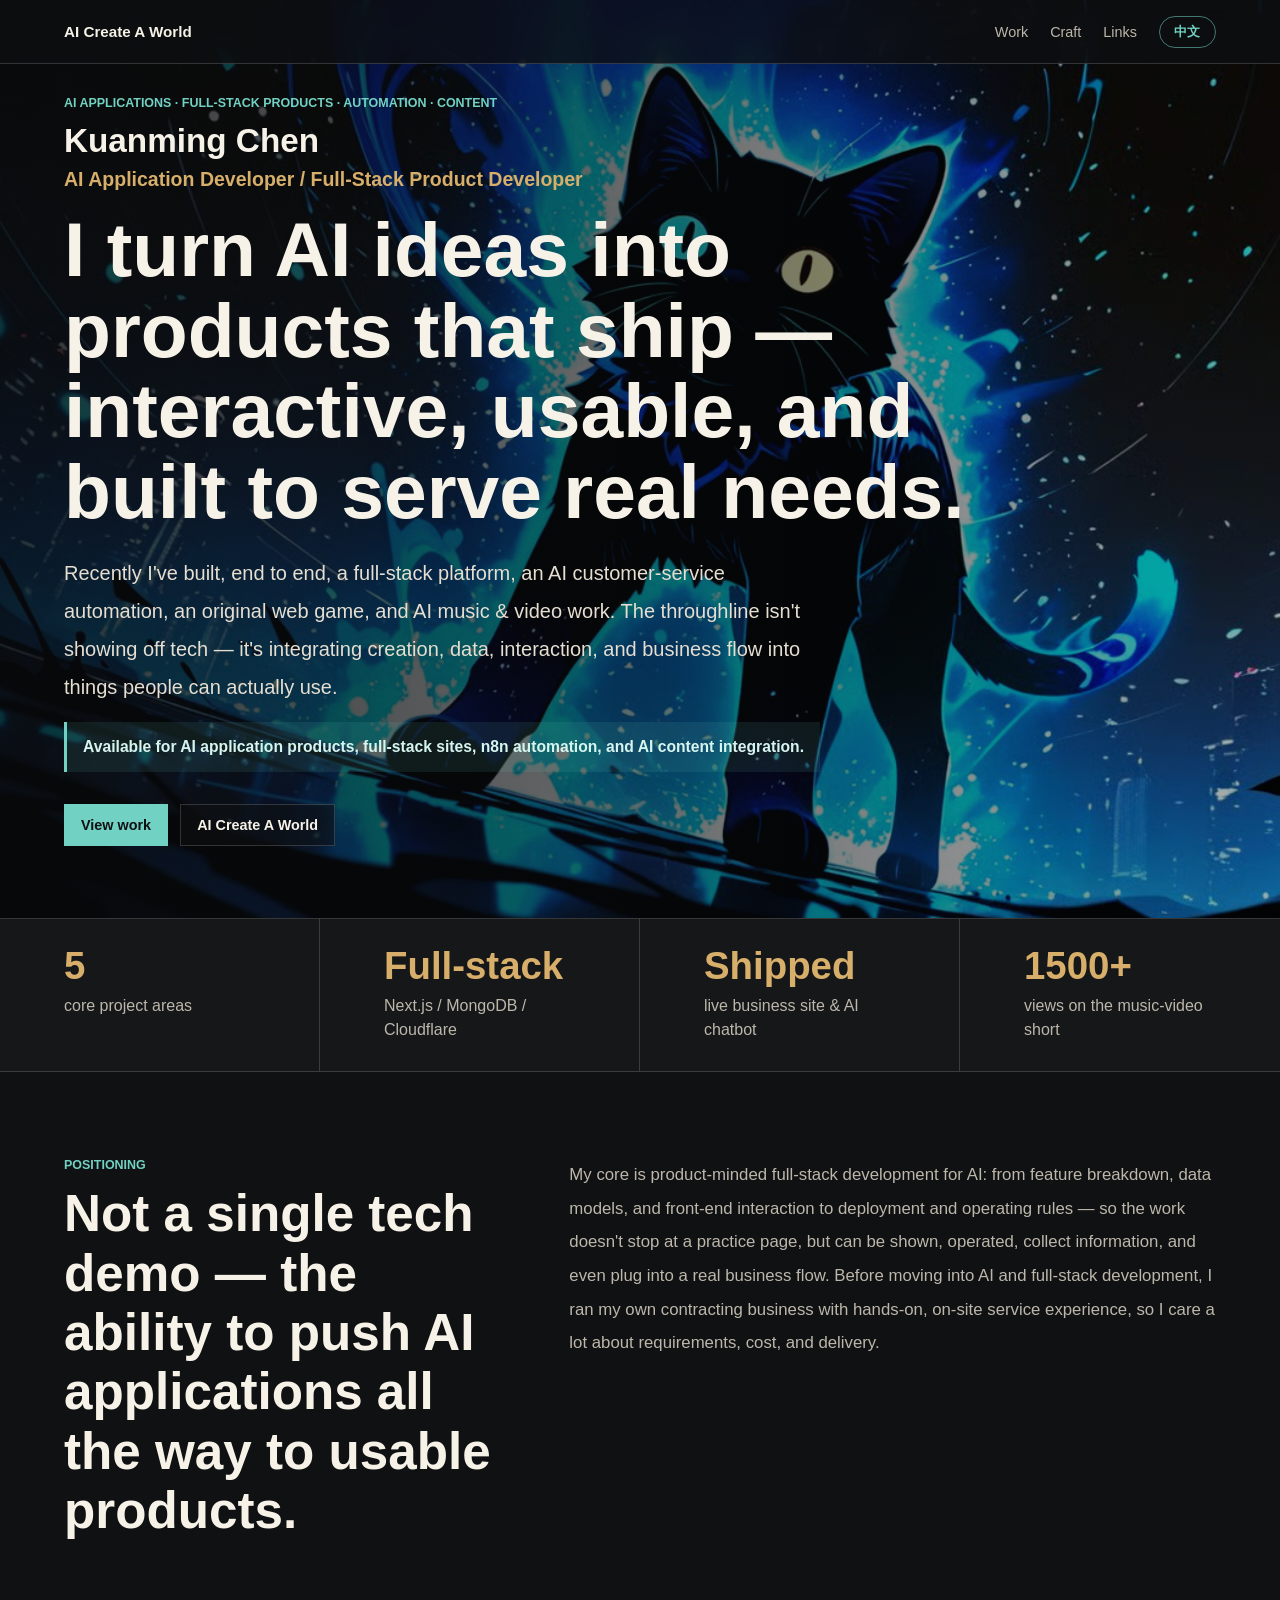
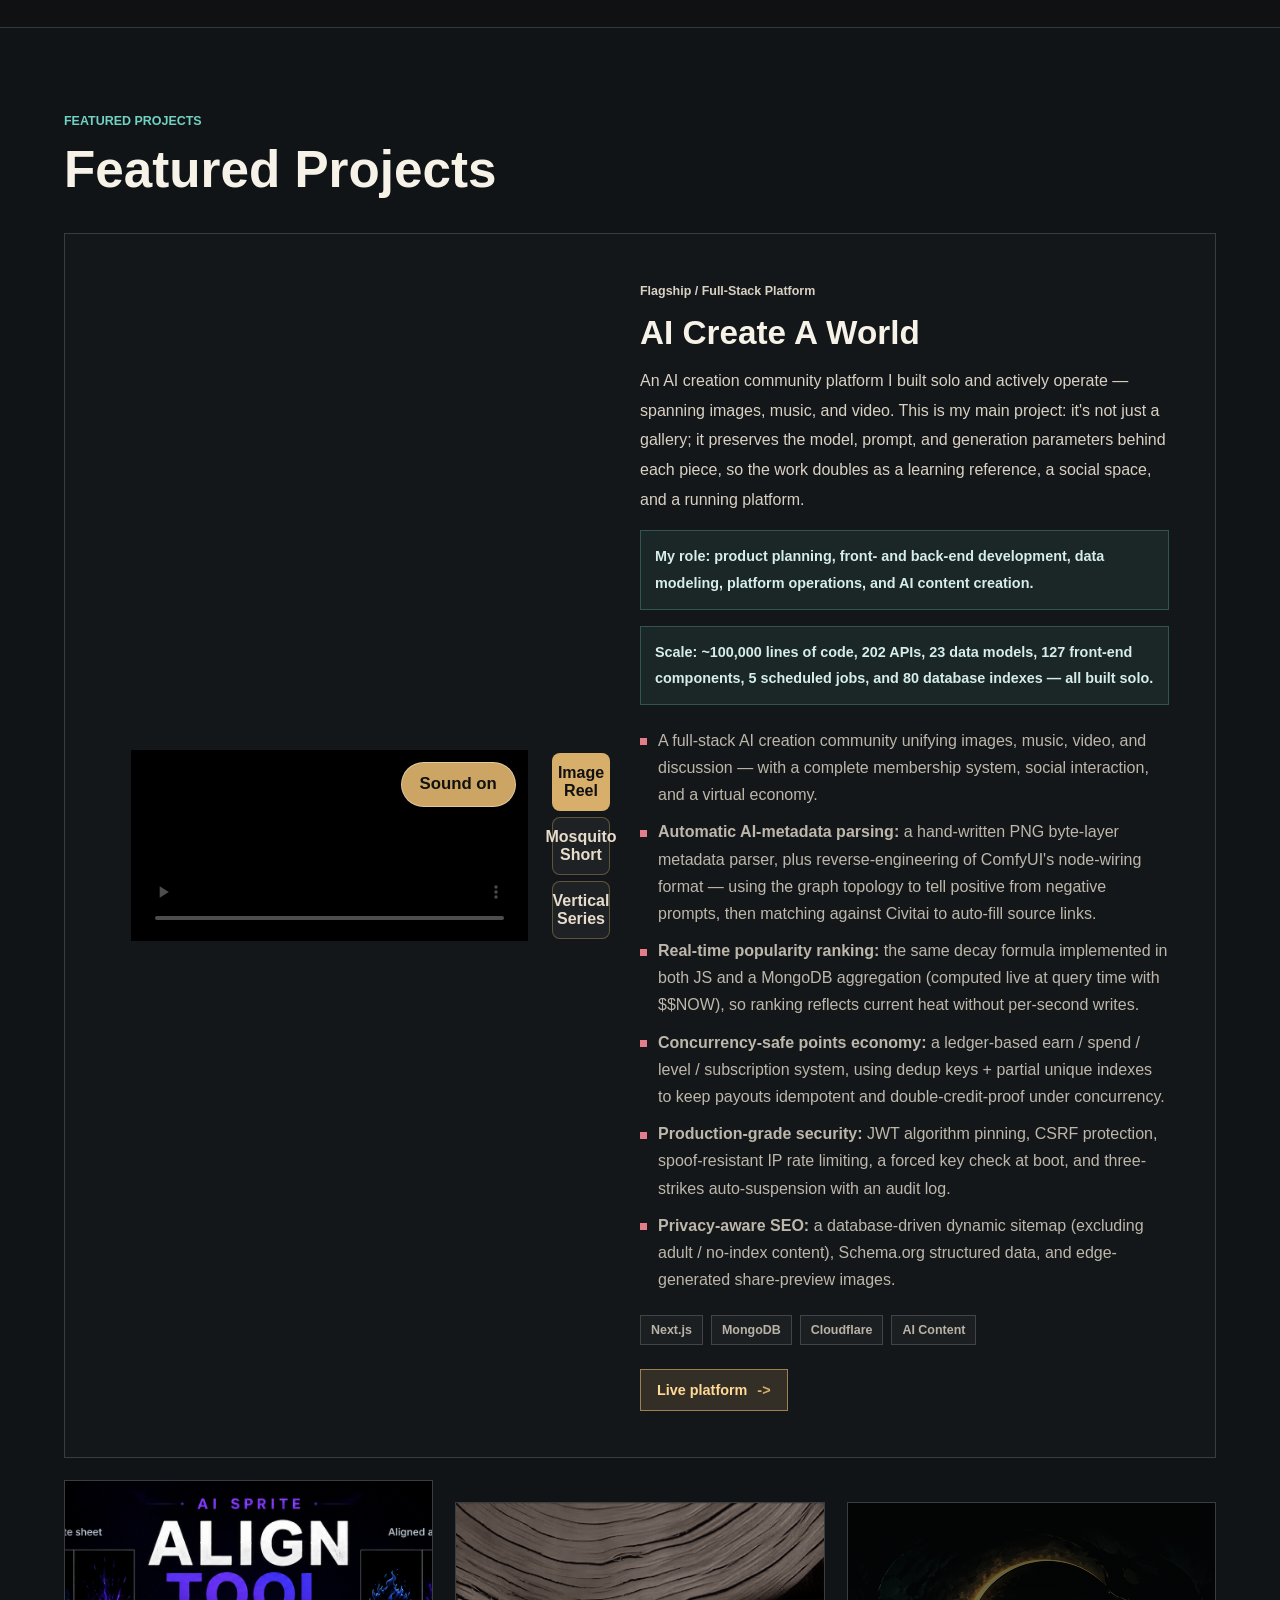
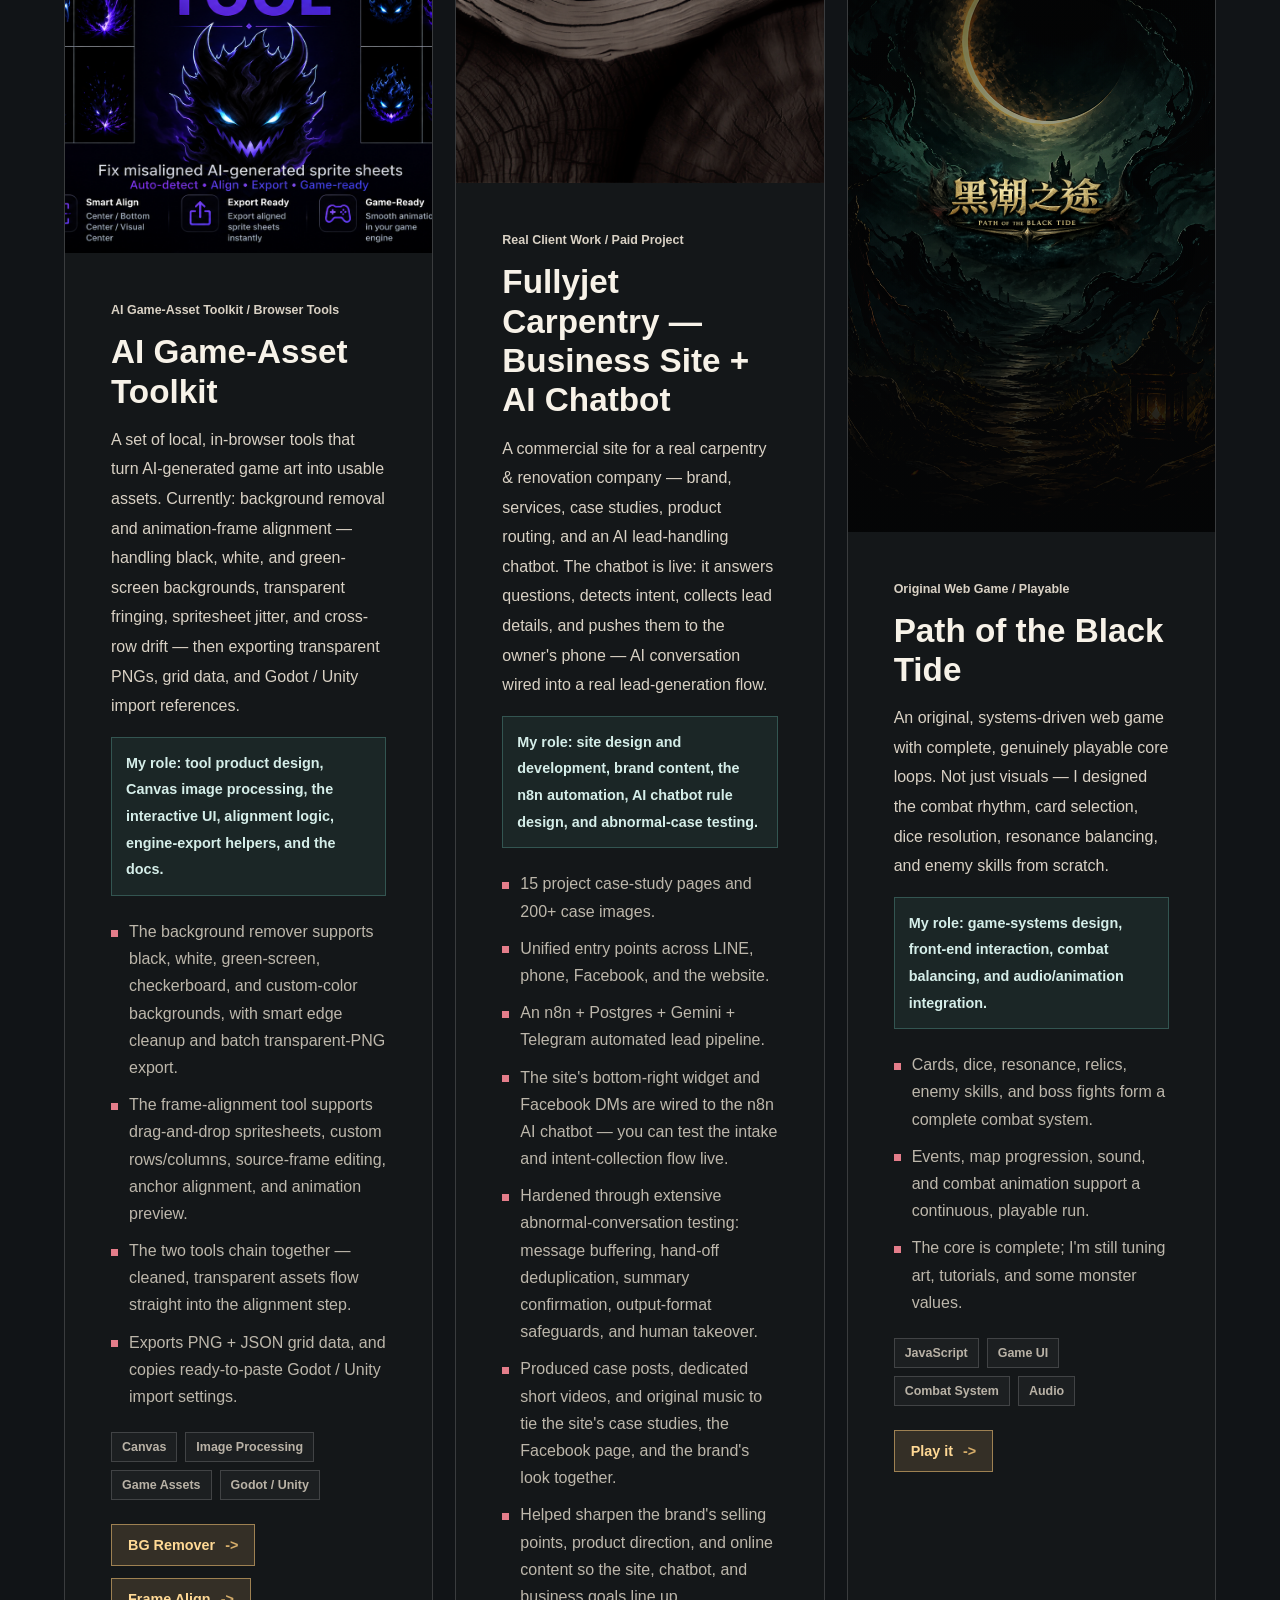
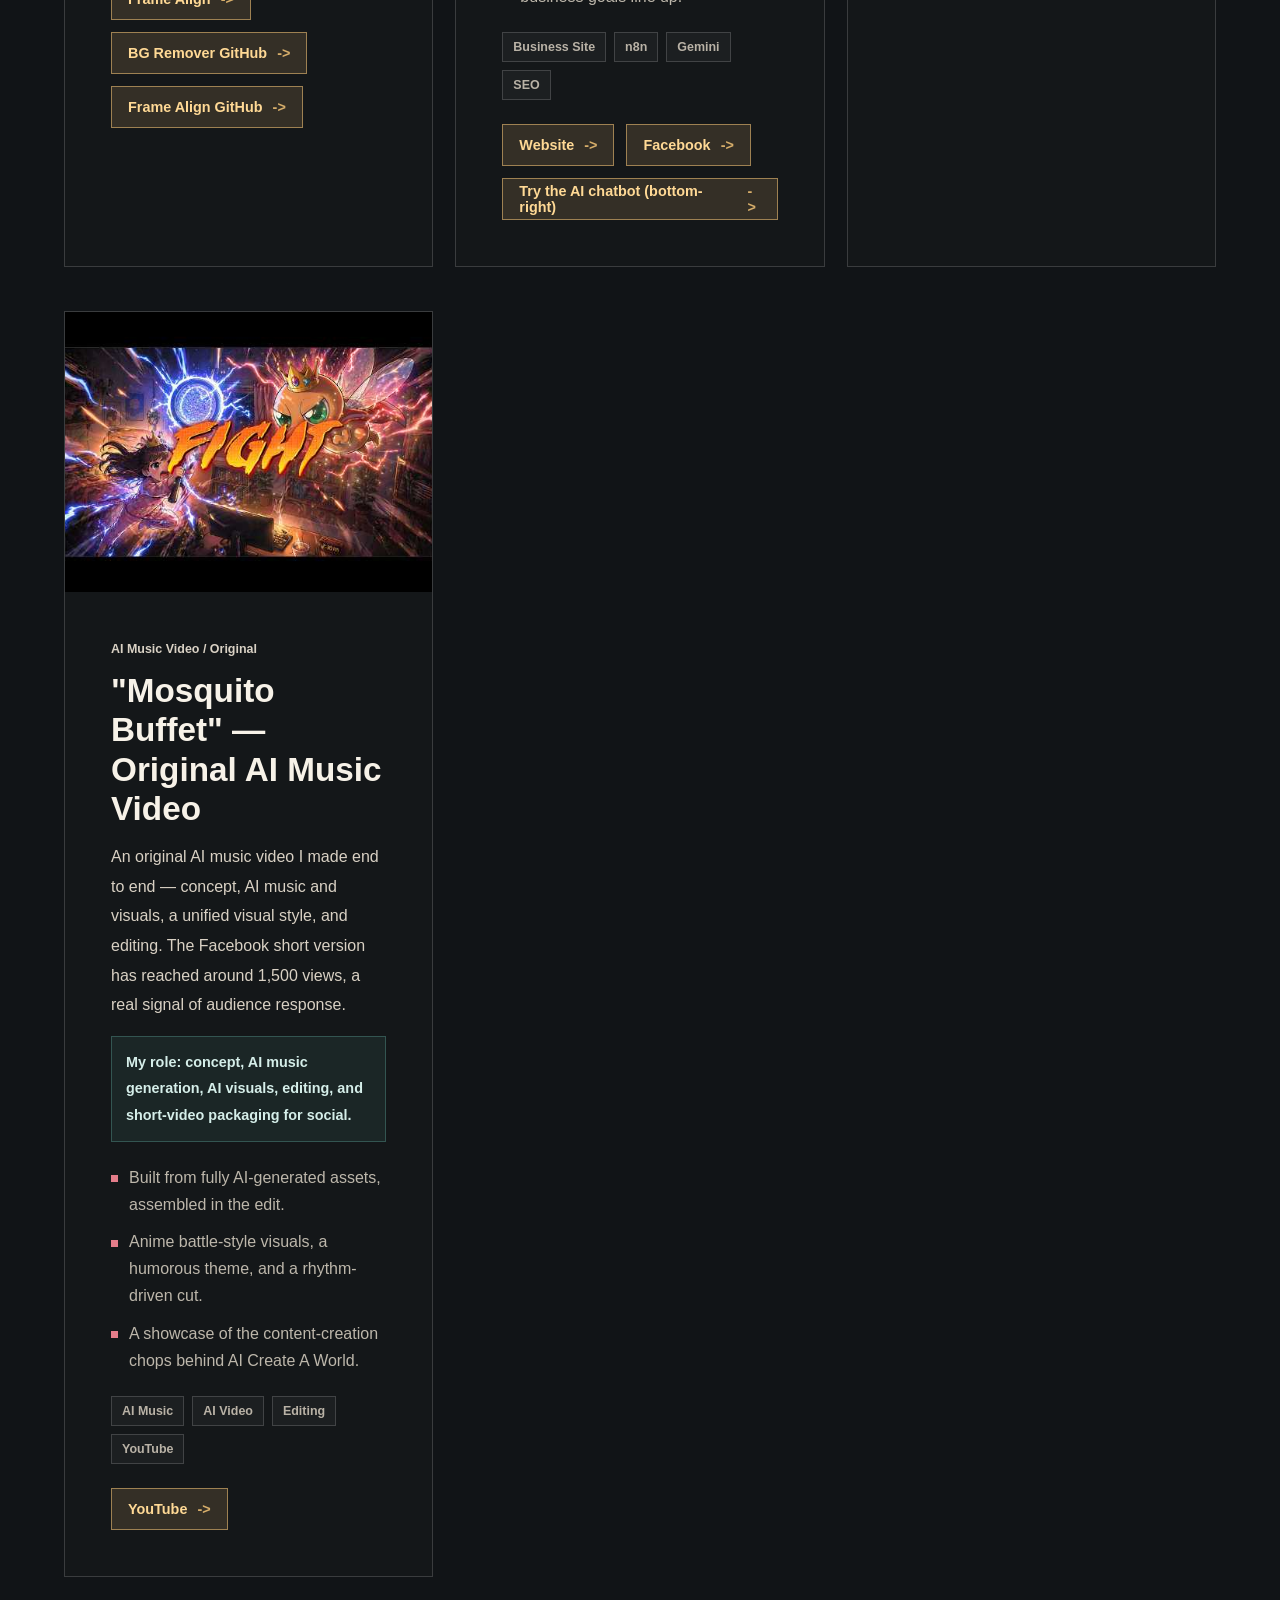
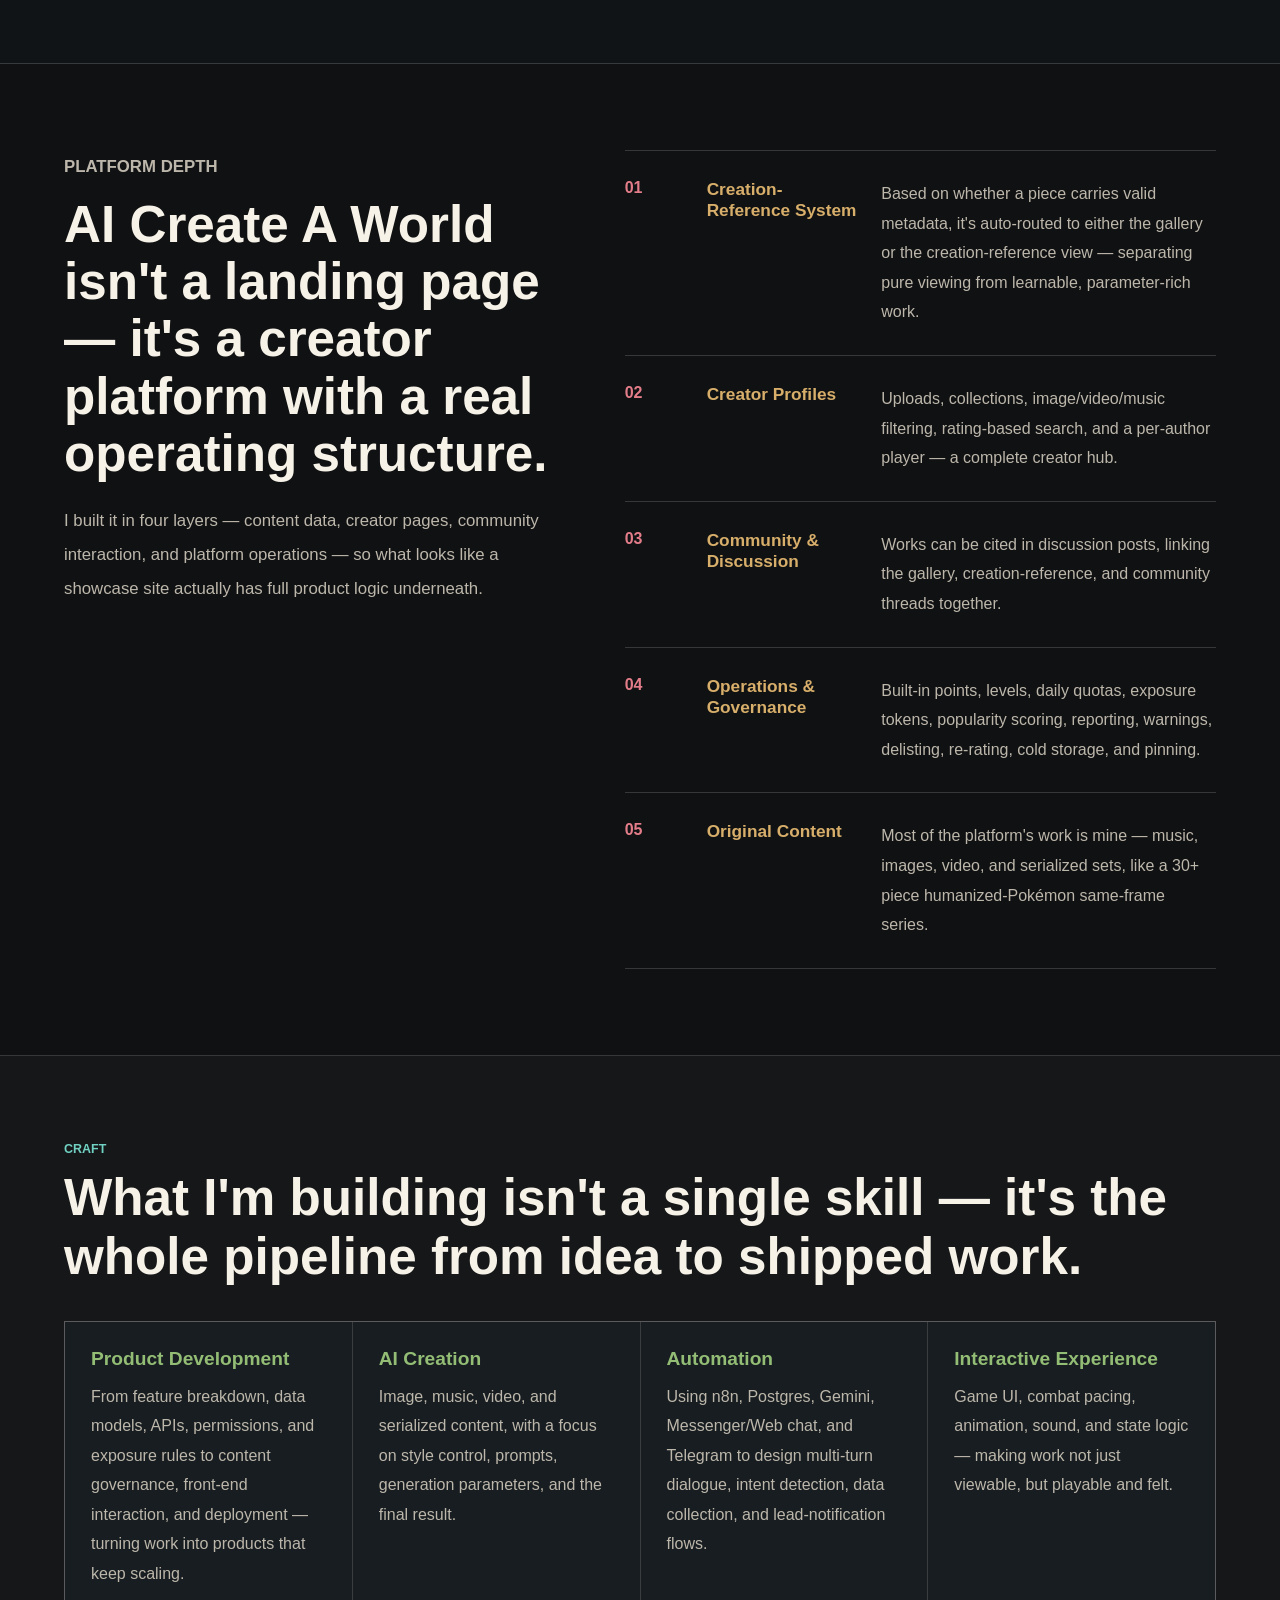
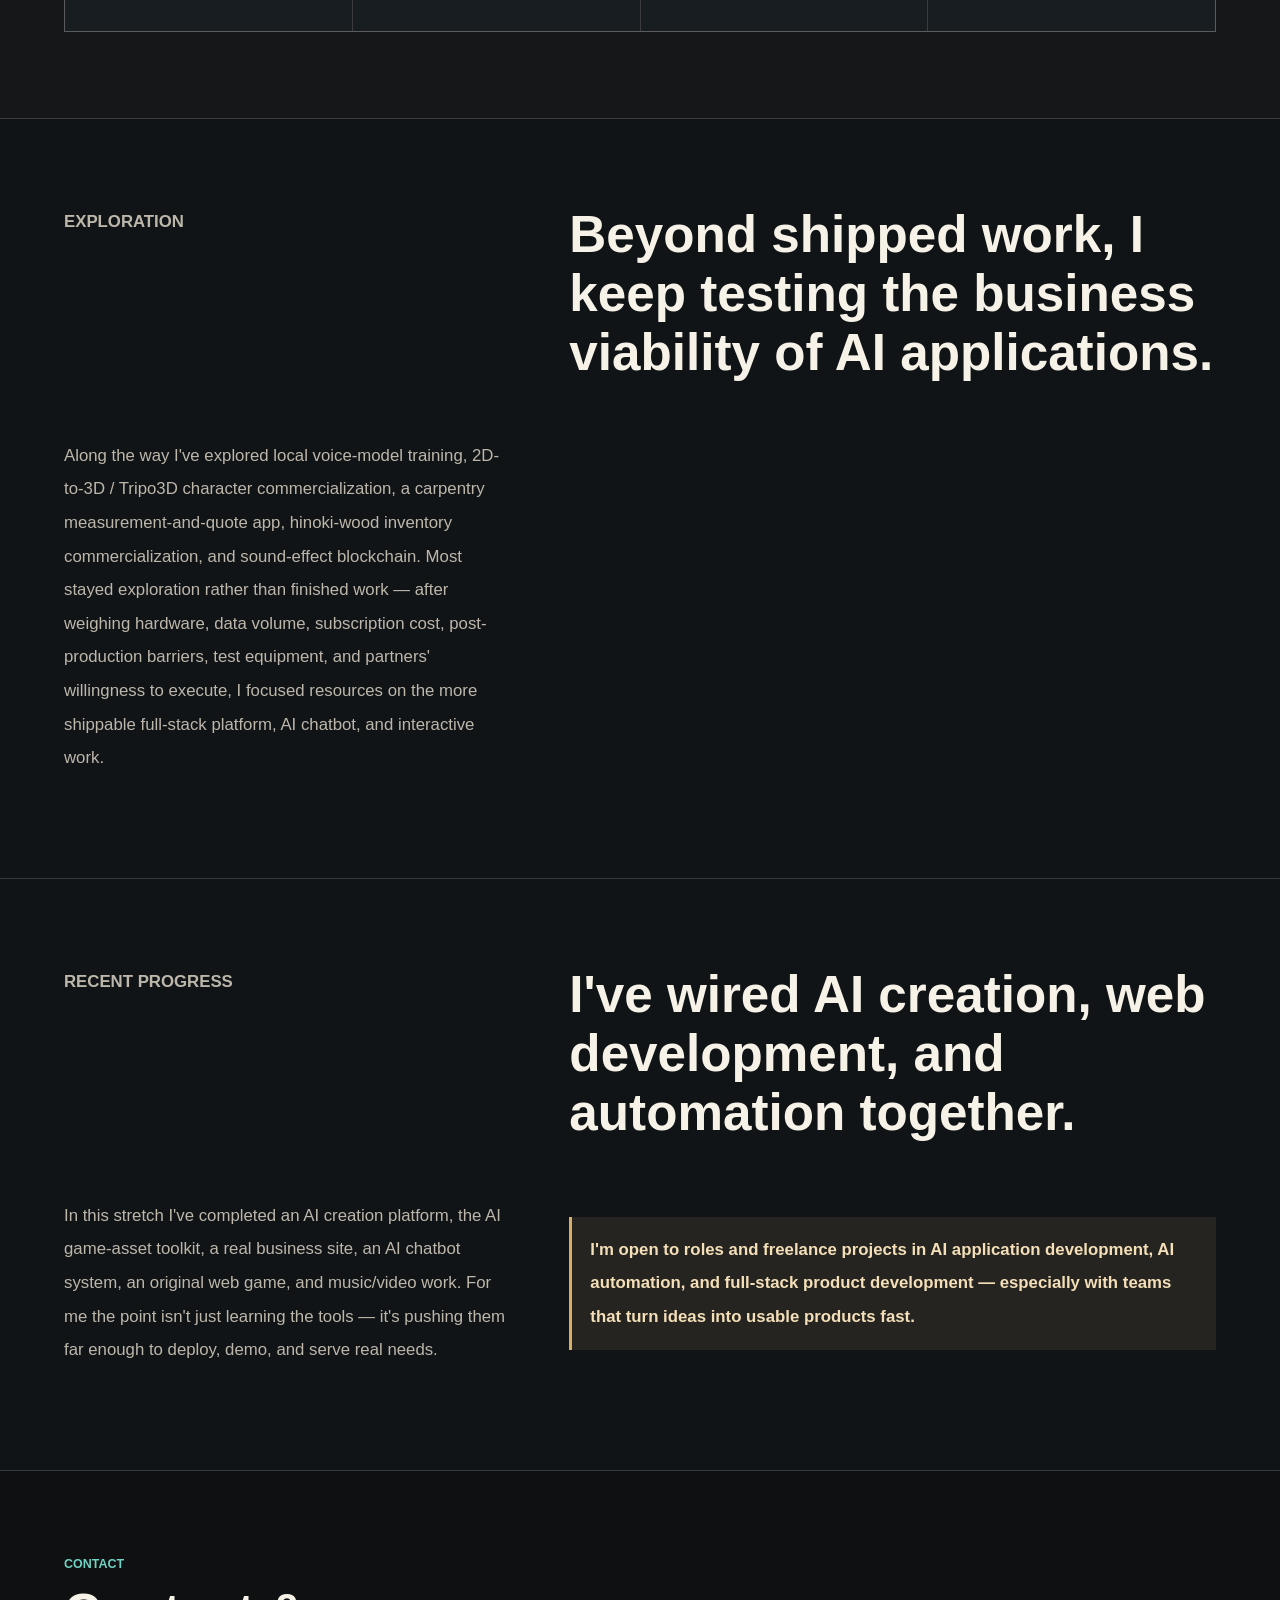
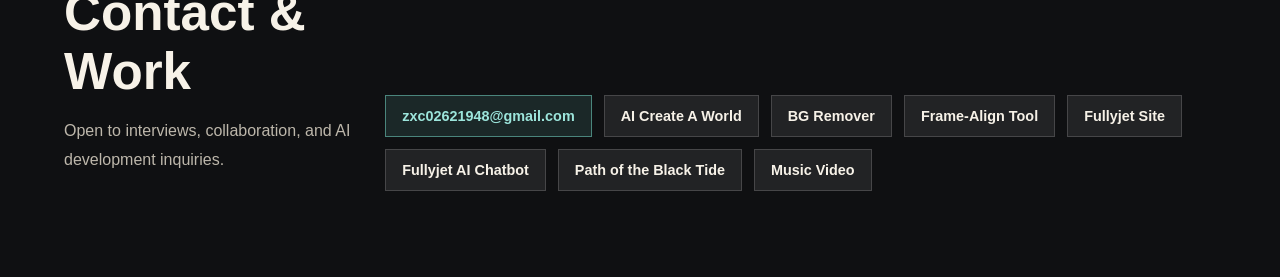
==== en.html @ 44b1cfed "Add English mirror (en.html) + EN/中 language toggle" ====
<!doctype html>
<html lang="en">
<head>
  <meta charset="utf-8">
  <meta name="viewport" content="width=device-width, initial-scale=1">
  <title>Kuanming Chen — AI Application & Full-Stack Developer | Portfolio</title>
  <meta name="description" content="Portfolio of Kuanming Chen, AI application & full-stack product developer. Featuring an AI creation community platform, an AI game-asset toolkit, a real client business site with an AI chatbot, an original web game, and an original AI music video.">
  <link rel="stylesheet" href="./styles.css">
</head>
<body>
  <header class="site-header" aria-label="Main navigation">
    <a class="brand" href="#top">AI Create A World</a>
    <nav>
      <a href="#projects">Work</a>
      <a href="#craft">Craft</a>
      <a href="#contact">Links</a>
      <a class="lang-switch" href="./index.html">中文</a>
    </nav>
  </header>

  <main id="top">
    <section class="hero" aria-label="Hero">
      <div class="hero-media" aria-hidden="true"></div>
      <div class="hero-overlay"></div>
      <div class="hero-content">
        <p class="eyebrow">AI Applications · Full-Stack Products · Automation · Content</p>
        <p class="hero-name">Kuanming Chen</p>
        <p class="hero-role">AI Application Developer / Full-Stack Product Developer</p>
        <h1>I turn AI ideas into products that ship — interactive, usable, and built to serve real needs.</h1>
        <p class="hero-copy">
          Recently I've built, end to end, a full-stack platform, an AI customer-service automation,
          an original web game, and AI music &amp; video work. The throughline isn't showing off tech —
          it's integrating creation, data, interaction, and business flow into things people can actually use.
        </p>
        <p class="hero-scope">
          Available for AI application products, full-stack sites, n8n automation, and AI content integration.
        </p>
        <div class="hero-actions" aria-label="Quick links">
          <a class="button primary" href="#projects">View work</a>
          <a class="button ghost" href="https://aicreateaworld.com/" target="_blank" rel="noopener noreferrer">AI Create A World</a>
        </div>
      </div>
    </section>

    <section class="proof-band" aria-label="At a glance">
      <div>
        <strong>5</strong>
        <span>core project areas</span>
      </div>
      <div>
        <strong>Full-stack</strong>
        <span>Next.js / MongoDB / Cloudflare</span>
      </div>
      <div>
        <strong>Shipped</strong>
        <span>live business site &amp; AI chatbot</span>
      </div>
      <div>
        <strong>1500+</strong>
        <span>views on the music-video short</span>
      </div>
    </section>

    <section class="intro">
      <div class="section-heading">
        <p class="eyebrow">Positioning</p>
        <h2>Not a single tech demo — the ability to push AI applications all the way to usable products.</h2>
      </div>
      <p>
        My core is product-minded full-stack development for AI: from feature breakdown, data models, and
        front-end interaction to deployment and operating rules — so the work doesn't stop at a practice page,
        but can be shown, operated, collect information, and even plug into a real business flow.
        Before moving into AI and full-stack development, I ran my own contracting business with hands-on,
        on-site service experience, so I care a lot about requirements, cost, and delivery.
      </p>
    </section>

    <section id="projects" class="projects" aria-label="Featured projects">
      <div class="section-heading">
        <p class="eyebrow">Featured Projects</p>
        <h2>Featured Projects</h2>
      </div>

      <article class="project project-featured">
        <div class="project-image project-video video-carousel" data-video-carousel data-mode="contain">
          <div class="video-frame">
            <video src="./assets/ai-create-showcase.mp4" poster="https://imagedelivery.net/qQdazZfBAN4654_waTSV7A/0d935995-b88e-4699-fa2d-6976734f8700/public" controls playsinline preload="metadata" aria-label="AI Create A World — image, video, and music showcase"></video>
            <button class="sound-toggle" type="button">Sound on</button>
          </div>
          <div class="video-tabs" role="tablist" aria-label="Showcase video switcher">
            <button class="active" type="button" data-src="./assets/ai-create-showcase.mp4" data-poster="https://imagedelivery.net/qQdazZfBAN4654_waTSV7A/0d935995-b88e-4699-fa2d-6976734f8700/public" data-label="AI Create A World — image, video, and music showcase" data-mode="contain"><span>Image</span><span>Reel</span></button>
            <button type="button" data-src="./assets/mosquito-short.mp4" data-poster="./assets/mosquito-mv.jpg" data-label="Mosquito Buffet — 30-second short highlight" data-mode="wide"><span>Mosquito</span><span>Short</span></button>
            <button type="button" data-src="./assets/starter-trainers.mp4" data-label="Starter-trainer humanized series — vertical short" data-mode="contain"><span>Vertical</span><span>Series</span></button>
          </div>
        </div>
        <div class="project-body">
          <p class="project-kicker">Flagship / Full-Stack Platform</p>
          <h3>AI Create A World</h3>
          <p>
            An AI creation community platform I built solo and actively operate — spanning images, music, and video.
            This is my main project: it's not just a gallery; it preserves the model, prompt, and generation
            parameters behind each piece, so the work doubles as a learning reference, a social space, and a
            running platform.
          </p>
          <p class="project-role">My role: product planning, front- and back-end development, data modeling, platform operations, and AI content creation.</p>
          <p class="project-role"><strong>Scale:</strong> ~100,000 lines of code, 202 APIs, 23 data models, 127 front-end components, 5 scheduled jobs, and 80 database indexes — all built solo.</p>
          <ul class="project-points">
            <li>A full-stack AI creation community unifying images, music, video, and discussion — with a complete membership system, social interaction, and a virtual economy.</li>
            <li><strong>Automatic AI-metadata parsing:</strong> a hand-written PNG byte-layer metadata parser, plus reverse-engineering of ComfyUI's node-wiring format — using the graph topology to tell positive from negative prompts, then matching against Civitai to auto-fill source links.</li>
            <li><strong>Real-time popularity ranking:</strong> the same decay formula implemented in both JS and a MongoDB aggregation (computed live at query time with $$NOW), so ranking reflects current heat without per-second writes.</li>
            <li><strong>Concurrency-safe points economy:</strong> a ledger-based earn / spend / level / subscription system, using dedup keys + partial unique indexes to keep payouts idempotent and double-credit-proof under concurrency.</li>
            <li><strong>Production-grade security:</strong> JWT algorithm pinning, CSRF protection, spoof-resistant IP rate limiting, a forced key check at boot, and three-strikes auto-suspension with an audit log.</li>
            <li><strong>Privacy-aware SEO:</strong> a database-driven dynamic sitemap (excluding adult / no-index content), Schema.org structured data, and edge-generated share-preview images.</li>
          </ul>
          <div class="tags">
            <span>Next.js</span>
            <span>MongoDB</span>
            <span>Cloudflare</span>
            <span>AI Content</span>
          </div>
          <div class="project-links">
            <a href="https://aicreateaworld.com/" target="_blank" rel="noopener noreferrer">Live platform</a>
          </div>
        </div>
      </article>

      <div class="project-grid">
        <article class="project">
          <div class="project-image sprite-tool-card">
            <img src="./assets/sprite-align-before-after.png" alt="AI game-asset toolkit cleaning up a spritesheet, before and after">
          </div>
          <div class="project-body">
            <p class="project-kicker">AI Game-Asset Toolkit / Browser Tools</p>
            <h3>AI Game-Asset Toolkit</h3>
            <p>
              A set of local, in-browser tools that turn AI-generated game art into usable assets.
              Currently: background removal and animation-frame alignment — handling black, white, and
              green-screen backgrounds, transparent fringing, spritesheet jitter, and cross-row drift —
              then exporting transparent PNGs, grid data, and Godot / Unity import references.
            </p>
            <p class="project-role">My role: tool product design, Canvas image processing, the interactive UI, alignment logic, engine-export helpers, and the docs.</p>
            <ul class="project-points">
              <li>The background remover supports black, white, green-screen, checkerboard, and custom-color backgrounds, with smart edge cleanup and batch transparent-PNG export.</li>
              <li>The frame-alignment tool supports drag-and-drop spritesheets, custom rows/columns, source-frame editing, anchor alignment, and animation preview.</li>
              <li>The two tools chain together — cleaned, transparent assets flow straight into the alignment step.</li>
              <li>Exports PNG + JSON grid data, and copies ready-to-paste Godot / Unity import settings.</li>
            </ul>
            <div class="tags">
              <span>Canvas</span>
              <span>Image Processing</span>
              <span>Game Assets</span>
              <span>Godot / Unity</span>
            </div>
            <div class="project-links">
              <a href="https://zxc02621948-sketch.github.io/game-asset-bg-remover/" target="_blank" rel="noopener noreferrer">BG Remover</a>
              <a href="https://zxc02621948-sketch.github.io/ai-sprite-align-tool/" target="_blank" rel="noopener noreferrer">Frame Align</a>
              <a href="https://github.com/zxc02621948-sketch/game-asset-bg-remover" target="_blank" rel="noopener noreferrer">BG Remover GitHub</a>
              <a href="https://github.com/zxc02621948-sketch/ai-sprite-align-tool" target="_blank" rel="noopener noreferrer">Frame Align GitHub</a>
            </div>
          </div>
        </article>

        <article class="project">
          <div class="project-image">
            <img src="./assets/fullyjet-hero.png" alt="Fullyjet carpentry & renovation website hero">
          </div>
          <div class="project-body">
            <p class="project-kicker">Real Client Work / Paid Project</p>
            <h3>Fullyjet Carpentry — Business Site + AI Chatbot</h3>
            <p>
              A commercial site for a real carpentry &amp; renovation company — brand, services, case studies,
              product routing, and an AI lead-handling chatbot. The chatbot is live: it answers questions,
              detects intent, collects lead details, and pushes them to the owner's phone — AI conversation
              wired into a real lead-generation flow.
            </p>
            <p class="project-role">My role: site design and development, brand content, the n8n automation, AI chatbot rule design, and abnormal-case testing.</p>
            <ul class="project-points">
              <li>15 project case-study pages and 200+ case images.</li>
              <li>Unified entry points across LINE, phone, Facebook, and the website.</li>
              <li>An n8n + Postgres + Gemini + Telegram automated lead pipeline.</li>
              <li>The site's bottom-right widget and Facebook DMs are wired to the n8n AI chatbot — you can test the intake and intent-collection flow live.</li>
              <li>Hardened through extensive abnormal-conversation testing: message buffering, hand-off deduplication, summary confirmation, output-format safeguards, and human takeover.</li>
              <li>Produced case posts, dedicated short videos, and original music to tie the site's case studies, the Facebook page, and the brand's look together.</li>
              <li>Helped sharpen the brand's selling points, product direction, and online content so the site, chatbot, and business goals line up.</li>
            </ul>
            <div class="tags">
              <span>Business Site</span>
              <span>n8n</span>
              <span>Gemini</span>
              <span>SEO</span>
            </div>
            <div class="project-links">
              <a href="https://www.fullyjet.com/" target="_blank" rel="noopener noreferrer">Website</a>
              <a href="https://www.facebook.com/profile.php?id=100048974186390&locale=zh_TW" target="_blank" rel="noopener noreferrer">Facebook</a>
              <a href="https://www.fullyjet.com/" target="_blank" rel="noopener noreferrer">Try the AI chatbot (bottom-right)</a>
            </div>
          </div>
        </article>

        <article class="project">
          <div class="project-image game-logo-card">
            <img class="game-bg" src="./assets/black-tide-bg.png" alt="" aria-hidden="true">
            <img class="game-logo" src="./assets/black-tide-logo.png" alt="Path of the Black Tide game logo">
          </div>
          <div class="project-body">
            <p class="project-kicker">Original Web Game / Playable</p>
            <h3>Path of the Black Tide</h3>
            <p>
              An original, systems-driven web game with complete, genuinely playable core loops.
              Not just visuals — I designed the combat rhythm, card selection, dice resolution,
              resonance balancing, and enemy skills from scratch.
            </p>
            <p class="project-role">My role: game-systems design, front-end interaction, combat balancing, and audio/animation integration.</p>
            <ul class="project-points">
              <li>Cards, dice, resonance, relics, enemy skills, and boss fights form a complete combat system.</li>
              <li>Events, map progression, sound, and combat animation support a continuous, playable run.</li>
              <li>The core is complete; I'm still tuning art, tutorials, and some monster values.</li>
            </ul>
            <div class="tags">
              <span>JavaScript</span>
              <span>Game UI</span>
              <span>Combat System</span>
              <span>Audio</span>
            </div>
            <div class="project-links">
              <a href="https://the-black-night-box.onrender.com/" target="_blank" rel="noopener noreferrer">Play it</a>
            </div>
          </div>
        </article>

        <article class="project">
          <div class="project-image">
            <img src="./assets/mosquito-mv.jpg" alt="Mosquito Buffet — original AI music video thumbnail">
          </div>
          <div class="project-body">
            <p class="project-kicker">AI Music Video / Original</p>
            <h3>"Mosquito Buffet" — Original AI Music Video</h3>
            <p>
              An original AI music video I made end to end — concept, AI music and visuals, a unified visual
              style, and editing. The Facebook short version has reached around 1,500 views, a real signal of
              audience response.
            </p>
            <p class="project-role">My role: concept, AI music generation, AI visuals, editing, and short-video packaging for social.</p>
            <ul class="project-points">
              <li>Built from fully AI-generated assets, assembled in the edit.</li>
              <li>Anime battle-style visuals, a humorous theme, and a rhythm-driven cut.</li>
              <li>A showcase of the content-creation chops behind AI Create A World.</li>
            </ul>
            <div class="tags">
              <span>AI Music</span>
              <span>AI Video</span>
              <span>Editing</span>
              <span>YouTube</span>
            </div>
            <div class="project-links">
              <a href="https://www.youtube.com/watch?v=mQuI5l_p_Xk" target="_blank" rel="noopener noreferrer">YouTube</a>
            </div>
          </div>
        </article>
      </div>
    </section>

    <section class="depth" aria-label="Platform depth">
      <div class="depth-layout">
        <div class="depth-sticky">
          <p class="eyebrow">Platform Depth</p>
          <h2>AI Create A World isn't a landing page — it's a creator platform with a real operating structure.</h2>
          <p>
            I built it in four layers — content data, creator pages, community interaction, and platform
            operations — so what looks like a showcase site actually has full product logic underneath.
          </p>
        </div>
        <div class="depth-list">
          <article>
            <span>01</span>
            <h3>Creation-Reference System</h3>
            <p>Based on whether a piece carries valid metadata, it's auto-routed to either the gallery or the creation-reference view — separating pure viewing from learnable, parameter-rich work.</p>
          </article>
          <article>
            <span>02</span>
            <h3>Creator Profiles</h3>
            <p>Uploads, collections, image/video/music filtering, rating-based search, and a per-author player — a complete creator hub.</p>
          </article>
          <article>
            <span>03</span>
            <h3>Community &amp; Discussion</h3>
            <p>Works can be cited in discussion posts, linking the gallery, creation-reference, and community threads together.</p>
          </article>
          <article>
            <span>04</span>
            <h3>Operations &amp; Governance</h3>
            <p>Built-in points, levels, daily quotas, exposure tokens, popularity scoring, reporting, warnings, delisting, re-rating, cold storage, and pinning.</p>
          </article>
          <article>
            <span>05</span>
            <h3>Original Content</h3>
            <p>Most of the platform's work is mine — music, images, video, and serialized sets, like a 30+ piece humanized-Pokémon same-frame series.</p>
          </article>
        </div>
      </div>
    </section>

    <section id="craft" class="craft" aria-label="Craft">
      <div class="section-heading">
        <p class="eyebrow">Craft</p>
        <h2>What I'm building isn't a single skill — it's the whole pipeline from idea to shipped work.</h2>
      </div>
      <div class="capability-grid">
        <div>
          <h3>Product Development</h3>
          <p>From feature breakdown, data models, APIs, permissions, and exposure rules to content governance, front-end interaction, and deployment — turning work into products that keep scaling.</p>
        </div>
        <div>
          <h3>AI Creation</h3>
          <p>Image, music, video, and serialized content, with a focus on style control, prompts, generation parameters, and the final result.</p>
        </div>
        <div>
          <h3>Automation</h3>
          <p>Using n8n, Postgres, Gemini, Messenger/Web chat, and Telegram to design multi-turn dialogue, intent detection, data collection, and lead-notification flows.</p>
        </div>
        <div>
          <h3>Interactive Experience</h3>
          <p>Game UI, combat pacing, animation, sound, and state logic — making work not just viewable, but playable and felt.</p>
        </div>
      </div>
    </section>

    <section class="timeline" aria-label="Exploration">
      <p class="eyebrow">Exploration</p>
      <h2>Beyond shipped work, I keep testing the business viability of AI applications.</h2>
      <p>
        Along the way I've explored local voice-model training, 2D-to-3D / Tripo3D character commercialization,
        a carpentry measurement-and-quote app, hinoki-wood inventory commercialization, and sound-effect
        blockchain. Most stayed exploration rather than finished work — after weighing hardware, data volume,
        subscription cost, post-production barriers, test equipment, and partners' willingness to execute,
        I focused resources on the more shippable full-stack platform, AI chatbot, and interactive work.
      </p>
    </section>

    <section class="timeline" aria-label="Recent progress">
      <p class="eyebrow">Recent Progress</p>
      <h2>I've wired AI creation, web development, and automation together.</h2>
      <p>
        In this stretch I've completed an AI creation platform, the AI game-asset toolkit, a real business site,
        an AI chatbot system, an original web game, and music/video work. For me the point isn't just learning
        the tools — it's pushing them far enough to deploy, demo, and serve real needs.
      </p>
      <p class="career-direction">
        I'm open to roles and freelance projects in AI application development, AI automation, and full-stack
        product development — especially with teams that turn ideas into usable products fast.
      </p>
    </section>
  </main>

  <footer id="contact" class="site-footer">
    <div>
      <p class="eyebrow">Contact</p>
      <h2>Contact &amp; Work</h2>
      <p class="footer-note">Open to interviews, collaboration, and AI development inquiries.</p>
    </div>
    <div class="footer-links">
      <a class="contact-link" href="mailto:zxc02621948@gmail.com">zxc02621948@gmail.com</a>
      <a href="https://aicreateaworld.com/" target="_blank" rel="noopener noreferrer">AI Create A World</a>
      <a href="https://zxc02621948-sketch.github.io/game-asset-bg-remover/" target="_blank" rel="noopener noreferrer">BG Remover</a>
      <a href="https://zxc02621948-sketch.github.io/ai-sprite-align-tool/" target="_blank" rel="noopener noreferrer">Frame-Align Tool</a>
      <a href="https://www.fullyjet.com/" target="_blank" rel="noopener noreferrer">Fullyjet Site</a>
      <a href="https://www.fullyjet.com/" target="_blank" rel="noopener noreferrer">Fullyjet AI Chatbot</a>
      <a href="https://the-black-night-box.onrender.com/" target="_blank" rel="noopener noreferrer">Path of the Black Tide</a>
      <a href="https://www.youtube.com/watch?v=mQuI5l_p_Xk" target="_blank" rel="noopener noreferrer">Music Video</a>
    </div>
  </footer>
  <script>
    if ("scrollRestoration" in history) {
      history.scrollRestoration = "manual";
    }

    window.addEventListener("load", () => {
      window.scrollTo(0, 0);
    });

    document.querySelectorAll("[data-video-carousel]").forEach((carousel) => {
      const video = carousel.querySelector("video");
      const soundToggle = carousel.querySelector(".sound-toggle");
      const buttons = carousel.querySelectorAll(".video-tabs button");
      let hasUserPickedVideo = false;
      let soundUnlocked = false;

      const updateSoundToggle = () => {
        if (!soundToggle) return;
        soundToggle.hidden = soundUnlocked && !video.muted;
      };

      const playVideo = ({ withSound = false } = {}) => {
        if (withSound) {
          video.muted = false;
          soundUnlocked = true;
          updateSoundToggle();
        }

        const playRequest = video.play();
        if (!playRequest) return;

        playRequest.catch(() => {
          video.muted = true;
          updateSoundToggle();
          video.play().catch(() => {});
        });
      };

      soundToggle?.addEventListener("click", () => {
        soundUnlocked = true;
        video.muted = false;
        updateSoundToggle();
        playVideo({ withSound: true });
      });

      buttons.forEach((button) => {
        button.addEventListener("click", (event) => {
          event.preventDefault();
          if (button.classList.contains("active")) return;

          hasUserPickedVideo = true;
          const scrollX = window.scrollX;
          const scrollY = window.scrollY;
          const keepScroll = () => window.scrollTo(scrollX, scrollY);
          const playSelectedVideo = () => {
            keepScroll();
            playVideo({ withSound: true });
          };

          buttons.forEach((item) => item.classList.remove("active"));
          button.classList.add("active");

          video.pause();
          carousel.dataset.mode = button.dataset.mode || "contain";
          video.src = button.dataset.src;
          video.poster = button.dataset.poster || "";
          video.setAttribute("aria-label", button.dataset.label || button.textContent.trim());
          video.addEventListener("loadedmetadata", playSelectedVideo, { once: true });
          video.load();
          requestAnimationFrame(keepScroll);
          window.setTimeout(keepScroll, 80);
        });
      });

      const observer = new IntersectionObserver((entries) => {
        entries.forEach((entry) => {
          if (entry.isIntersecting) {
            playVideo({ withSound: hasUserPickedVideo });
          } else {
            video.pause();
          }
        });
      }, { threshold: 0.45 });

      observer.observe(carousel);
      updateSoundToggle();
    });
  </script>
</body>
</html>
---- styles.css ----
:root {
  --ink: #f7f2e8;
  --muted: #bdb7ab;
  --line: rgba(255, 255, 255, 0.16);
  --panel: rgba(21, 23, 26, 0.92);
  --panel-soft: #171d20;
  --bg: #101113;
  --teal: #71d1c2;
  --amber: #d7ae6a;
  --rose: #e47d8a;
  --leaf: #93bd75;
}

* {
  box-sizing: border-box;
}

html {
  scroll-behavior: smooth;
}

body {
  margin: 0;
  background: var(--bg);
  color: var(--ink);
  font-family: "Noto Sans TC", "Microsoft JhengHei", Arial, sans-serif;
  letter-spacing: 0;
}

body::selection {
  background: var(--teal);
  color: #101113;
}

a {
  color: inherit;
  text-decoration: none;
}

img {
  display: block;
  max-width: 100%;
}

video {
  display: block;
  max-width: 100%;
}

.site-header {
  position: fixed;
  top: 0;
  left: 0;
  right: 0;
  z-index: 20;
  display: flex;
  align-items: center;
  justify-content: space-between;
  min-height: 64px;
  padding: 0 5vw;
  background: rgba(14, 15, 17, 0.78);
  border-bottom: 1px solid var(--line);
  backdrop-filter: blur(14px);
}

.brand {
  font-size: 0.95rem;
  font-weight: 800;
  color: var(--ink);
}

nav {
  display: flex;
  align-items: center;
  gap: 22px;
  color: var(--muted);
  font-size: 0.9rem;
}

nav a:hover,
.footer-links a:hover {
  color: var(--teal);
}

.lang-switch {
  display: inline-flex;
  align-items: center;
  padding: 6px 14px;
  border: 1px solid rgba(113, 209, 194, 0.55);
  border-radius: 999px;
  color: var(--teal);
  font-weight: 800;
  font-size: 0.82rem;
  letter-spacing: 0.04em;
  transition: background 0.2s ease, color 0.2s ease, border-color 0.2s ease;
}

.lang-switch:hover {
  background: var(--teal);
  color: #101113;
  border-color: var(--teal);
}

.hero {
  position: relative;
  min-height: 88vh;
  display: grid;
  align-items: center;
  padding: 96px 5vw 72px;
  overflow: hidden;
  border-bottom: 1px solid var(--line);
}

.hero-media,
.hero-overlay {
  position: absolute;
  inset: 0;
}

.hero-media {
  background-image: url("./assets/hero-black-cat.avif");
  background-size: cover;
  background-position: center 42%;
  filter: saturate(1.12) contrast(1.08);
  transform: scale(1.02);
}

.hero-overlay {
  background: linear-gradient(90deg, rgba(8, 10, 12, 0.82) 0%, rgba(8, 10, 12, 0.62) 48%, rgba(8, 10, 12, 0.32) 100%);
}

.hero-content {
  position: relative;
  z-index: 1;
  width: min(960px, 100%);
}

.eyebrow {
  margin: 0 0 12px;
  color: var(--teal);
  font-size: 0.78rem;
  font-weight: 800;
  letter-spacing: 0;
  text-transform: uppercase;
}

h1,
h2,
h3,
p {
  margin-top: 0;
}

h1 {
  max-width: 920px;
  margin-bottom: 22px;
  font-size: clamp(2.5rem, 6vw, 5.7rem);
  line-height: 1.05;
  letter-spacing: 0;
}

.hero-name {
  margin-bottom: 8px;
  color: var(--ink);
  font-size: clamp(1.3rem, 2.6vw, 2.1rem);
  font-weight: 900;
}

.hero-role {
  margin-bottom: 18px;
  color: var(--amber);
  font-size: clamp(0.98rem, 1.8vw, 1.22rem);
  font-weight: 800;
}

.hero-copy {
  max-width: 760px;
  margin-bottom: 16px;
  color: #e5ded1;
  font-size: clamp(1rem, 2vw, 1.25rem);
  line-height: 1.9;
}

.hero-scope {
  display: inline-flex;
  max-width: 760px;
  margin: 0 0 32px;
  padding: 12px 16px;
  border-left: 3px solid var(--teal);
  background: rgba(113, 209, 194, 0.1);
  color: #d7f5ef;
  font-size: 0.98rem;
  font-weight: 800;
  line-height: 1.7;
}

.hero-actions,
.project-links,
.footer-links {
  display: flex;
  flex-wrap: wrap;
  gap: 12px;
}

.button,
.project-links a,
.footer-links a {
  display: inline-flex;
  align-items: center;
  min-height: 42px;
  padding: 0 16px;
  border: 1px solid var(--line);
  background: rgba(255, 255, 255, 0.08);
  color: var(--ink);
  font-weight: 800;
  font-size: 0.9rem;
  transition: transform 0.2s ease, border-color 0.2s ease, background 0.2s ease;
}

.button:hover,
.project-links a:hover,
.footer-links a:hover {
  transform: translateY(-1px);
  border-color: rgba(113, 209, 194, 0.6);
  background: rgba(113, 209, 194, 0.12);
}

.button.primary {
  background: var(--teal);
  color: #101113;
  border-color: var(--teal);
}

.button.ghost {
  background: rgba(16, 17, 19, 0.55);
}

.proof-band {
  display: grid;
  grid-template-columns: repeat(4, 1fr);
  border-bottom: 1px solid var(--line);
  background: #151719;
}

.proof-band div {
  min-height: 126px;
  padding: 28px 5vw;
  border-right: 1px solid var(--line);
}

.proof-band div:last-child {
  border-right: 0;
}

.proof-band strong {
  display: block;
  margin-bottom: 8px;
  color: var(--amber);
  font-size: clamp(1.7rem, 3vw, 2.5rem);
  line-height: 1;
}

.proof-band span {
  color: var(--muted);
  line-height: 1.55;
}

.intro,
.projects,
.depth,
.craft,
.timeline,
.site-footer {
  padding: 86px 5vw;
}

.intro,
.timeline {
  display: grid;
  grid-template-columns: minmax(260px, 0.82fr) minmax(300px, 1.18fr);
  gap: 56px;
  align-items: start;
  border-bottom: 1px solid var(--line);
}

.section-heading h2,
.timeline h2,
.site-footer h2 {
  margin-bottom: 0;
  font-size: clamp(1.9rem, 4vw, 3.4rem);
  line-height: 1.16;
}

.intro > p,
.timeline > p {
  color: var(--muted);
  font-size: 1.05rem;
  line-height: 2;
}

.projects {
  background: #111417;
  border-bottom: 1px solid var(--line);
}

.projects > .section-heading,
.craft > .section-heading {
  margin-bottom: 34px;
}

.project {
  display: grid;
  grid-template-columns: minmax(240px, 0.92fr) minmax(300px, 1.08fr);
  overflow: hidden;
  background: var(--panel);
  border: 1px solid var(--line);
}

.project + .project,
.project-grid {
  margin-top: 22px;
}

.project-featured {
  min-height: 0;
  align-items: center;
}

.project-grid {
  display: grid;
  grid-template-columns: repeat(3, minmax(0, 1fr));
  gap: 22px;
}

.project-grid .project {
  grid-template-columns: 1fr;
}

.project-image {
  min-height: 280px;
  background: #0d0f11;
}

.project-video {
  display: grid;
  align-items: center;
  background: #050607;
  min-height: 0;
  overflow: hidden;
}

.project-image img,
.project-image video {
  width: 100%;
  height: 100%;
  object-fit: cover;
}

.sprite-tool-card {
  overflow: hidden;
  background: #050607;
}

.sprite-tool-card img {
  width: 100%;
  height: 100%;
  object-fit: cover;
}

.game-logo-card {
  position: relative;
  display: grid;
  place-items: center;
  isolation: isolate;
}

.game-logo-card::after {
  content: "";
  position: absolute;
  inset: 0;
  z-index: 1;
  background:
    radial-gradient(circle at 50% 42%, rgba(10, 15, 16, 0.1), rgba(5, 6, 7, 0.72) 68%),
    linear-gradient(180deg, rgba(5, 6, 7, 0.1), rgba(5, 6, 7, 0.58));
}

.game-logo-card .game-bg {
  position: absolute;
  inset: 0;
  z-index: 0;
  filter: saturate(1.08) contrast(1.08);
}

.game-logo-card .game-logo {
  position: relative;
  z-index: 2;
  width: min(86%, 520px);
  height: auto;
  object-fit: contain;
  filter: drop-shadow(0 18px 26px rgba(0, 0, 0, 0.65));
}

.project-video video {
  height: 100%;
  max-height: 560px;
  aspect-ratio: auto;
  object-fit: contain;
}

.project-featured .project-video {
  display: grid;
  position: relative;
  grid-template-columns: minmax(0, 0.75fr);
  gap: 0;
  justify-content: center;
  justify-items: center;
  align-items: center;
  align-content: center;
  justify-self: center;
  width: 100%;
  min-height: 0;
  background: transparent;
  overflow: visible;
  overflow-anchor: none;
}

.video-frame {
  position: relative;
  width: 100%;
  max-width: 620px;
  background: #000;
  line-height: 0;
  overflow: hidden;
  overflow-anchor: none;
}

.project-featured .project-video video {
  width: 96%;
  height: auto;
  max-height: none;
  object-fit: contain;
  margin: 0 auto;
}

.video-carousel[data-mode="wide"] .video-frame {
  aspect-ratio: 16 / 9;
}

.video-carousel[data-mode="wide"] video {
  width: 100%;
  height: 100%;
  object-fit: cover;
}

.sound-toggle {
  position: absolute;
  top: 12px;
  right: 12px;
  z-index: 3;
  border: 1px solid rgba(255, 255, 255, 0.38);
  border-radius: 999px;
  background: rgba(215, 174, 106, 0.95);
  color: #111;
  cursor: pointer;
  font: inherit;
  font-size: 1.05rem;
  font-weight: 900;
  line-height: 1;
  padding: 13px 18px;
  box-shadow: 0 14px 28px rgba(0, 0, 0, 0.35);
}

.sound-toggle:hover {
  background: #f0c476;
}

.sound-toggle[hidden] {
  display: none;
}

.video-tabs {
  display: grid;
  justify-content: start;
  position: absolute;
  z-index: 2;
  top: 50%;
  right: -16px;
  gap: 6px;
  width: auto;
  max-width: none;
  transform: translateY(-50%);
}

.video-tabs button {
  border: 1px solid rgba(215, 178, 113, 0.35);
  border-radius: 8px;
  background: rgba(255, 255, 255, 0.05);
  color: #e8ddcd;
  cursor: pointer;
  font-family: "Microsoft JhengHei UI", "Microsoft JhengHei", "Noto Sans TC", Arial, sans-serif;
  font-size: 1rem;
  font-weight: 700;
  inline-size: 58px;
  block-size: 58px;
  display: grid;
  place-content: center;
  line-height: 1.08;
  padding: 8px;
  text-align: center;
}

.video-tabs button span {
  display: block;
  white-space: nowrap;
}

.video-tabs button.active {
  background: var(--amber);
  color: #111;
}

.project-body {
  padding: clamp(24px, 4vw, 46px);
}

.project-kicker {
  margin-bottom: 10px;
  color: var(--amber);
  font-size: 0.78rem;
  font-weight: 800;
}

.project h3 {
  margin-bottom: 14px;
  font-size: clamp(1.5rem, 2.6vw, 2.6rem);
  line-height: 1.18;
}

.project-body > p {
  color: #d9d1c4;
  line-height: 1.85;
}

.project-role {
  margin-top: 16px;
  padding: 12px 14px;
  border: 1px solid rgba(113, 209, 194, 0.28);
  background: rgba(113, 209, 194, 0.08);
  color: #d5eee9 !important;
  font-size: 0.9rem;
  font-weight: 800;
}

.project-points {
  display: grid;
  gap: 10px;
  padding: 0;
  margin: 22px 0;
  list-style: none;
  color: var(--muted);
  line-height: 1.7;
}

.project-points li {
  position: relative;
  padding-left: 18px;
}

.project-points li::before {
  content: "";
  position: absolute;
  left: 0;
  top: 0.72em;
  width: 7px;
  height: 7px;
  background: var(--rose);
}

.tags {
  display: flex;
  flex-wrap: wrap;
  gap: 8px;
  margin-bottom: 24px;
}

.tags span {
  padding: 7px 10px;
  border: 1px solid var(--line);
  color: #b9b2a6;
  background: rgba(255, 255, 255, 0.035);
  font-size: 0.78rem;
  font-weight: 700;
}

.project-links a {
  border-color: rgba(215, 174, 106, 0.65);
  background: rgba(215, 174, 106, 0.16);
  color: #ffd995;
}

.project-links a::after {
  content: "->";
  margin-left: 10px;
  color: var(--amber);
}

.project-links a:hover {
  border-color: var(--amber);
  background: var(--amber);
  color: #101113;
}

.project-links a:hover::after {
  color: #101113;
}

.craft {
  background: #151719;
  border-bottom: 1px solid var(--line);
}

.depth {
  background: #101113;
  border-bottom: 1px solid var(--line);
}

.depth-layout {
  display: grid;
  grid-template-columns: minmax(280px, 0.9fr) minmax(320px, 1.1fr);
  gap: clamp(36px, 6vw, 86px);
  align-items: start;
}

.depth-sticky {
  position: sticky;
  top: 96px;
}

.depth-sticky h2 {
  margin-bottom: 22px;
  font-size: clamp(2rem, 4vw, 3.6rem);
  line-height: 1.12;
}

.depth-sticky p {
  color: var(--muted);
  font-size: 1.05rem;
  line-height: 2;
}

.depth-list {
  border-top: 1px solid var(--line);
}

.depth-list article {
  position: relative;
  display: grid;
  grid-template-columns: 58px minmax(150px, 0.45fr) minmax(240px, 1fr);
  gap: 24px;
  padding: 28px 0;
  border-bottom: 1px solid var(--line);
}

.depth-list span {
  color: var(--rose);
  font-weight: 900;
}

.depth-list h3 {
  margin-bottom: 0;
  color: var(--amber);
  font-size: 1.08rem;
}

.depth-list p {
  margin-bottom: 0;
  color: var(--muted);
  line-height: 1.85;
}

.capability-grid {
  display: grid;
  grid-template-columns: repeat(4, minmax(0, 1fr));
  gap: 1px;
  background: var(--line);
  border: 1px solid var(--line);
}

.capability-grid div {
  min-height: 220px;
  padding: 26px;
  background: var(--panel-soft);
}

.capability-grid h3 {
  margin-bottom: 12px;
  color: var(--leaf);
  font-size: 1.2rem;
}

.capability-grid p {
  color: var(--muted);
  line-height: 1.85;
}

.timeline {
  background: #111417;
}

.career-direction {
  margin-top: 18px;
  padding: 16px 18px;
  border-left: 3px solid var(--amber);
  background: rgba(215, 174, 106, 0.1);
  color: #f4dfb8 !important;
  font-weight: 800;
}

.site-footer {
  display: flex;
  align-items: end;
  justify-content: space-between;
  gap: 32px;
  background: #0f1012;
}

.footer-note {
  margin-top: 16px;
  color: var(--muted);
  font-size: 1rem;
  line-height: 1.8;
}

.footer-links .contact-link {
  border-color: rgba(113, 209, 194, 0.55);
  background: rgba(113, 209, 194, 0.12);
  color: #9ce5db;
}

@media (max-width: 1040px) {
  .project-grid,
  .capability-grid {
    grid-template-columns: repeat(2, minmax(0, 1fr));
  }

  .depth-layout {
    grid-template-columns: 1fr;
  }

  .depth-sticky {
    position: static;
  }

  .project {
    grid-template-columns: 1fr;
  }

  .project-featured .project-video {
    grid-template-columns: 1fr;
    gap: 12px;
    justify-items: center;
  }

  .video-frame,
  .video-tabs {
    width: 100%;
    max-width: 520px;
  }

  .video-tabs {
    position: static;
    display: flex;
    flex-wrap: wrap;
    justify-content: center;
    transform: none;
  }

  .video-tabs button {
    inline-size: auto;
    block-size: auto;
    min-width: 0;
    padding: 8px 13px;
  }
}

@media (max-width: 760px) {
  .site-header {
    min-height: 58px;
    padding: 0 18px;
  }

  nav {
    gap: 14px;
    font-size: 0.82rem;
  }

  .brand {
    max-width: 130px;
    line-height: 1.2;
  }

  .hero {
    min-height: 86vh;
    padding: 88px 20px 54px;
  }

  .proof-band,
  .intro,
  .project-grid,
  .capability-grid,
  .timeline {
    grid-template-columns: 1fr;
  }

  .depth-list article {
    grid-template-columns: 42px 1fr;
    gap: 10px 16px;
  }

  .depth-list p {
    grid-column: 2;
  }

  .proof-band div {
    min-height: auto;
    padding: 22px 20px;
    border-right: 0;
    border-bottom: 1px solid var(--line);
  }

  .intro,
  .projects,
  .depth,
  .craft,
  .timeline,
  .site-footer {
    padding: 58px 20px;
  }

  .project-image {
    min-height: 220px;
  }

  .project-body {
    padding: 24px;
  }

  .site-footer {
    align-items: start;
    flex-direction: column;
  }
}
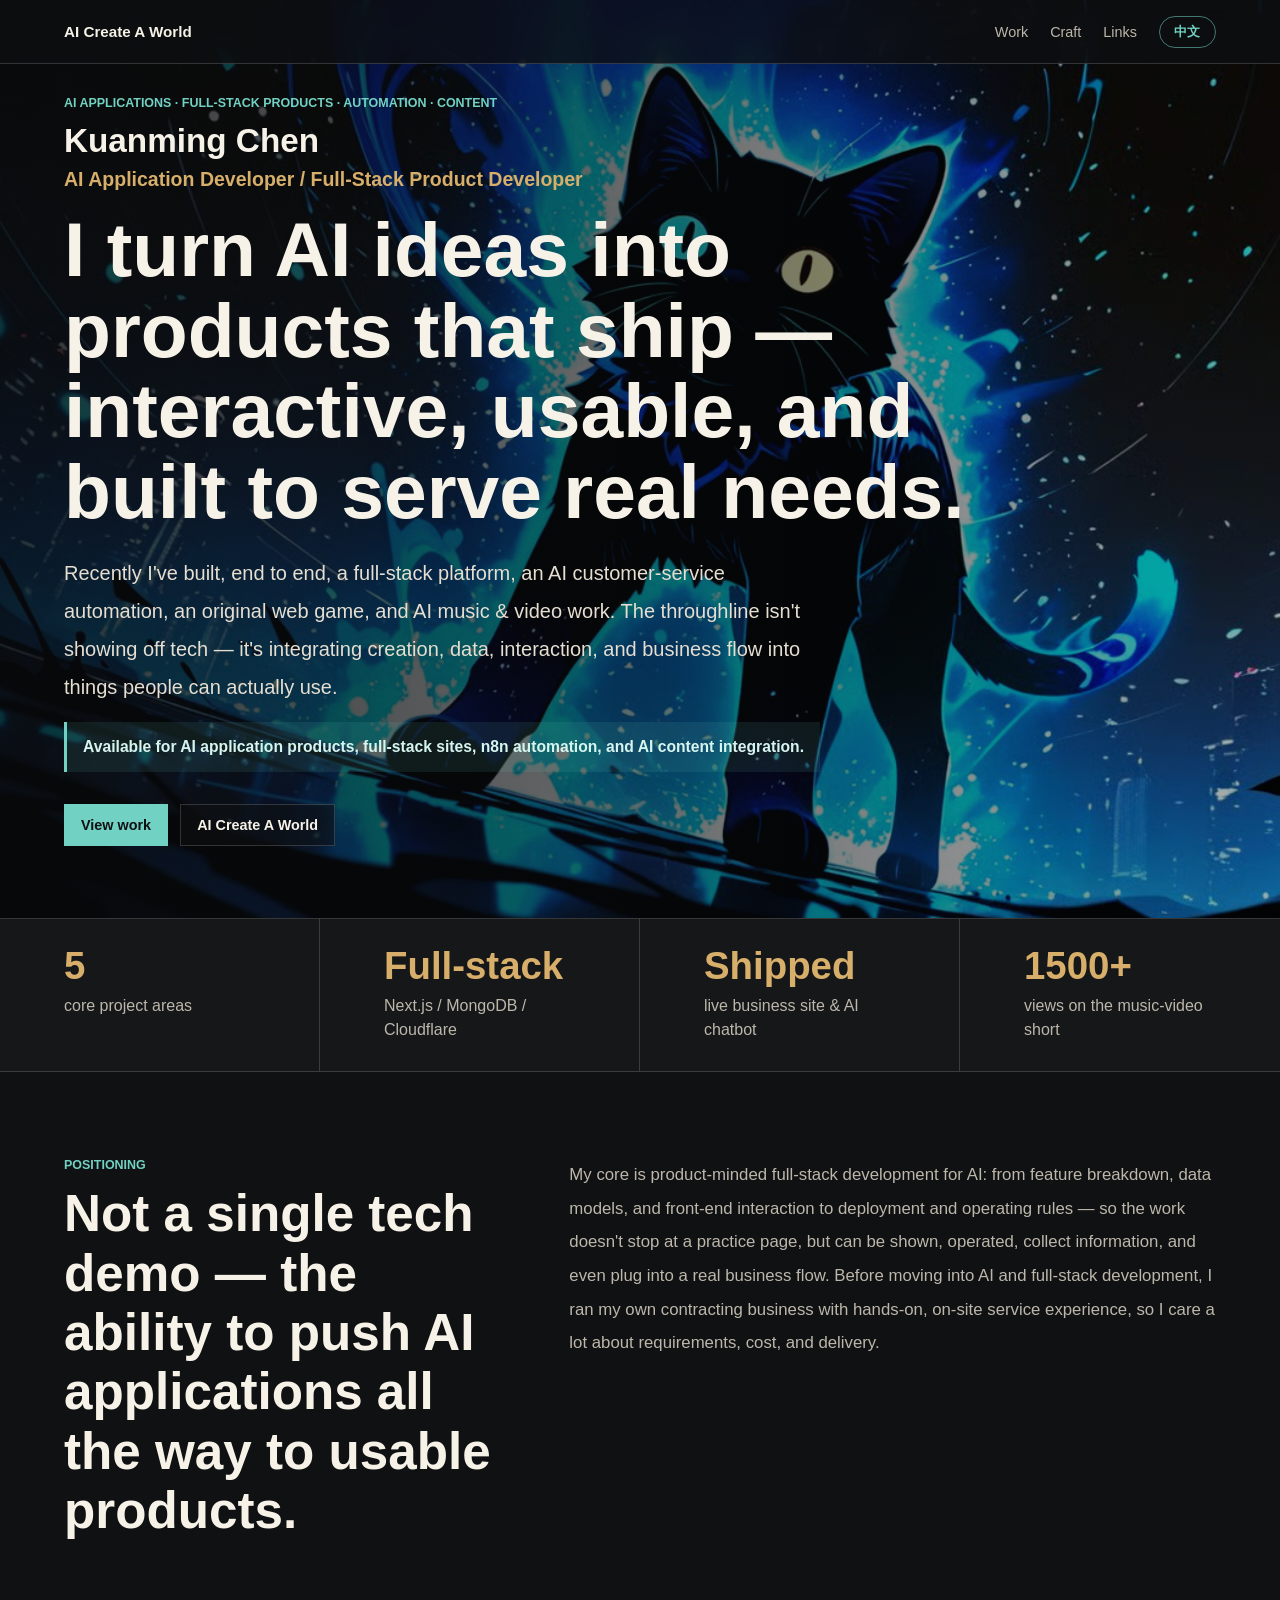
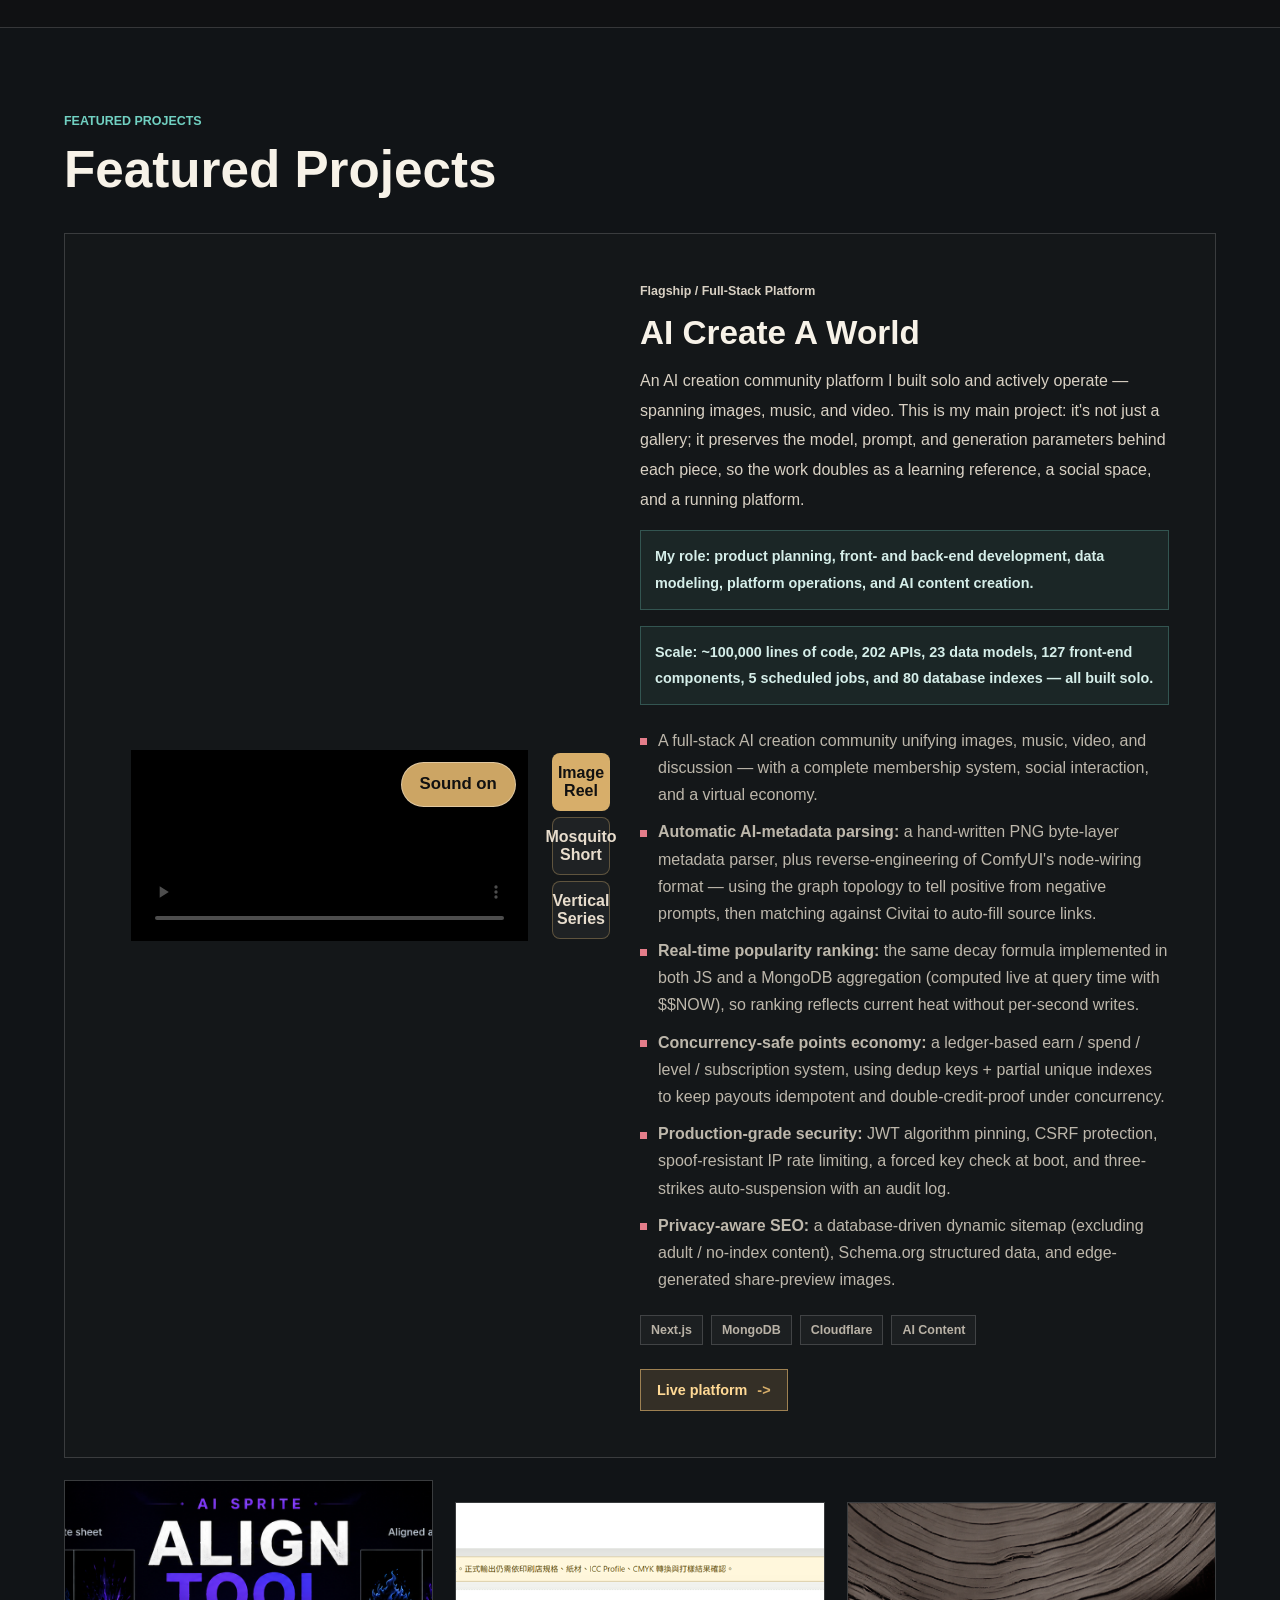
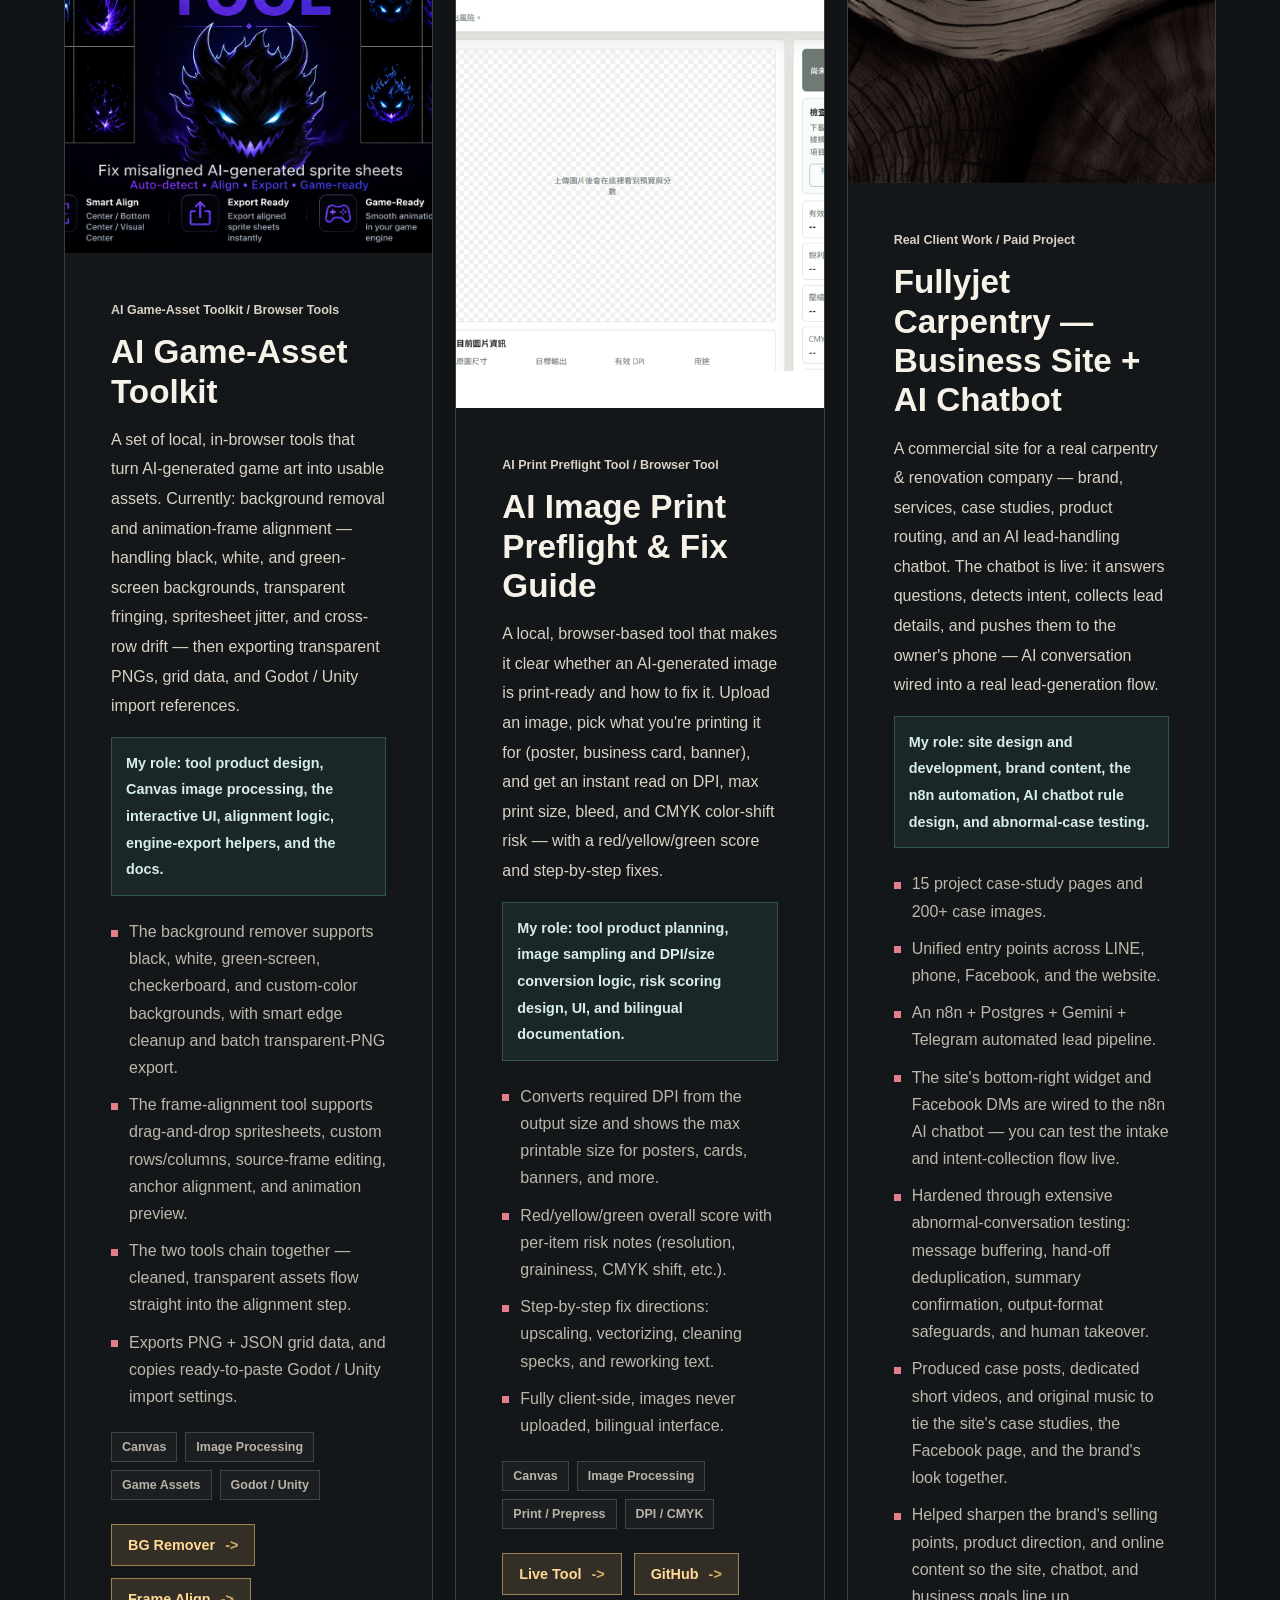
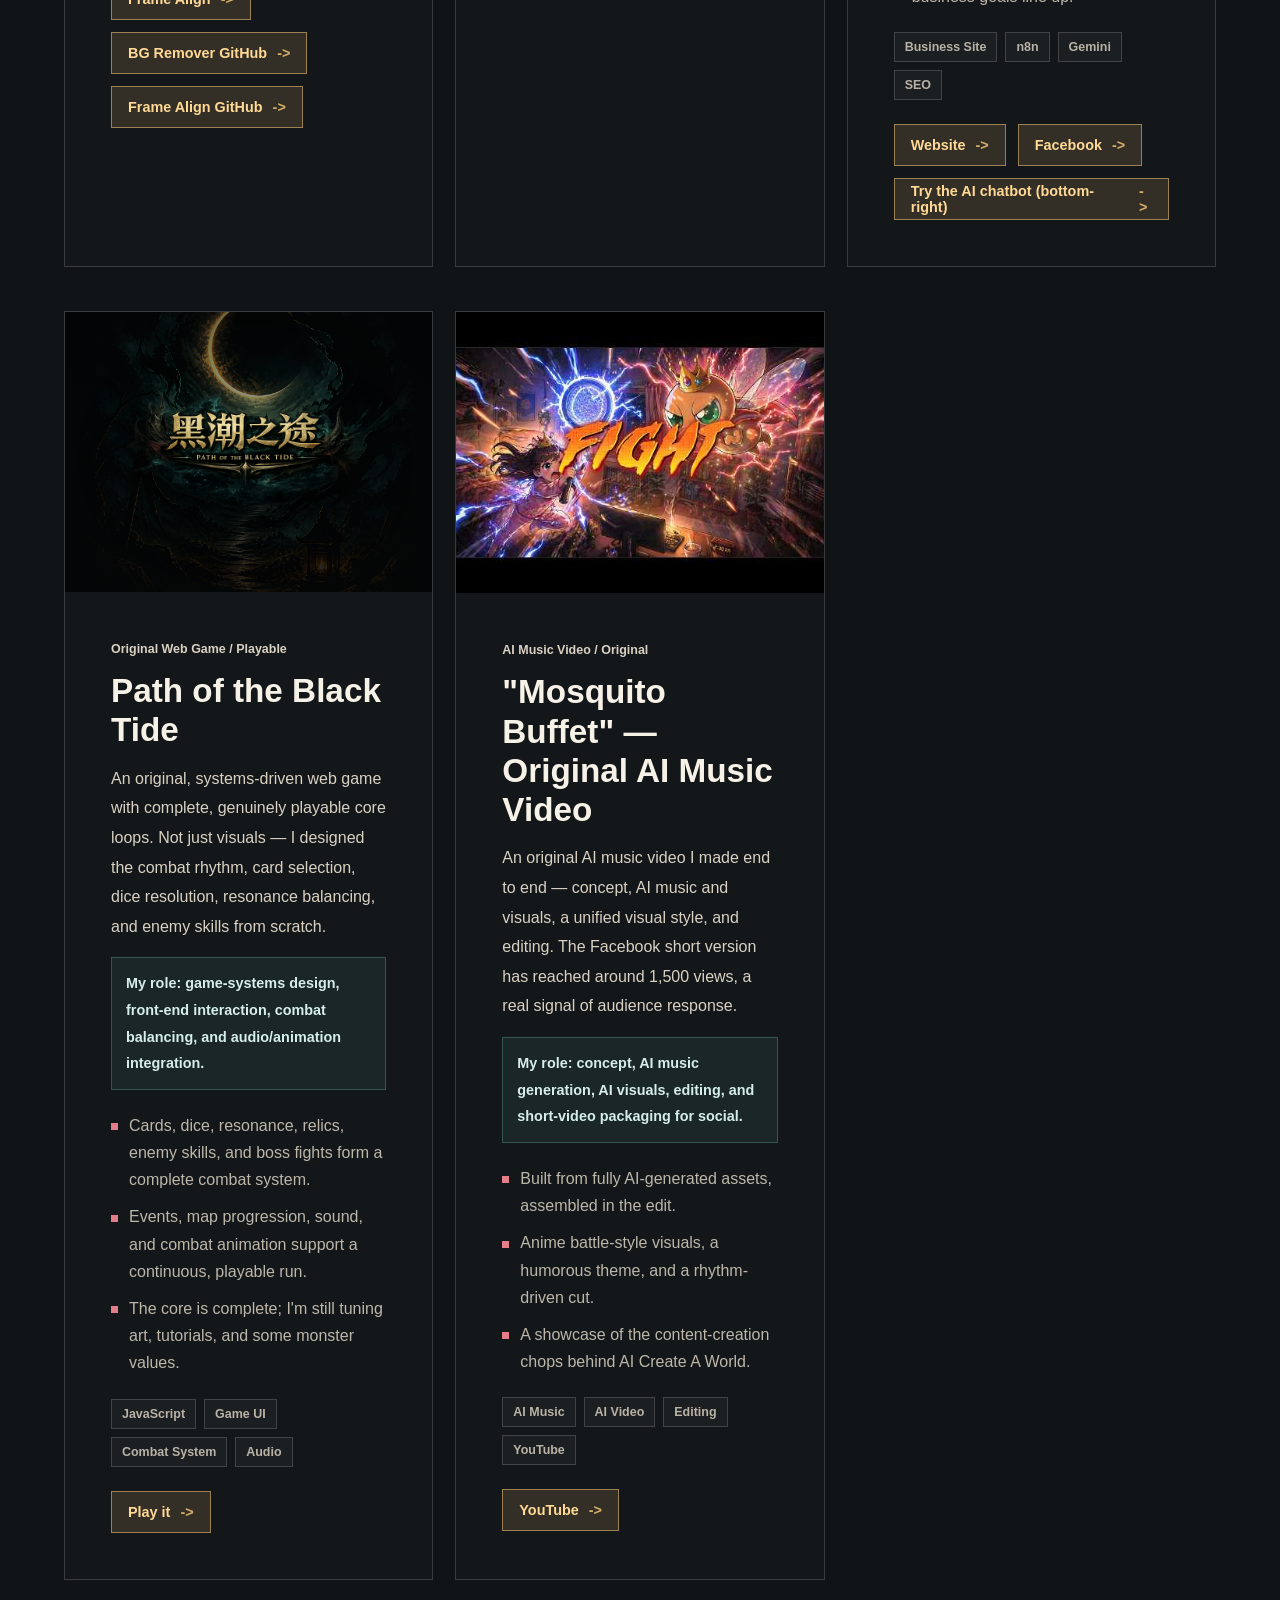
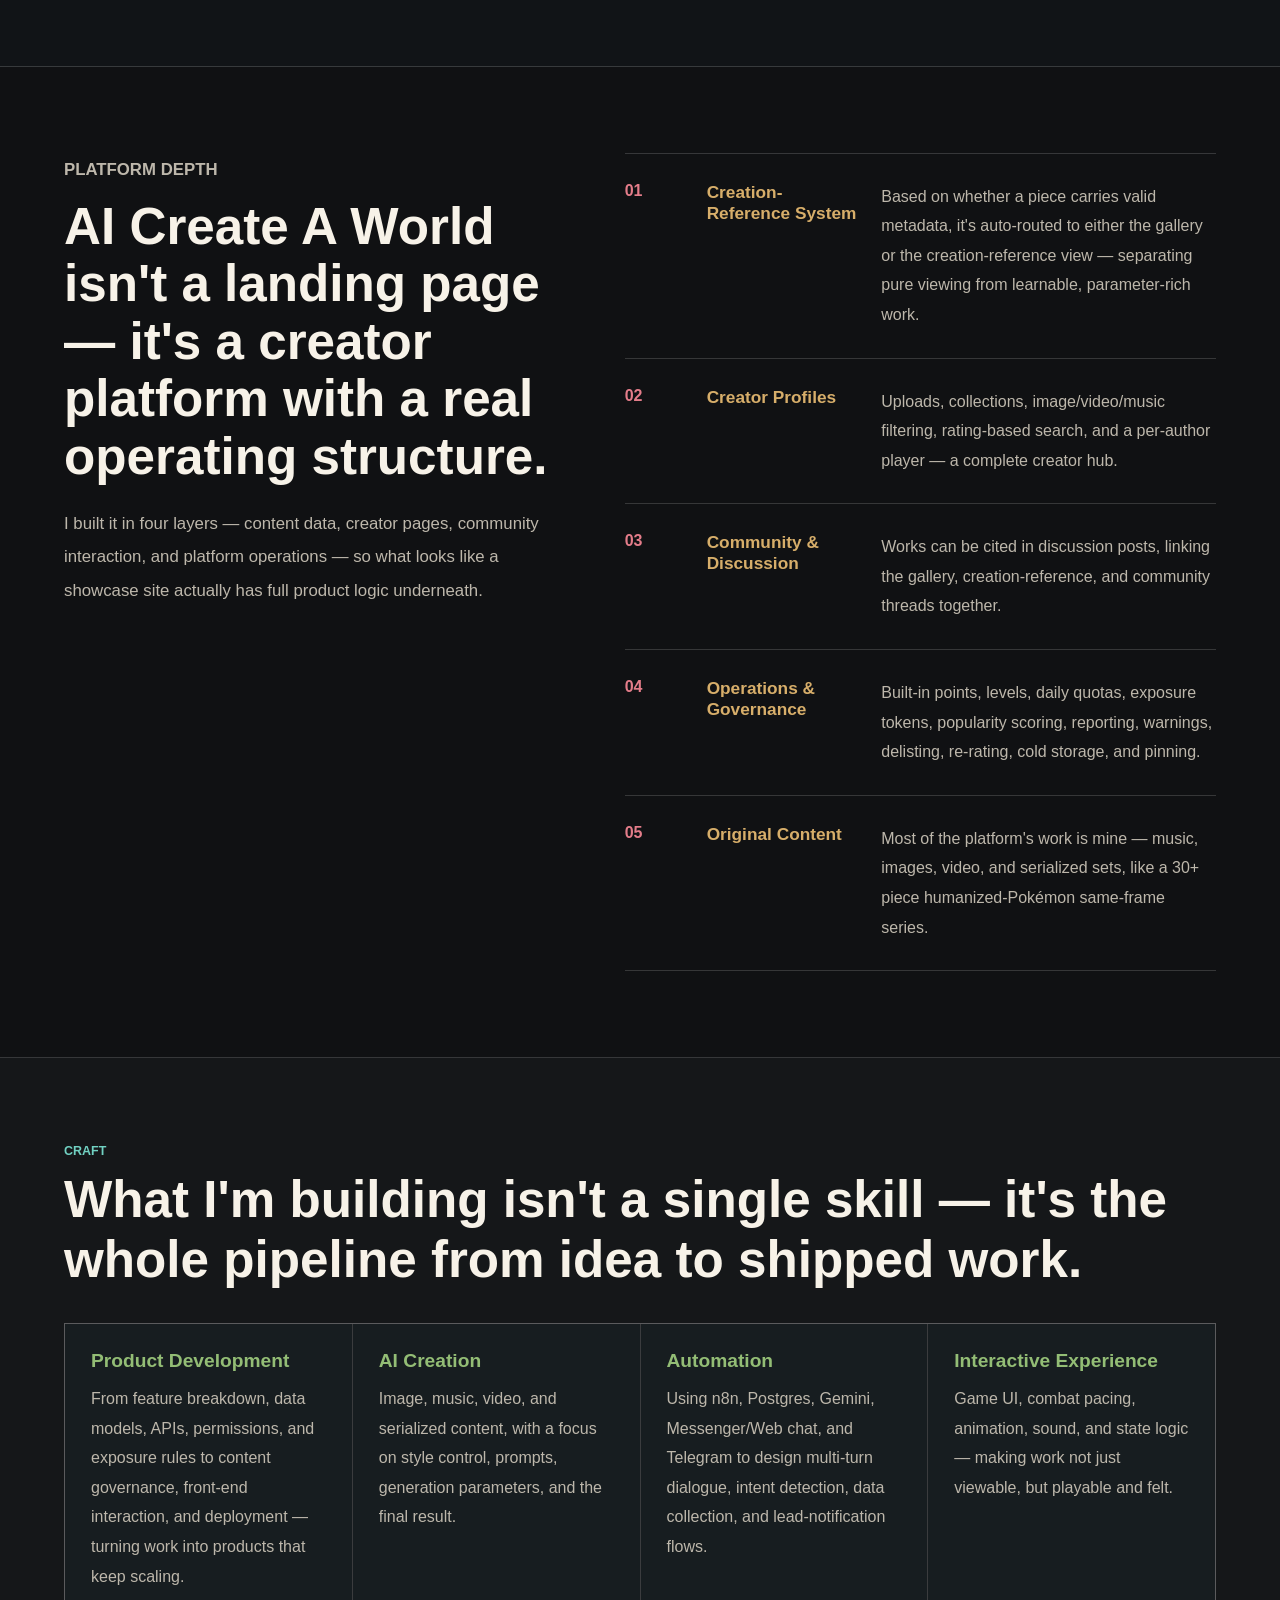
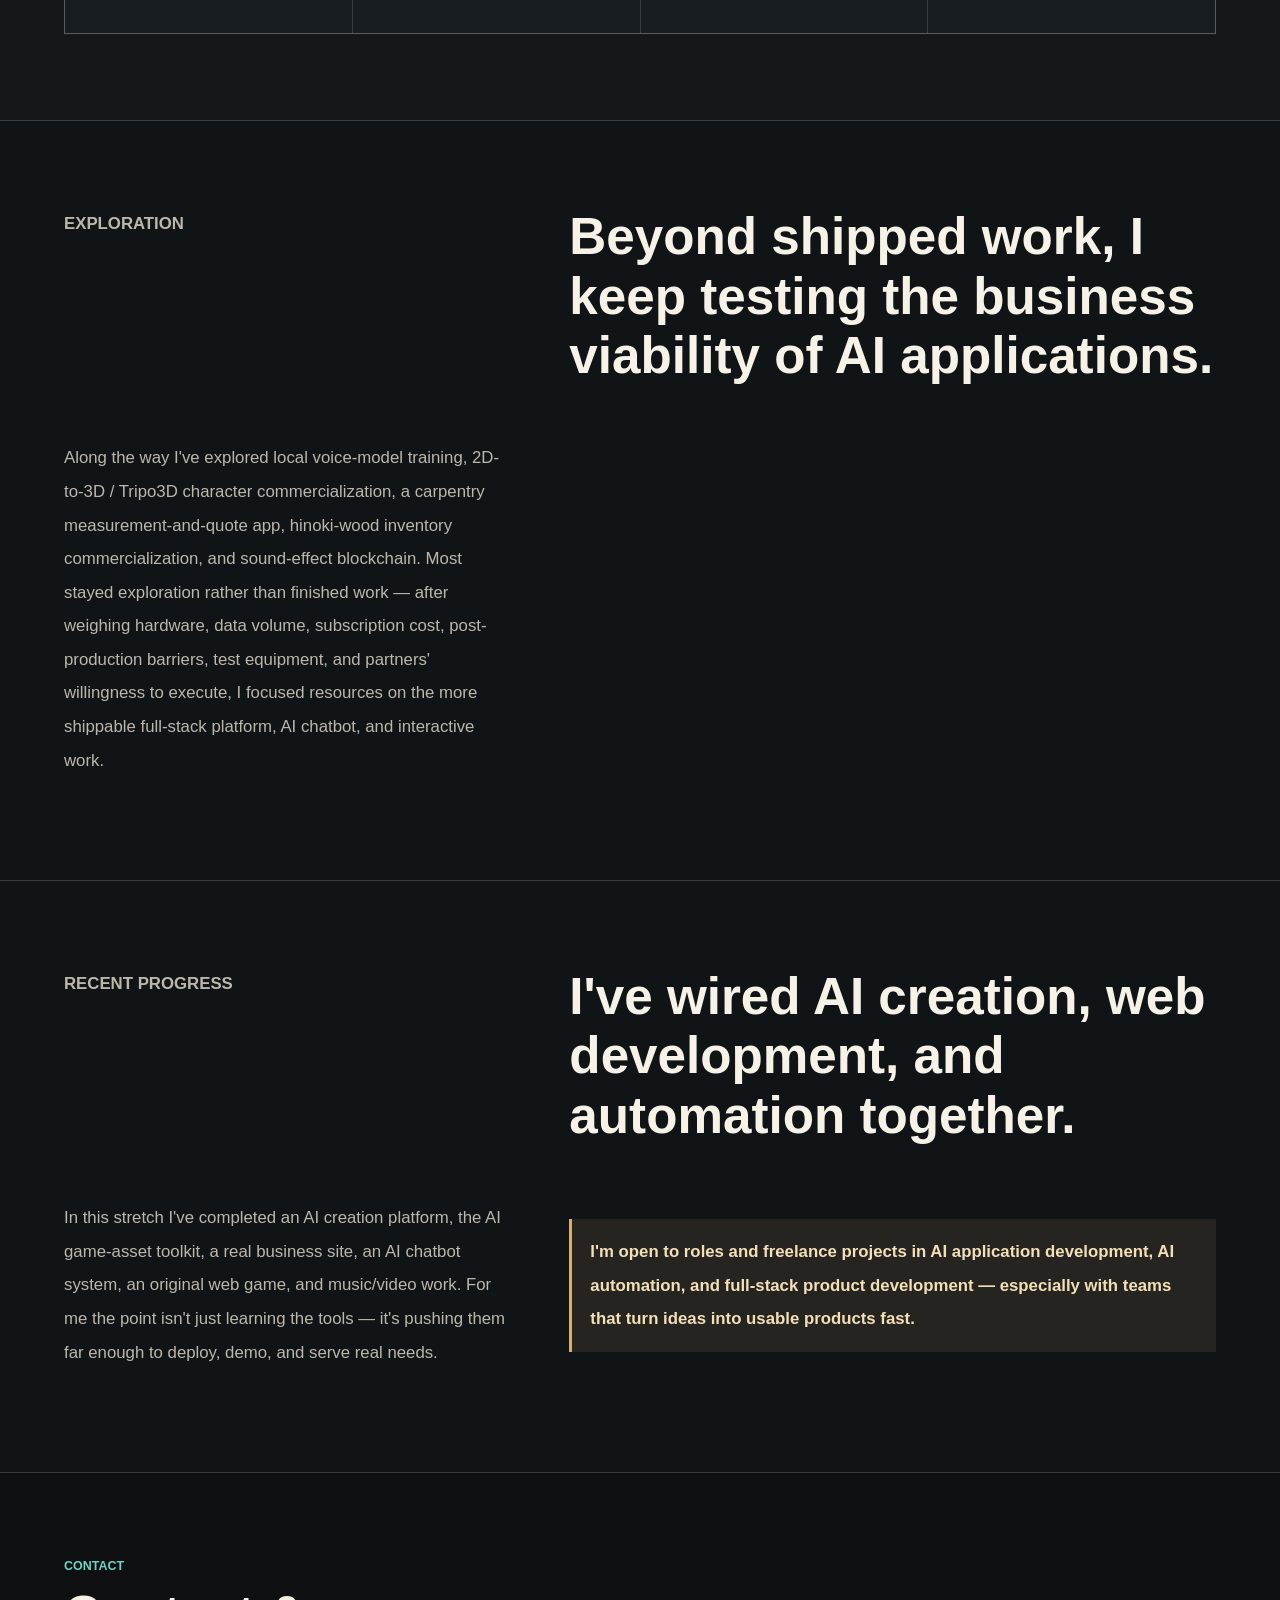
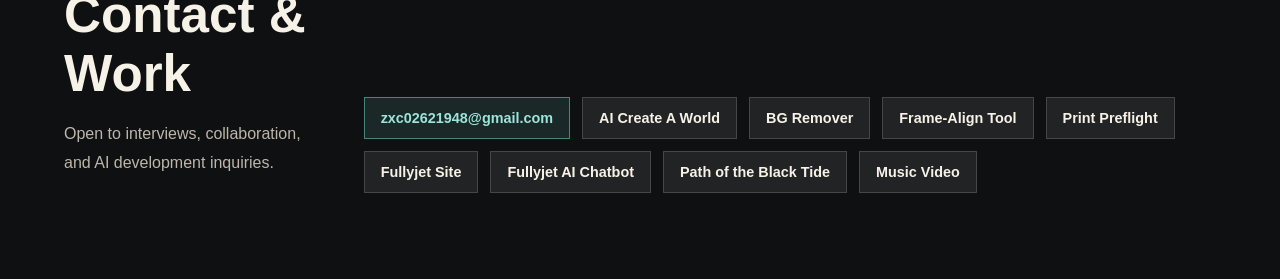
==== commit 3f30fab6: "Add AI Print Preflight project card (zh + en) Co-Authored-By: Claude Opus 4.8 <noreply@anthropic.com" ====
--- a/en.html
+++ b/en.html
@@ -156,6 +156,38 @@
               <a href="https://zxc02621948-sketch.github.io/ai-sprite-align-tool/" target="_blank" rel="noopener noreferrer">Frame Align</a>
               <a href="https://github.com/zxc02621948-sketch/game-asset-bg-remover" target="_blank" rel="noopener noreferrer">BG Remover GitHub</a>
               <a href="https://github.com/zxc02621948-sketch/ai-sprite-align-tool" target="_blank" rel="noopener noreferrer">Frame Align GitHub</a>
+            </div>
+          </div>
+        </article>
+
+        <article class="project">
+          <div class="project-image">
+            <img src="./assets/print-preflight-hero.png" alt="AI image print preflight & fix guide main screen">
+          </div>
+          <div class="project-body">
+            <p class="project-kicker">AI Print Preflight Tool / Browser Tool</p>
+            <h3>AI Image Print Preflight &amp; Fix Guide</h3>
+            <p>
+              A local, browser-based tool that makes it clear whether an AI-generated image is print-ready and how to fix it.
+              Upload an image, pick what you're printing it for (poster, business card, banner), and get an instant read on
+              DPI, max print size, bleed, and CMYK color-shift risk — with a red/yellow/green score and step-by-step fixes.
+            </p>
+            <p class="project-role">My role: tool product planning, image sampling and DPI/size conversion logic, risk scoring design, UI, and bilingual documentation.</p>
+            <ul class="project-points">
+              <li>Converts required DPI from the output size and shows the max printable size for posters, cards, banners, and more.</li>
+              <li>Red/yellow/green overall score with per-item risk notes (resolution, graininess, CMYK shift, etc.).</li>
+              <li>Step-by-step fix directions: upscaling, vectorizing, cleaning specks, and reworking text.</li>
+              <li>Fully client-side, images never uploaded, bilingual interface.</li>
+            </ul>
+            <div class="tags">
+              <span>Canvas</span>
+              <span>Image Processing</span>
+              <span>Print / Prepress</span>
+              <span>DPI / CMYK</span>
+            </div>
+            <div class="project-links">
+              <a href="https://zxc02621948-sketch.github.io/ai-print-preflight/" target="_blank" rel="noopener noreferrer">Live Tool</a>
+              <a href="https://github.com/zxc02621948-sketch/ai-print-preflight" target="_blank" rel="noopener noreferrer">GitHub</a>
             </div>
           </div>
         </article>
@@ -363,6 +395,7 @@
       <a href="https://aicreateaworld.com/" target="_blank" rel="noopener noreferrer">AI Create A World</a>
       <a href="https://zxc02621948-sketch.github.io/game-asset-bg-remover/" target="_blank" rel="noopener noreferrer">BG Remover</a>
       <a href="https://zxc02621948-sketch.github.io/ai-sprite-align-tool/" target="_blank" rel="noopener noreferrer">Frame-Align Tool</a>
+      <a href="https://zxc02621948-sketch.github.io/ai-print-preflight/" target="_blank" rel="noopener noreferrer">Print Preflight</a>
       <a href="https://www.fullyjet.com/" target="_blank" rel="noopener noreferrer">Fullyjet Site</a>
       <a href="https://www.fullyjet.com/" target="_blank" rel="noopener noreferrer">Fullyjet AI Chatbot</a>
       <a href="https://the-black-night-box.onrender.com/" target="_blank" rel="noopener noreferrer">Path of the Black Tide</a>
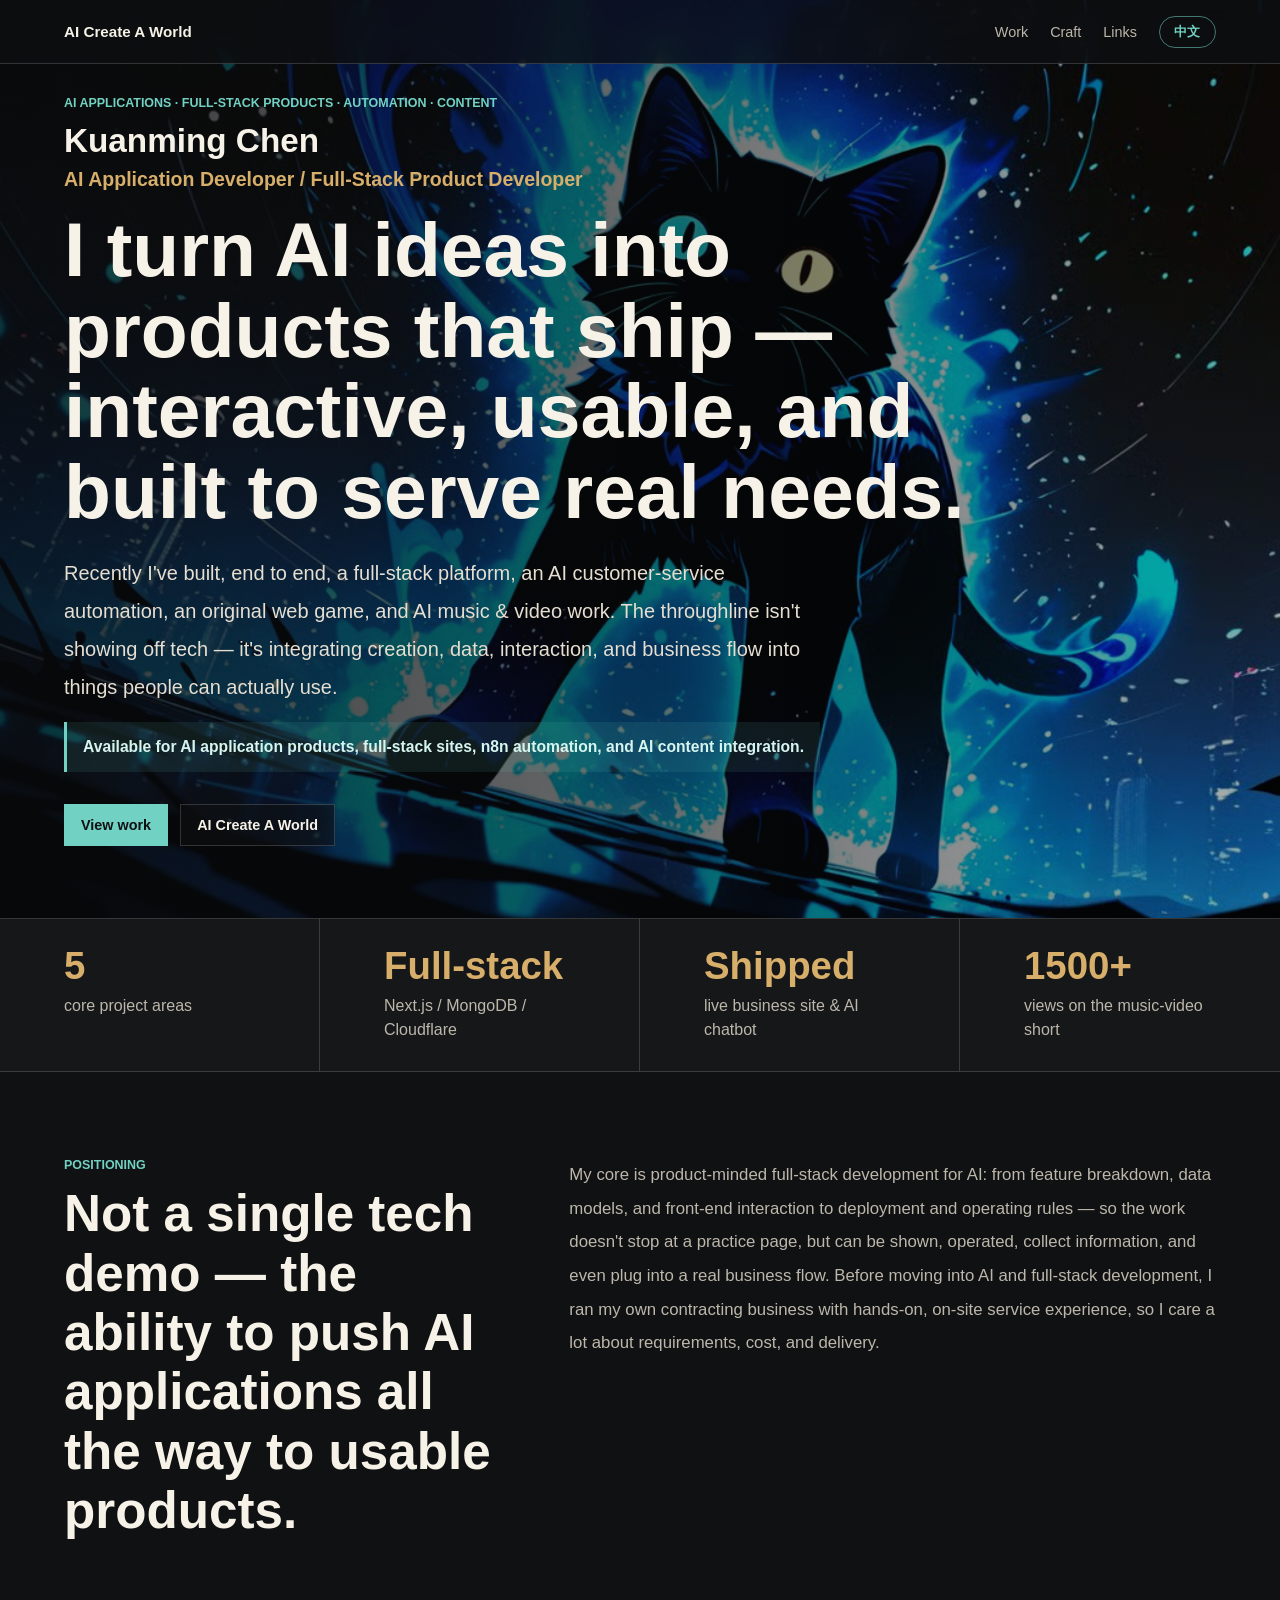
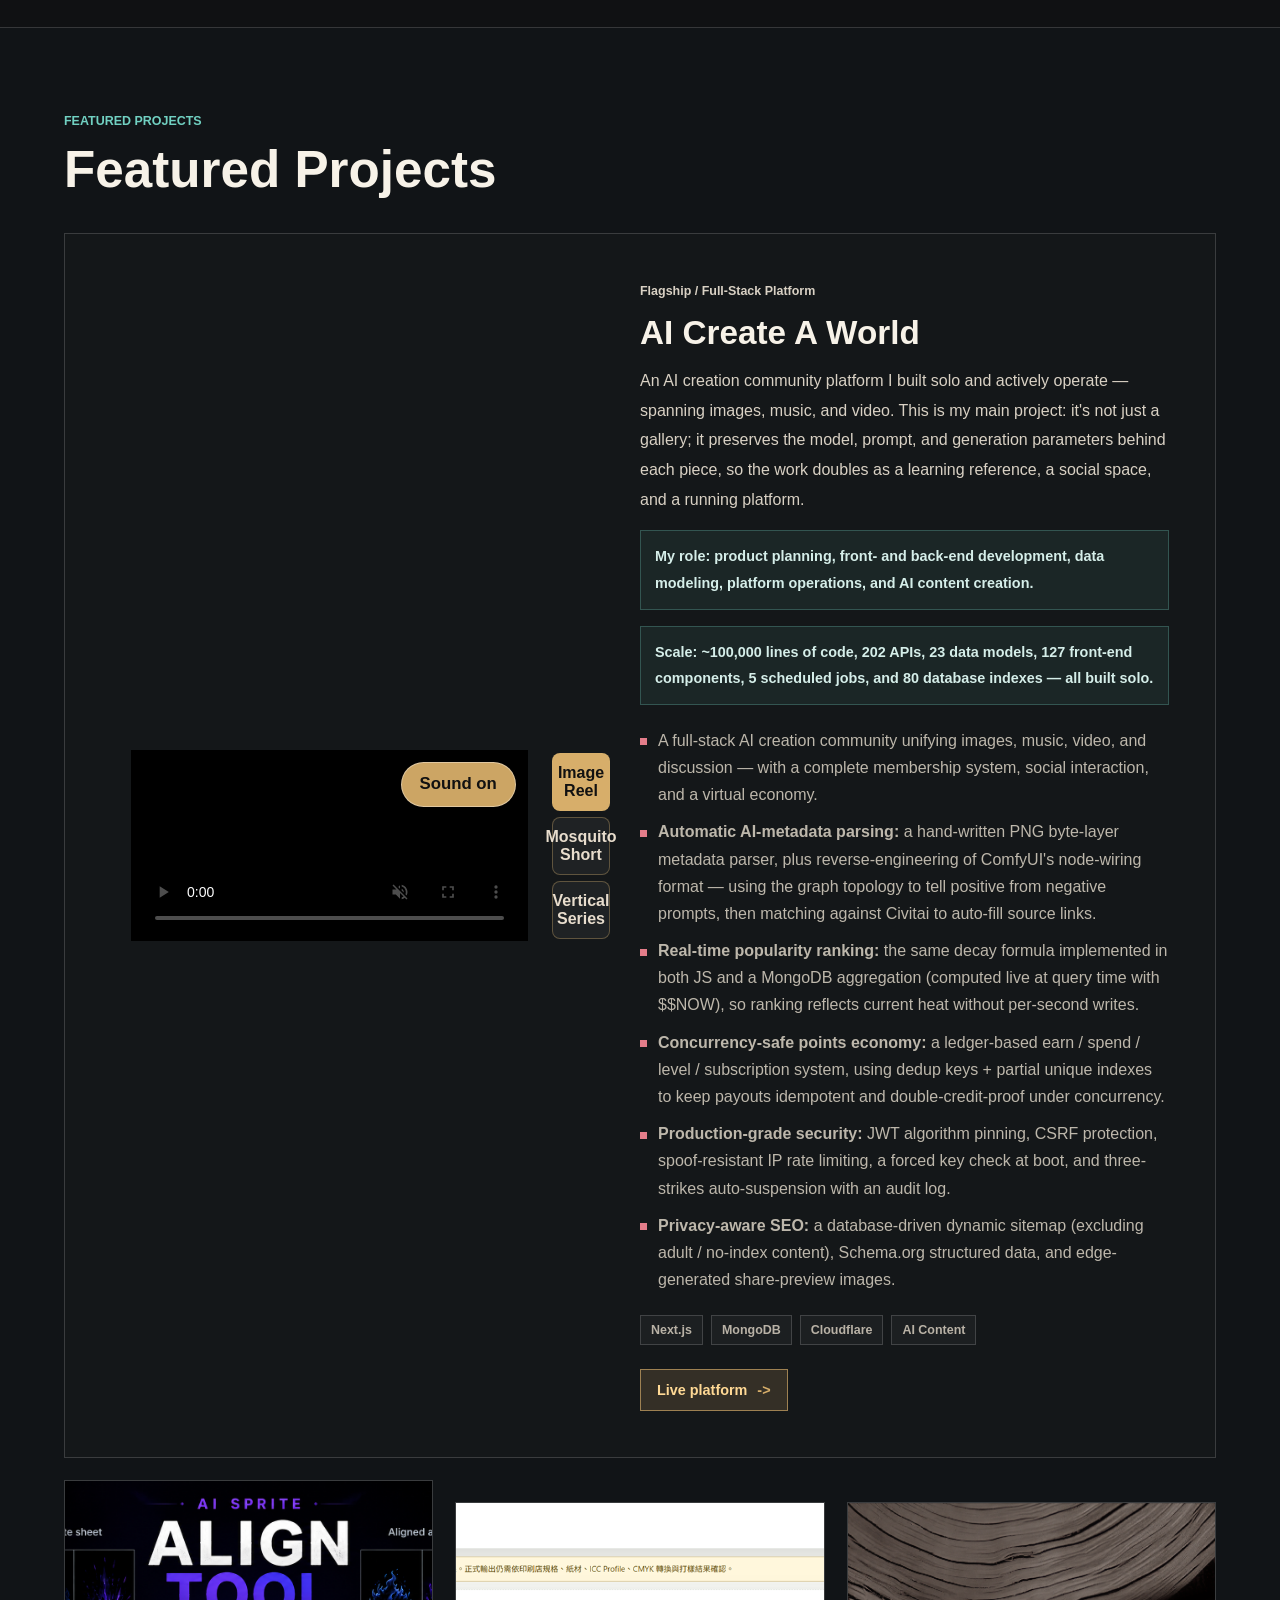
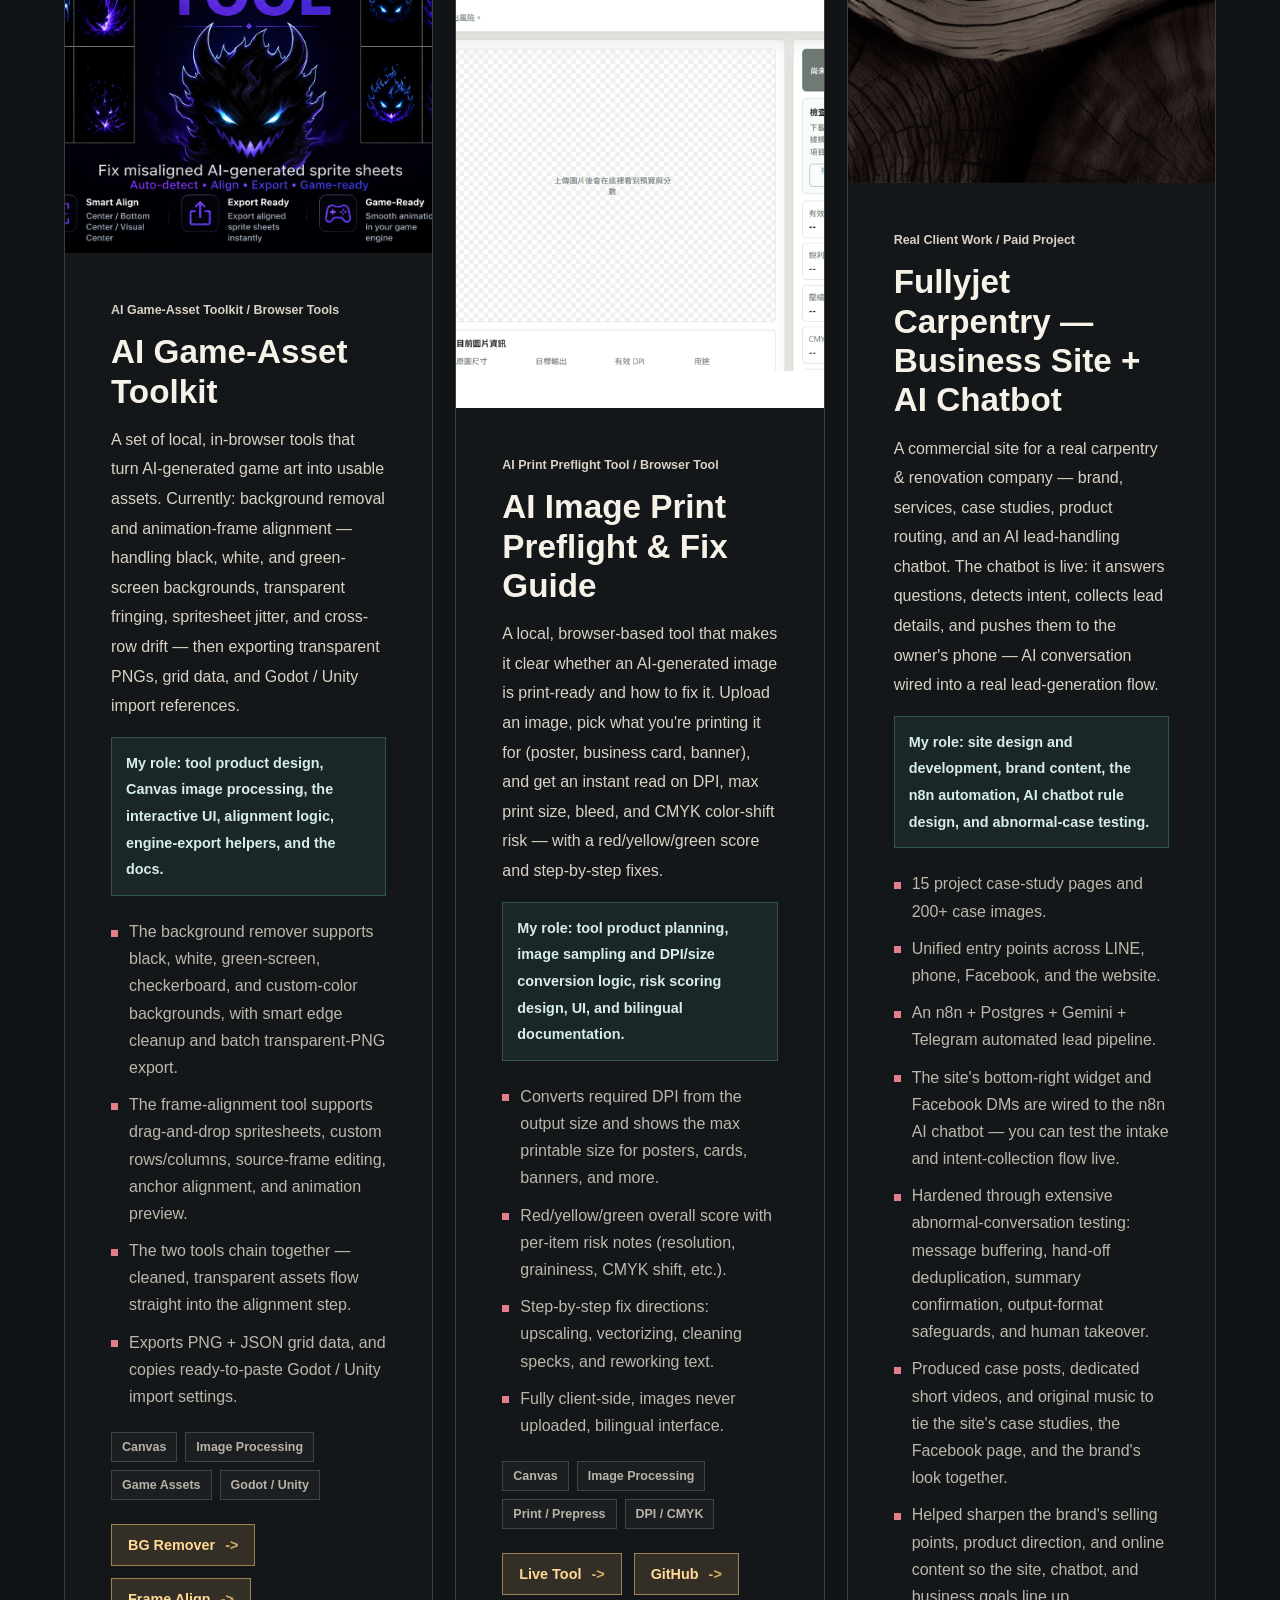
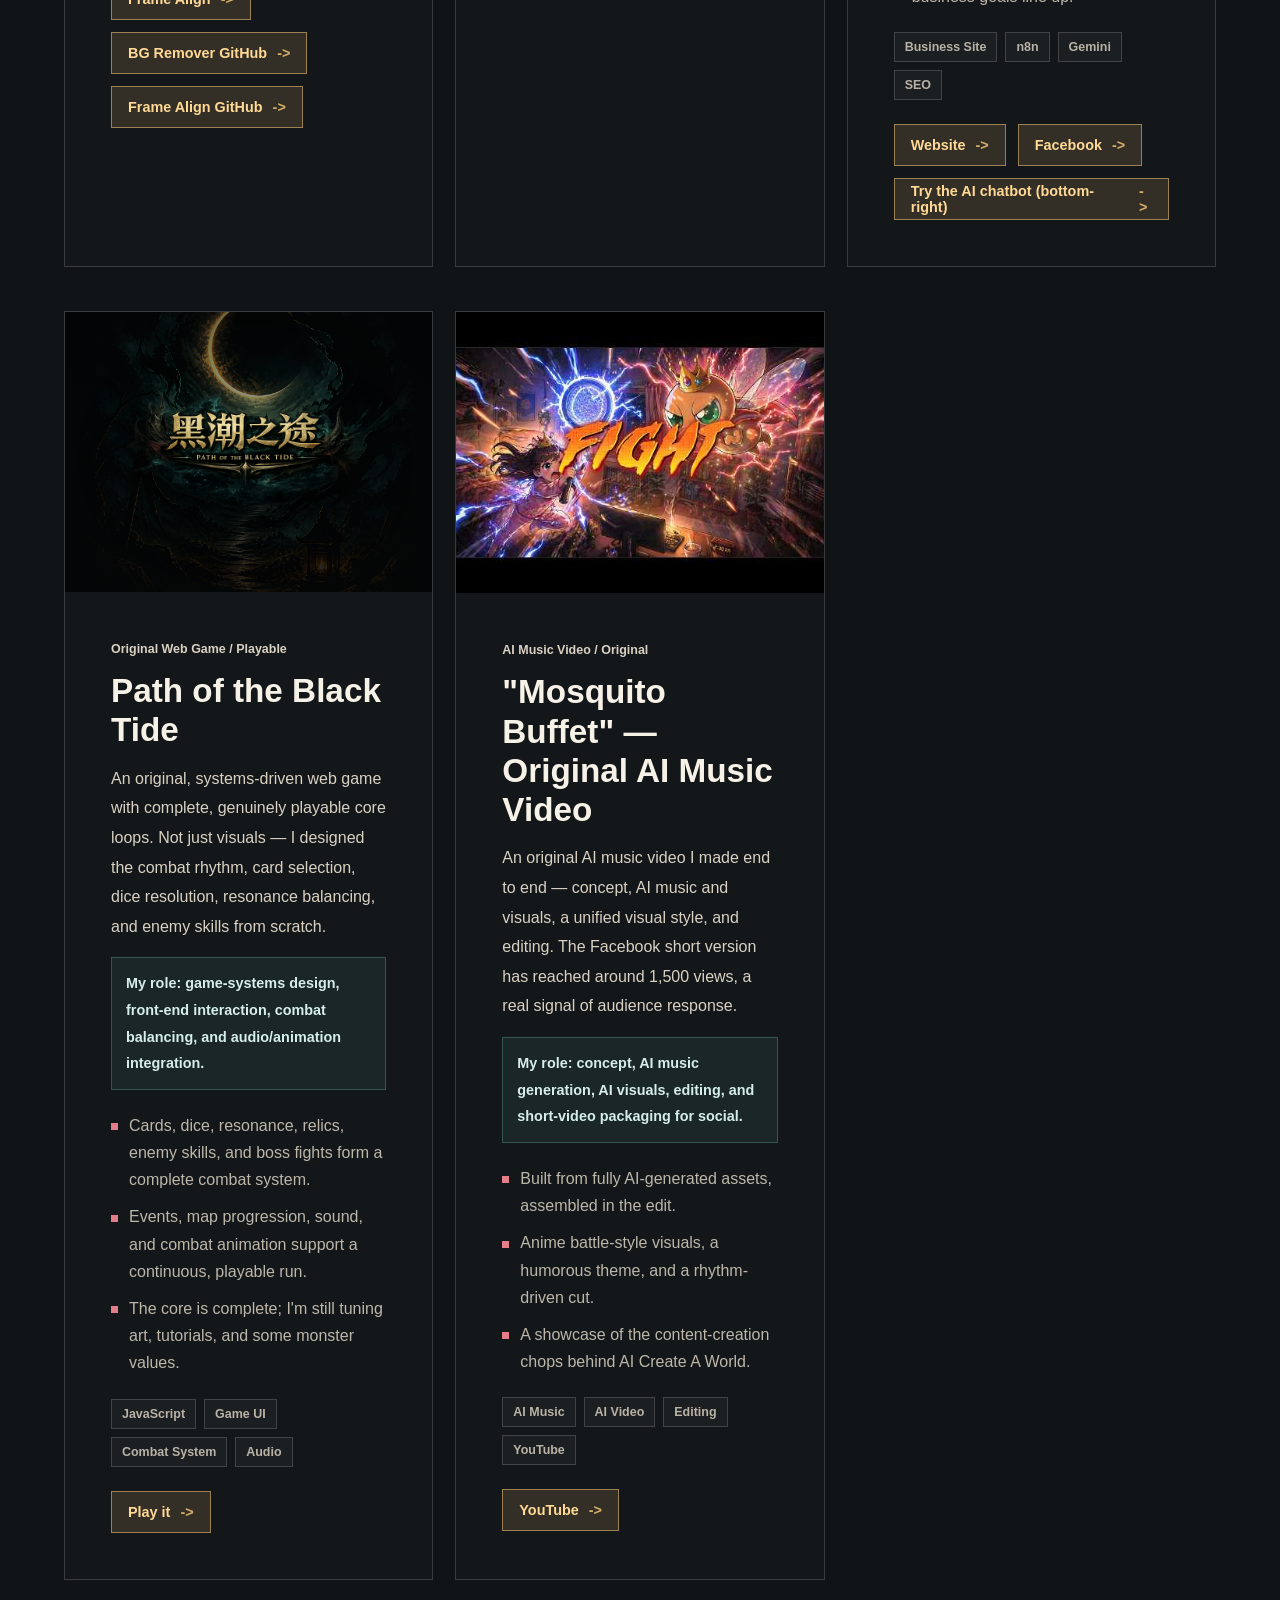
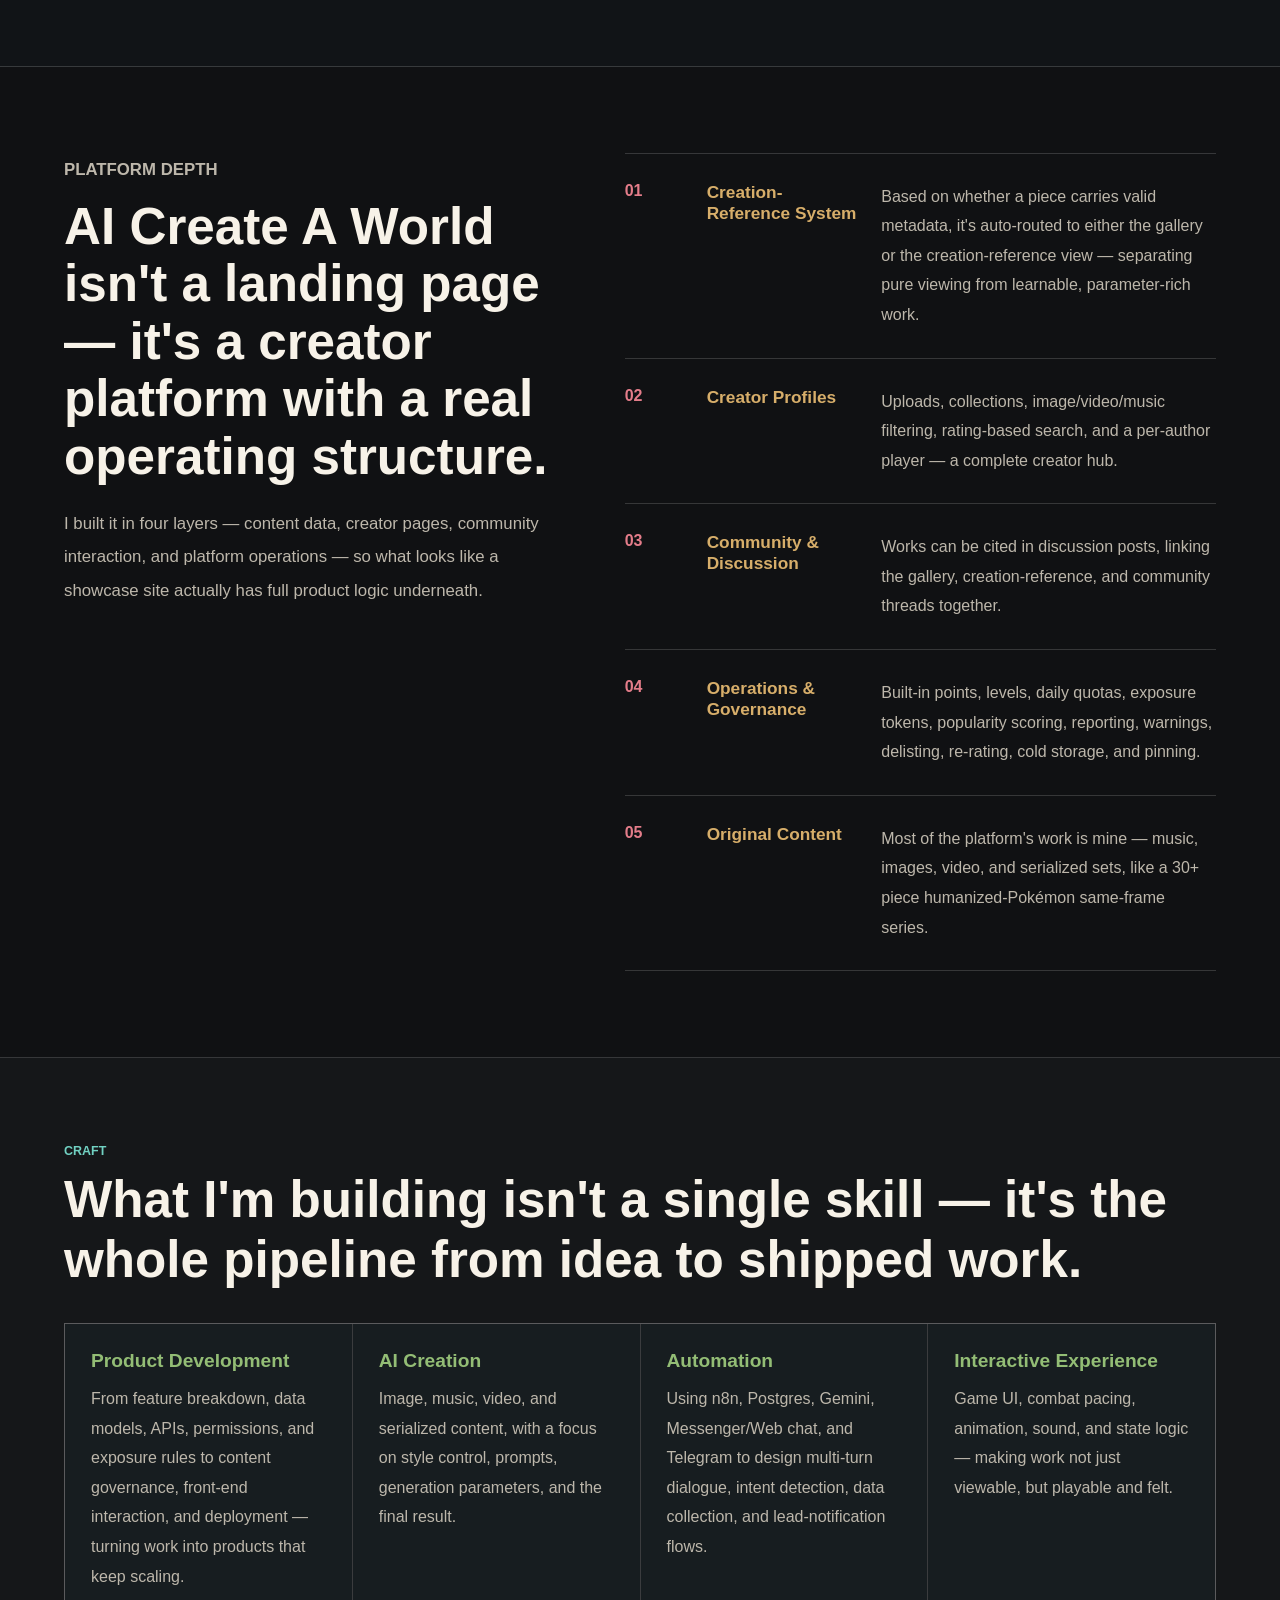
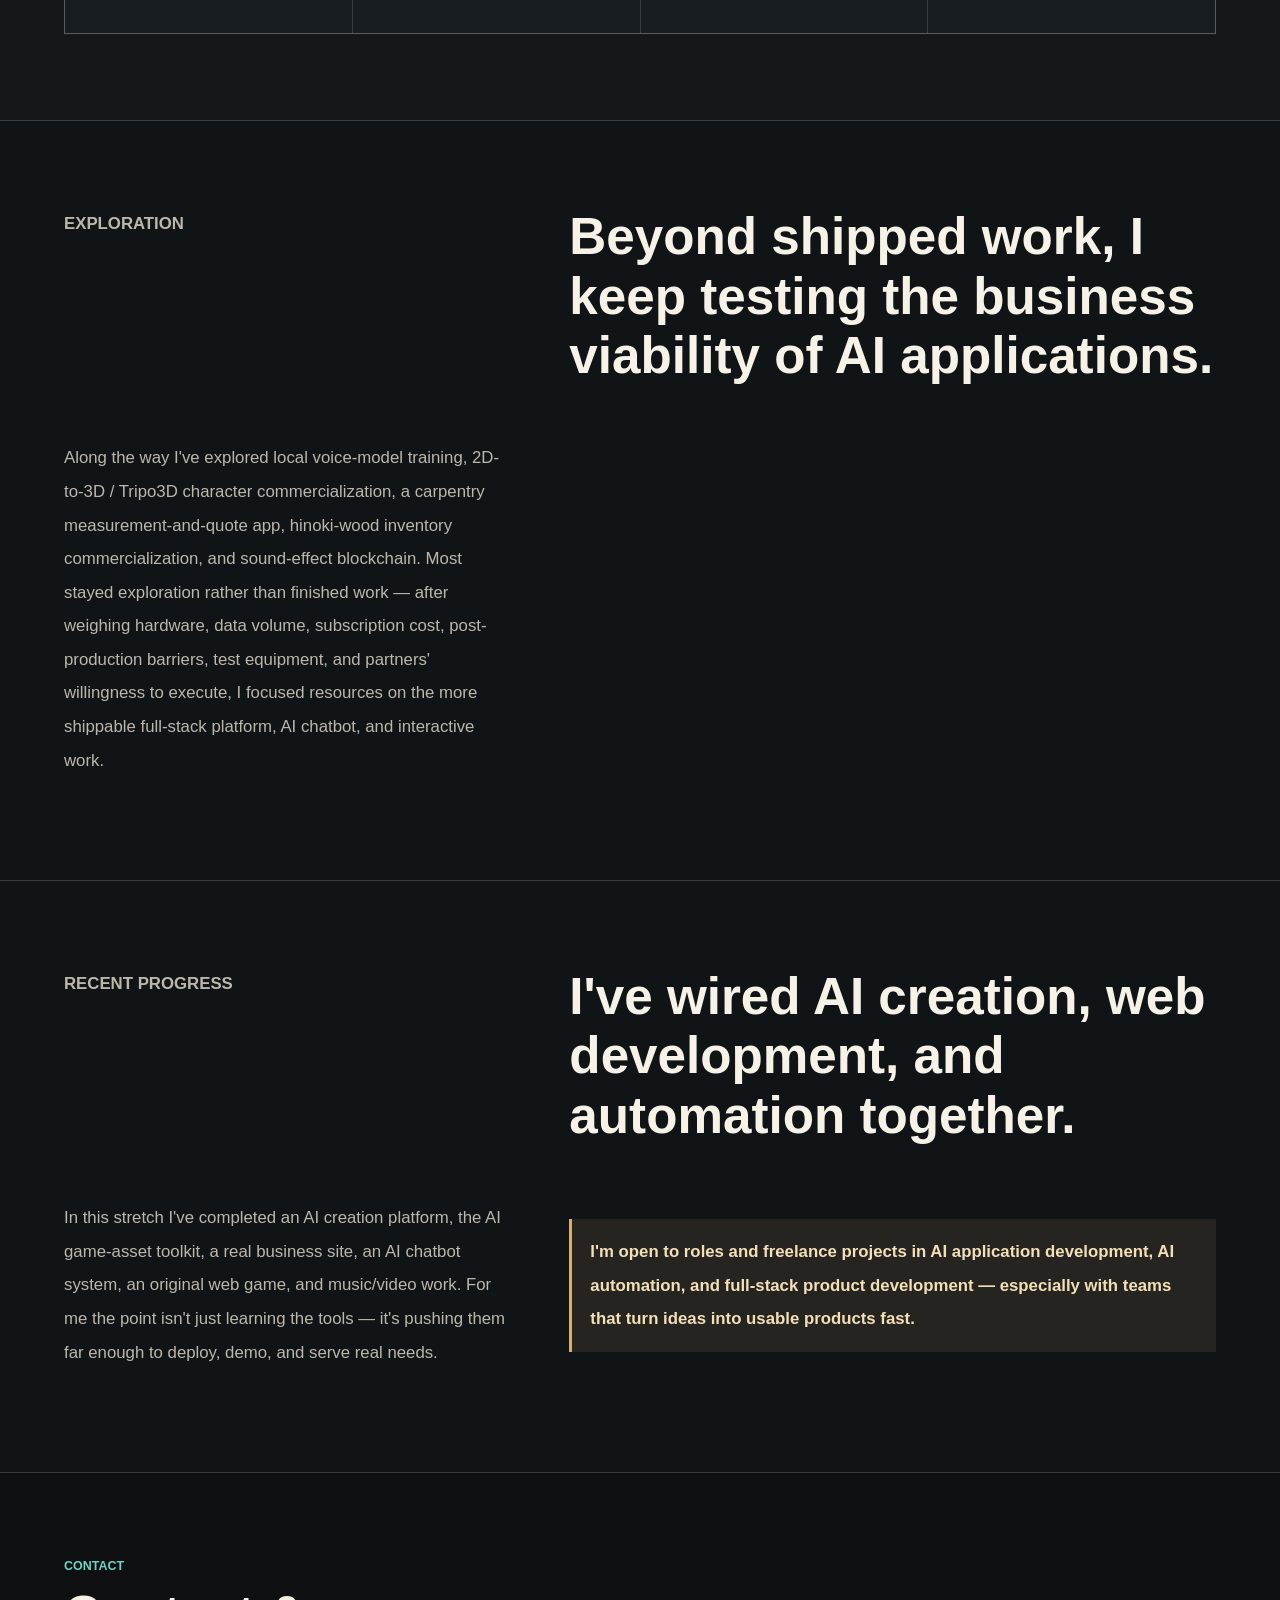
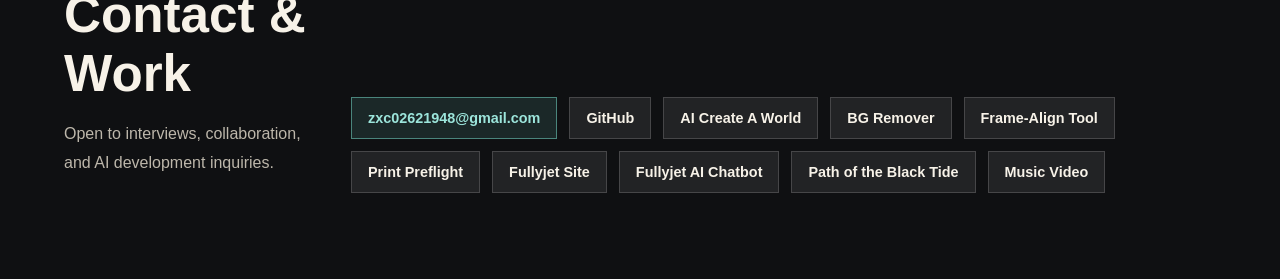
==== commit ec5486c1: "Add GitHub profile link to contact section Co-Authored-By: Claude Opus 4.8 <noreply@anthropic.com>" ====
--- a/en.html
+++ b/en.html
@@ -392,6 +392,7 @@
     </div>
     <div class="footer-links">
       <a class="contact-link" href="mailto:zxc02621948@gmail.com">zxc02621948@gmail.com</a>
+      <a href="https://github.com/zxc02621948-sketch" target="_blank" rel="noopener noreferrer">GitHub</a>
       <a href="https://aicreateaworld.com/" target="_blank" rel="noopener noreferrer">AI Create A World</a>
       <a href="https://zxc02621948-sketch.github.io/game-asset-bg-remover/" target="_blank" rel="noopener noreferrer">BG Remover</a>
       <a href="https://zxc02621948-sketch.github.io/ai-sprite-align-tool/" target="_blank" rel="noopener noreferrer">Frame-Align Tool</a>
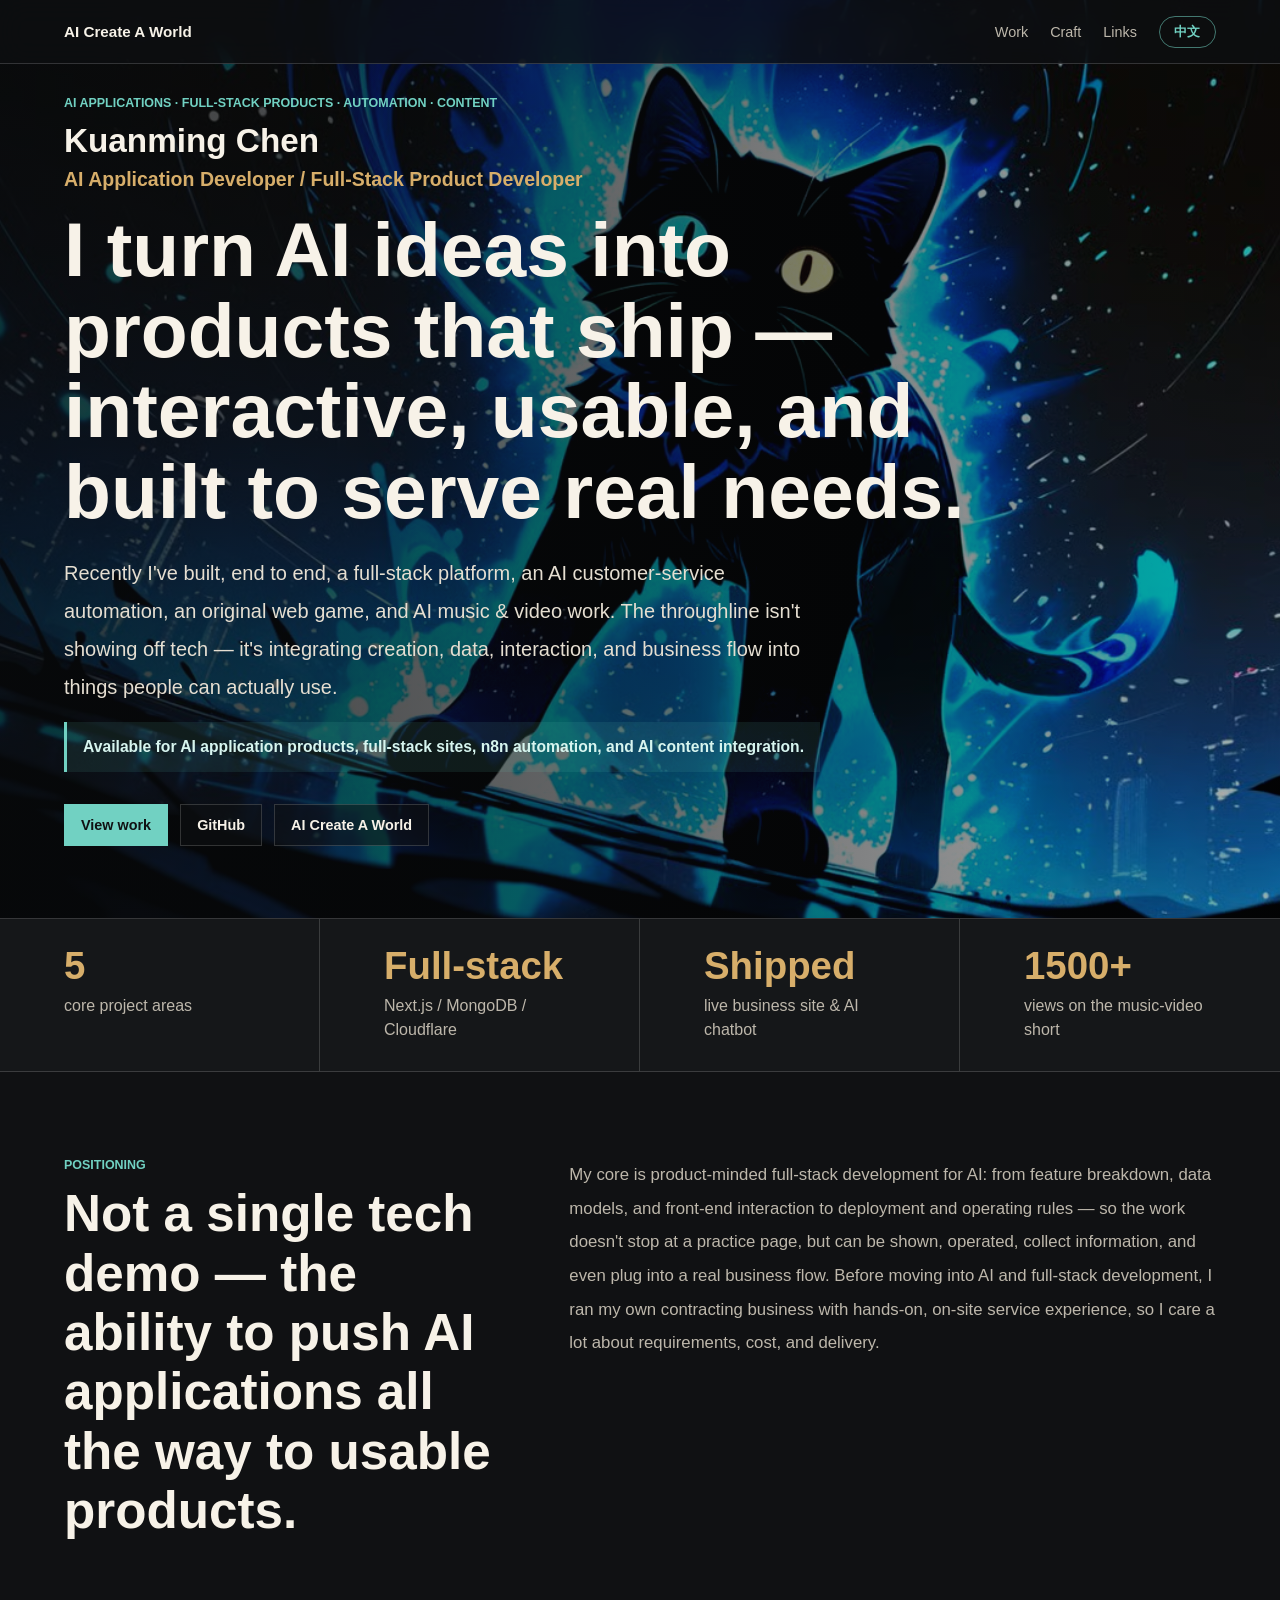
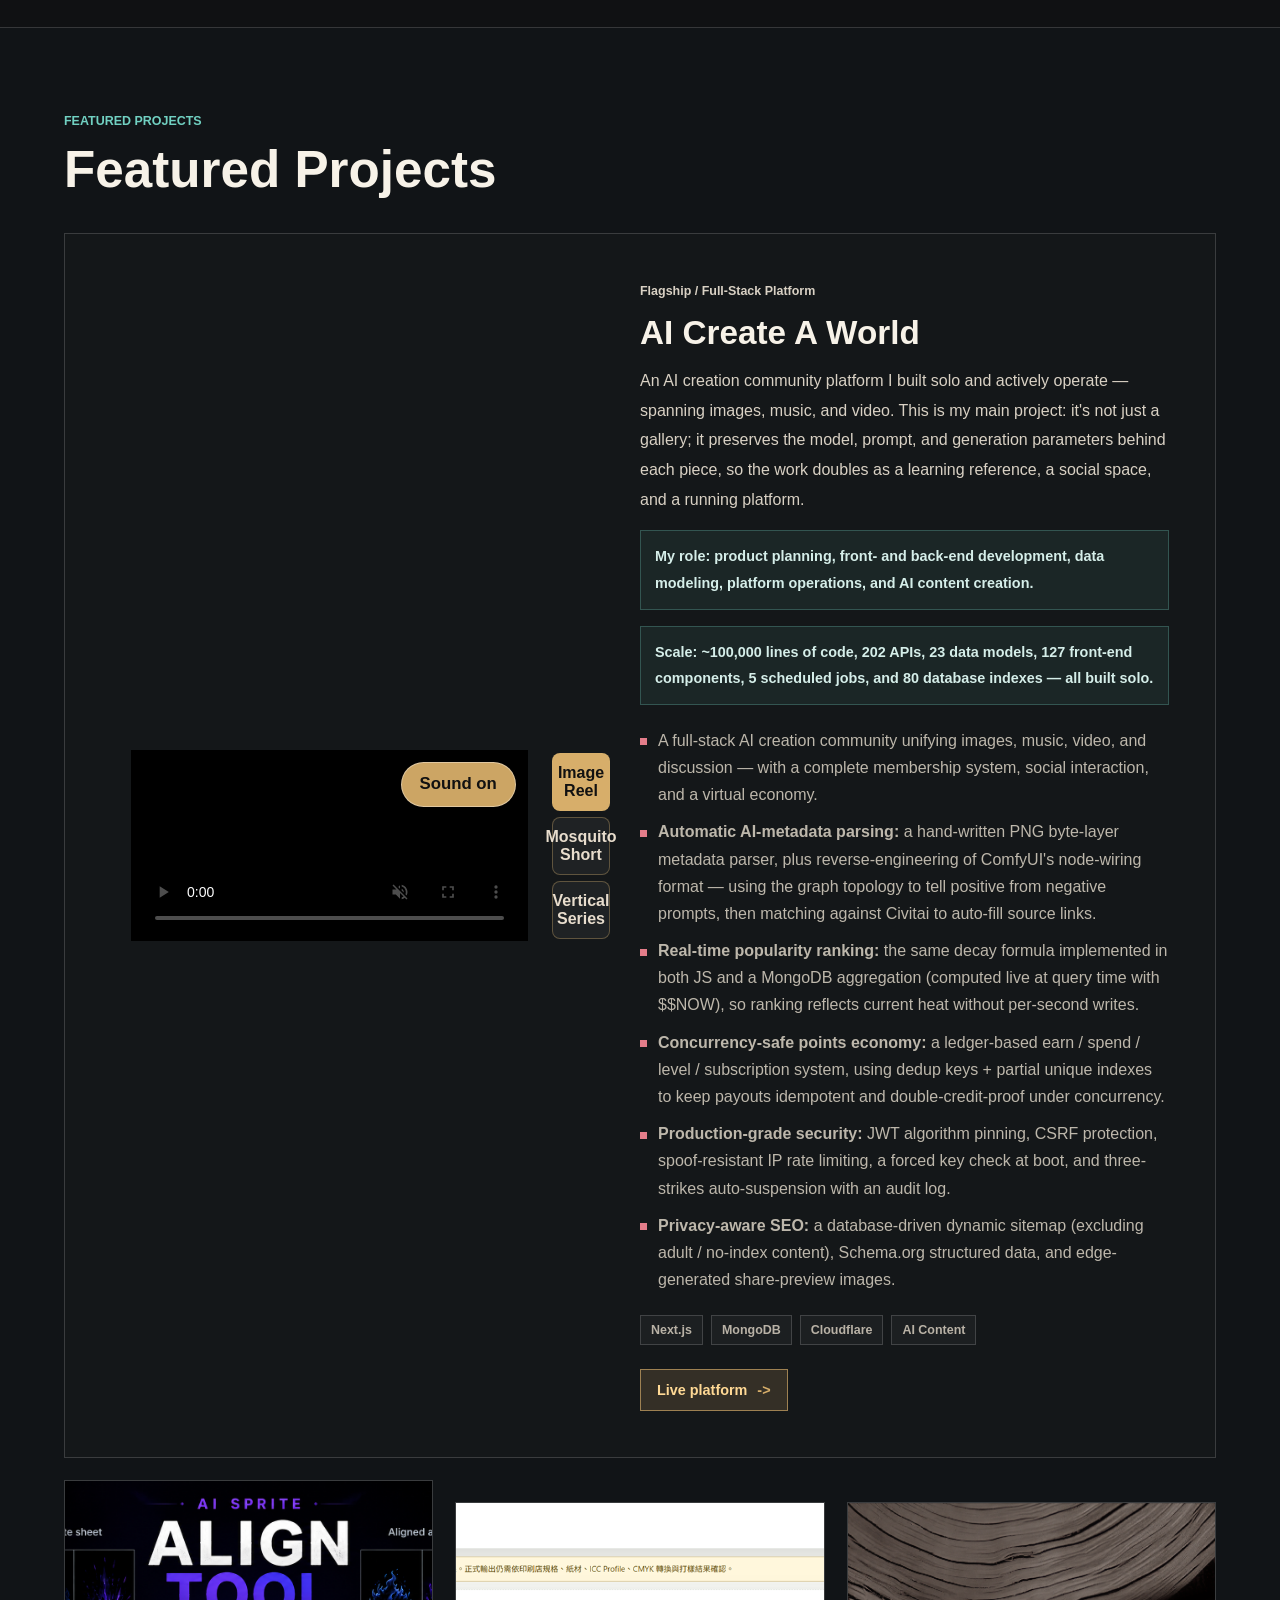
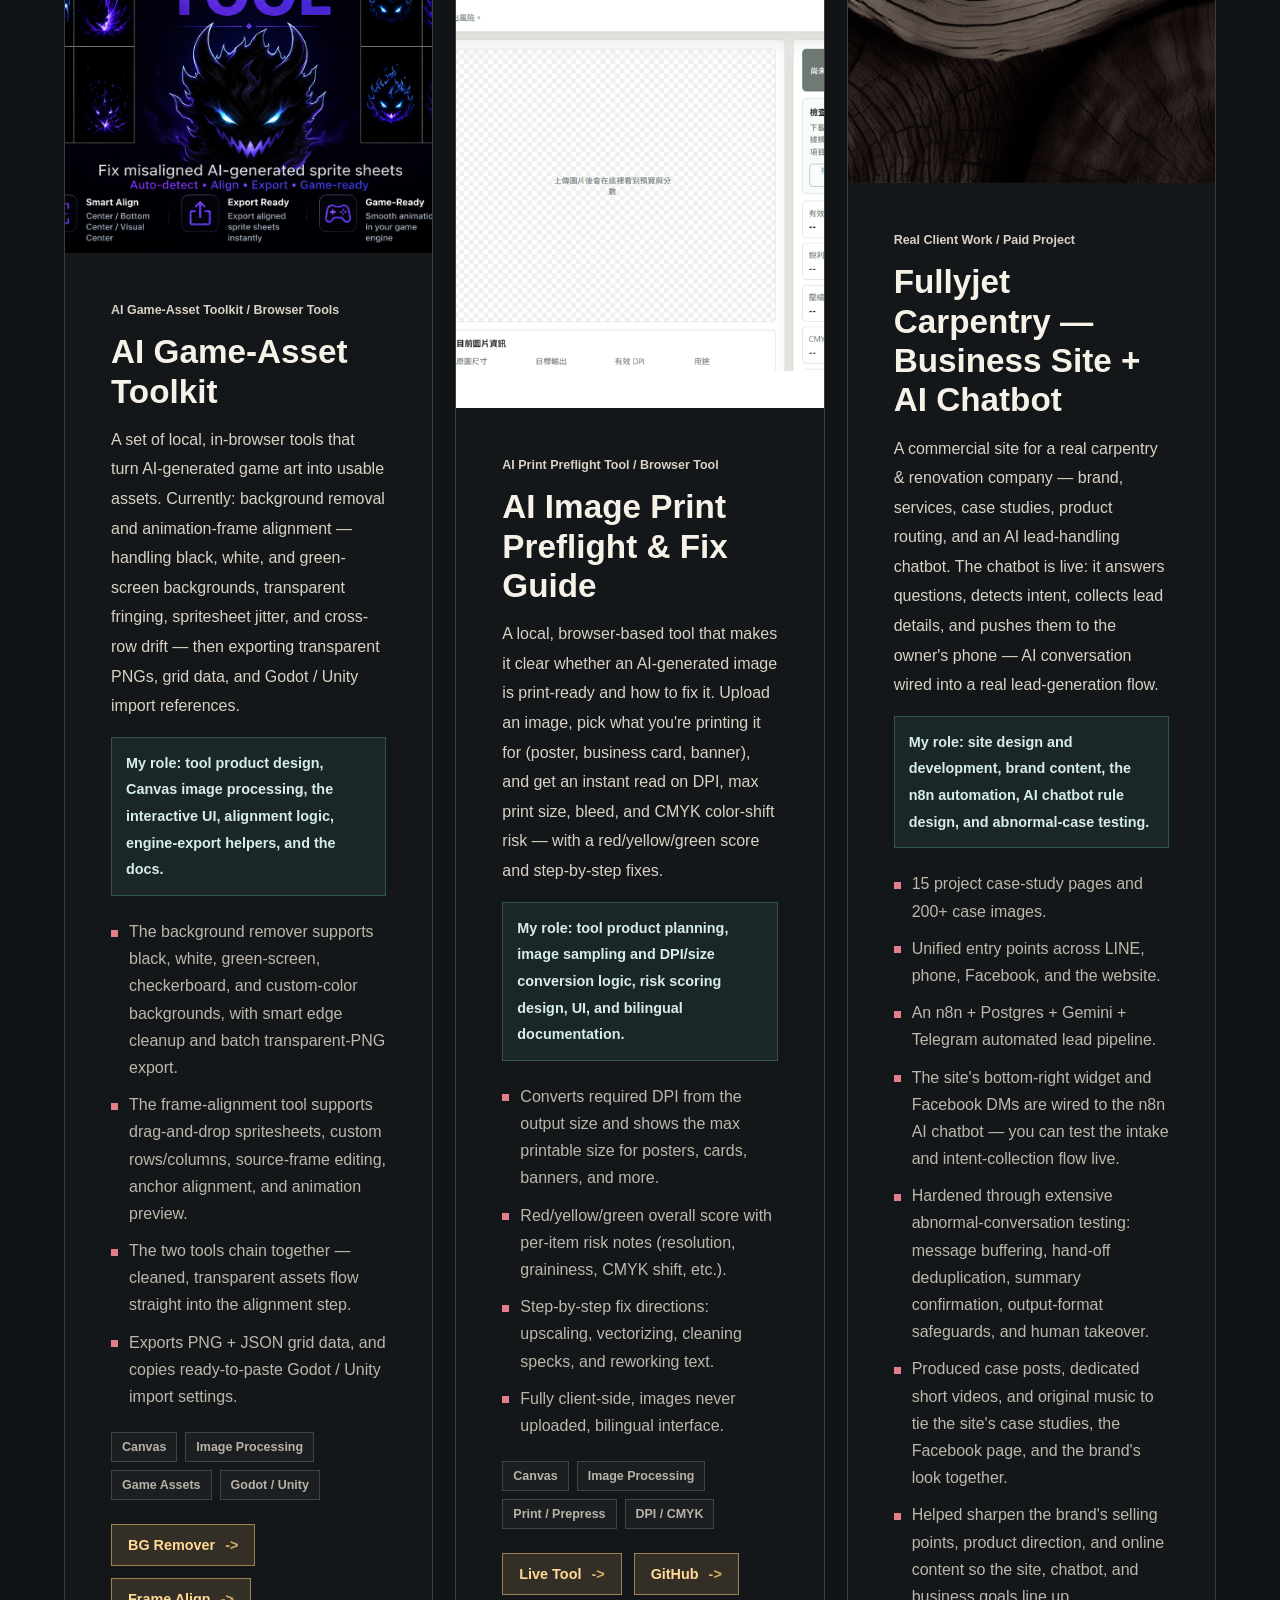
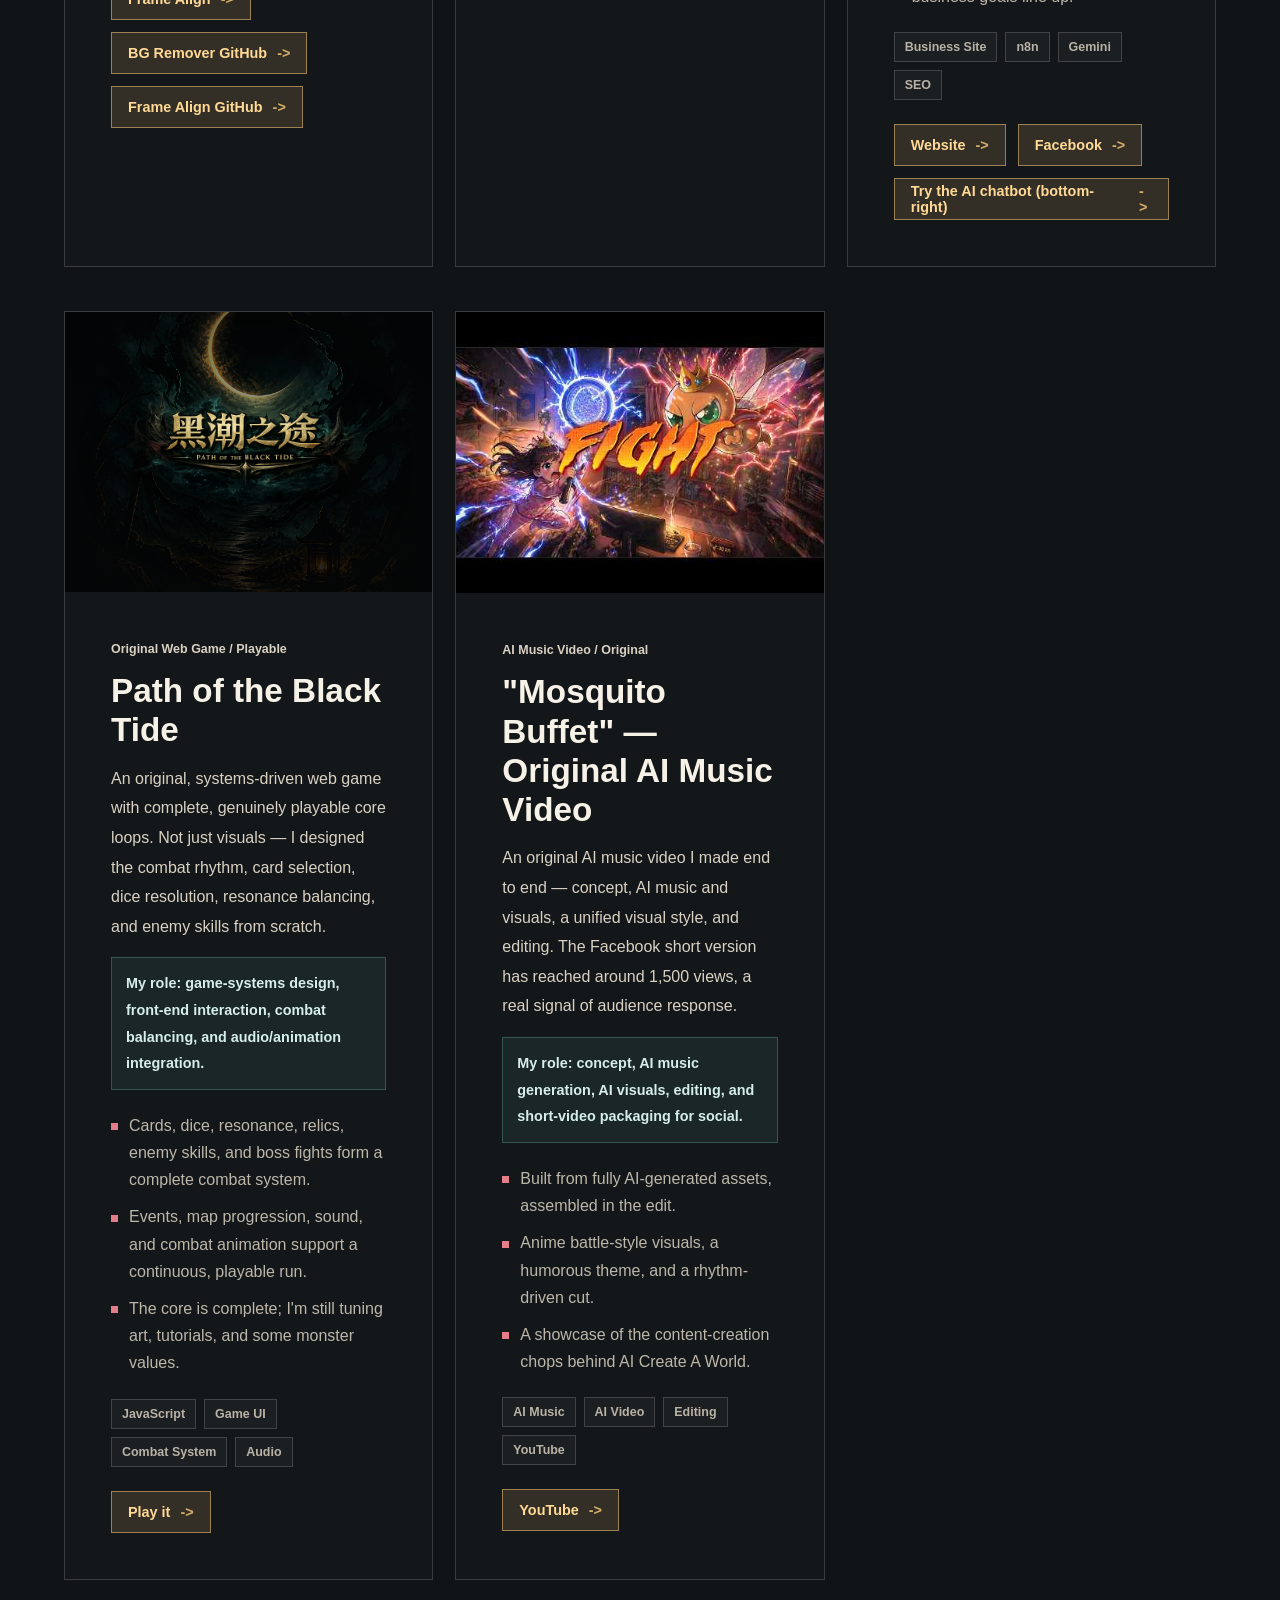
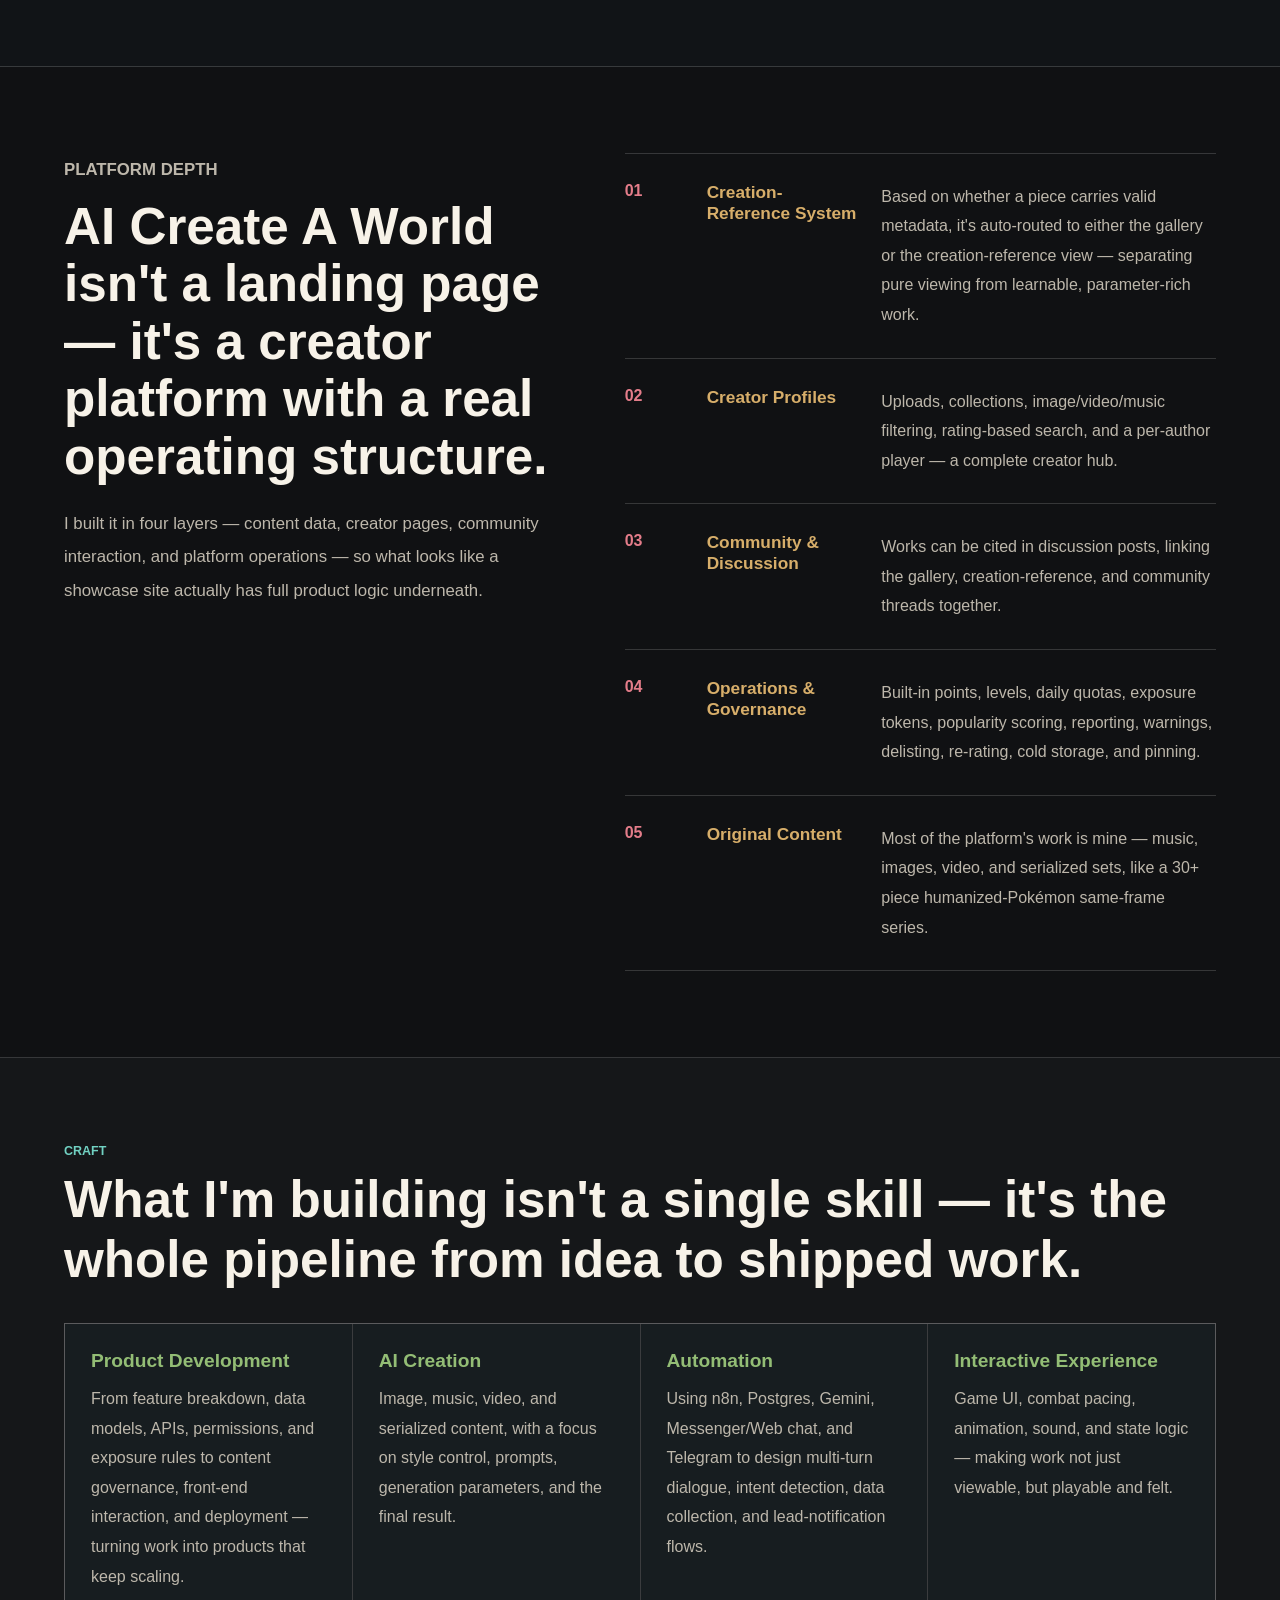
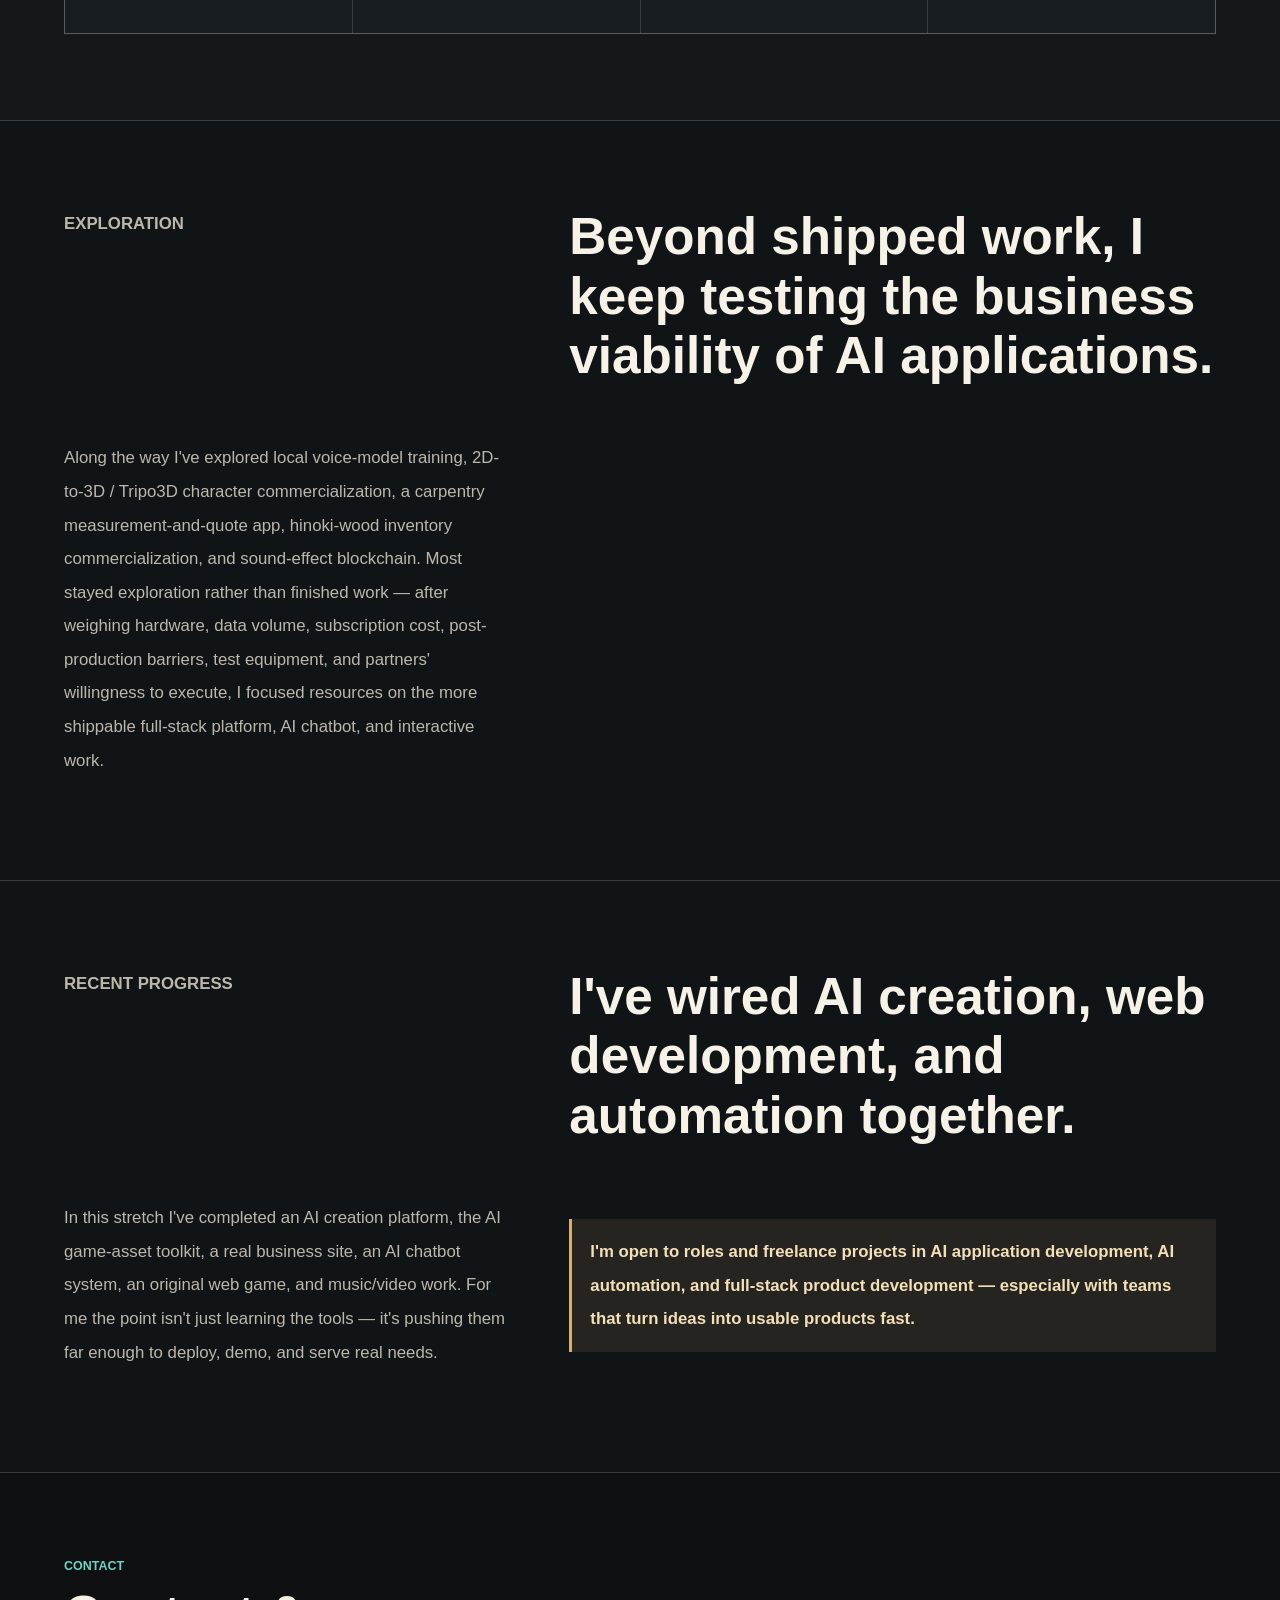
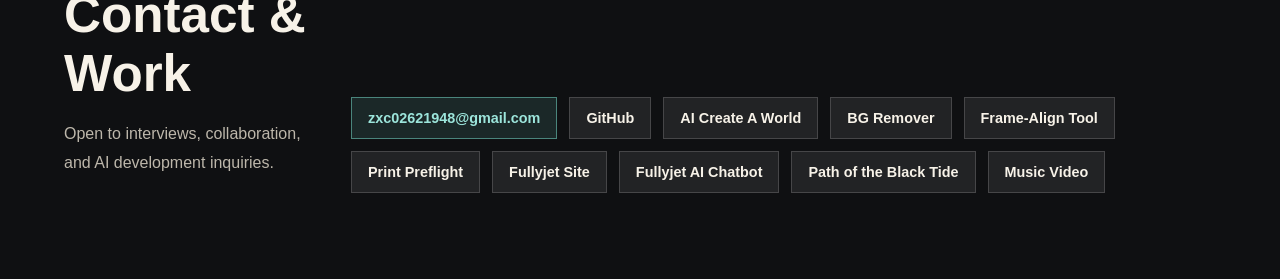
==== commit 78c28ec9: "Add GitHub button to hero actions Co-Authored-By: Claude Opus 4.8 <noreply@anthropic.com>" ====
--- a/en.html
+++ b/en.html
@@ -37,6 +37,7 @@
         </p>
         <div class="hero-actions" aria-label="Quick links">
           <a class="button primary" href="#projects">View work</a>
+          <a class="button ghost" href="https://github.com/zxc02621948-sketch" target="_blank" rel="noopener noreferrer">GitHub</a>
           <a class="button ghost" href="https://aicreateaworld.com/" target="_blank" rel="noopener noreferrer">AI Create A World</a>
         </div>
       </div>
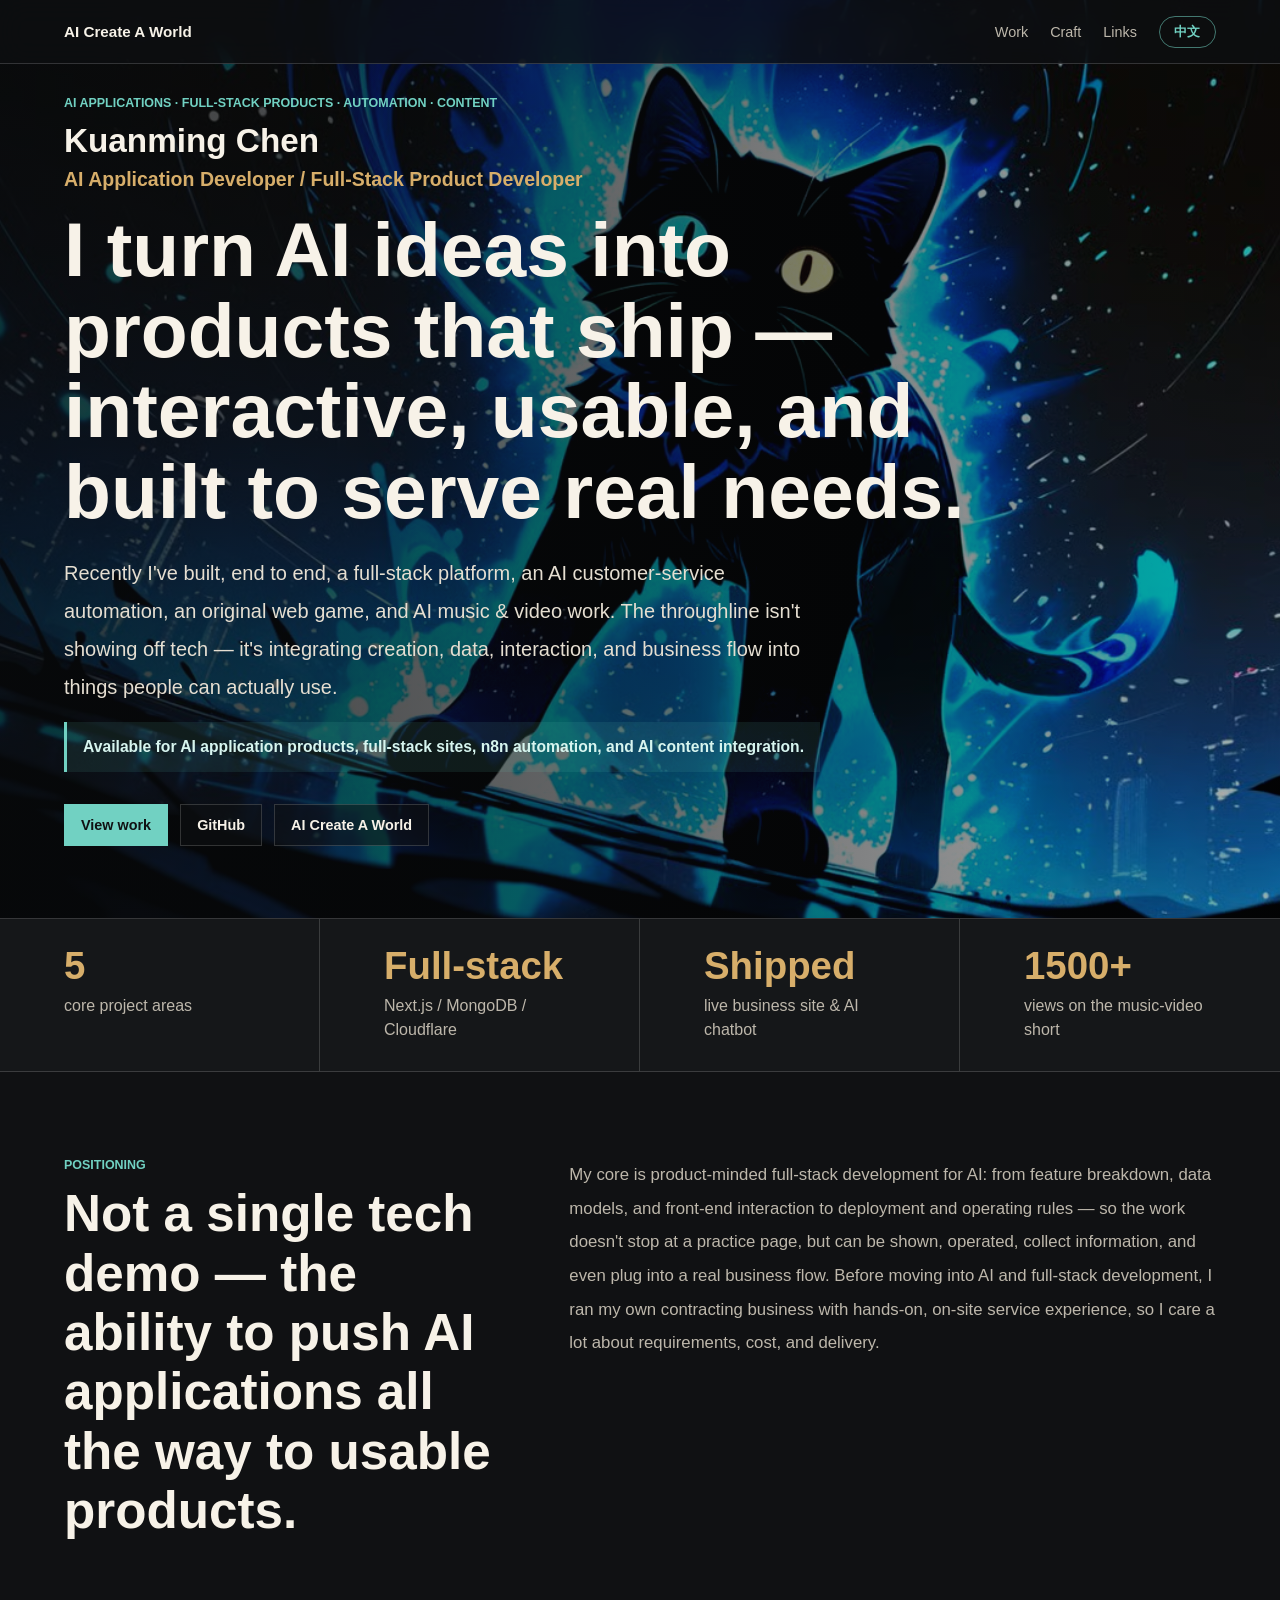
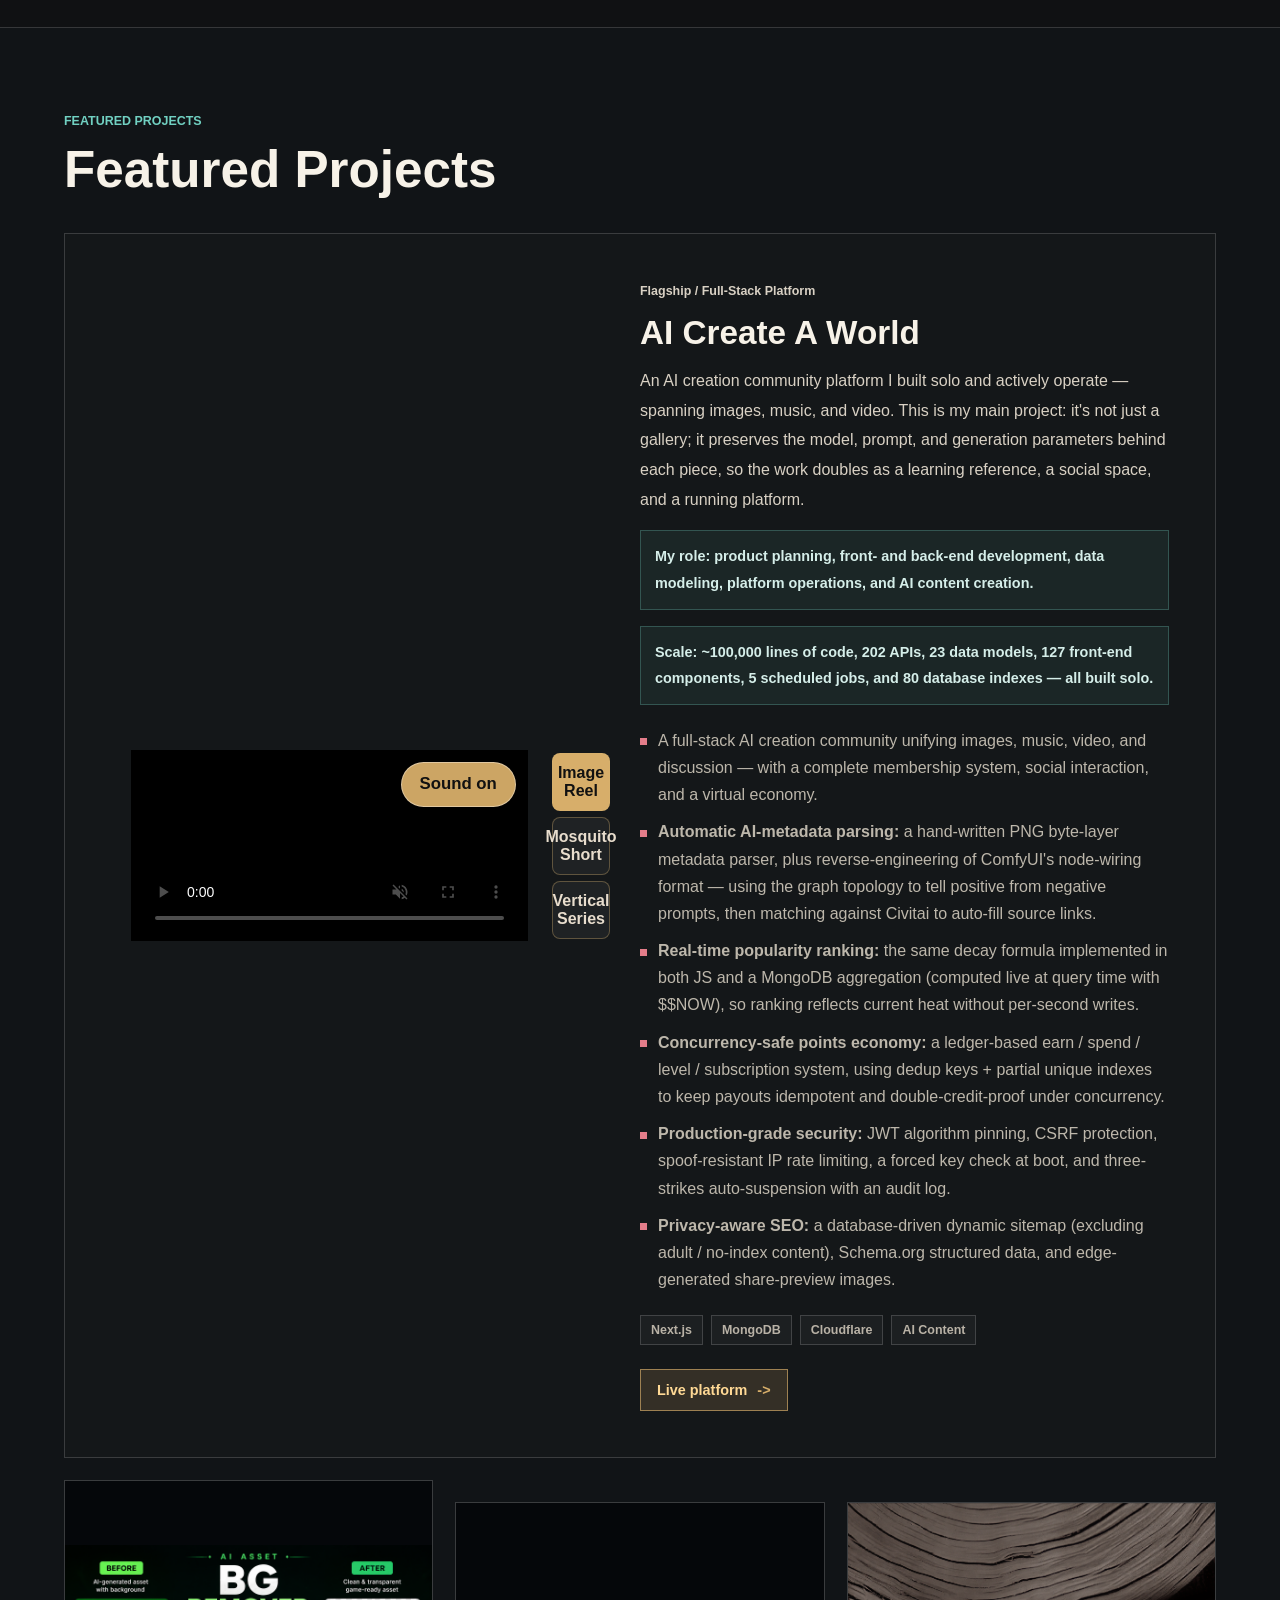
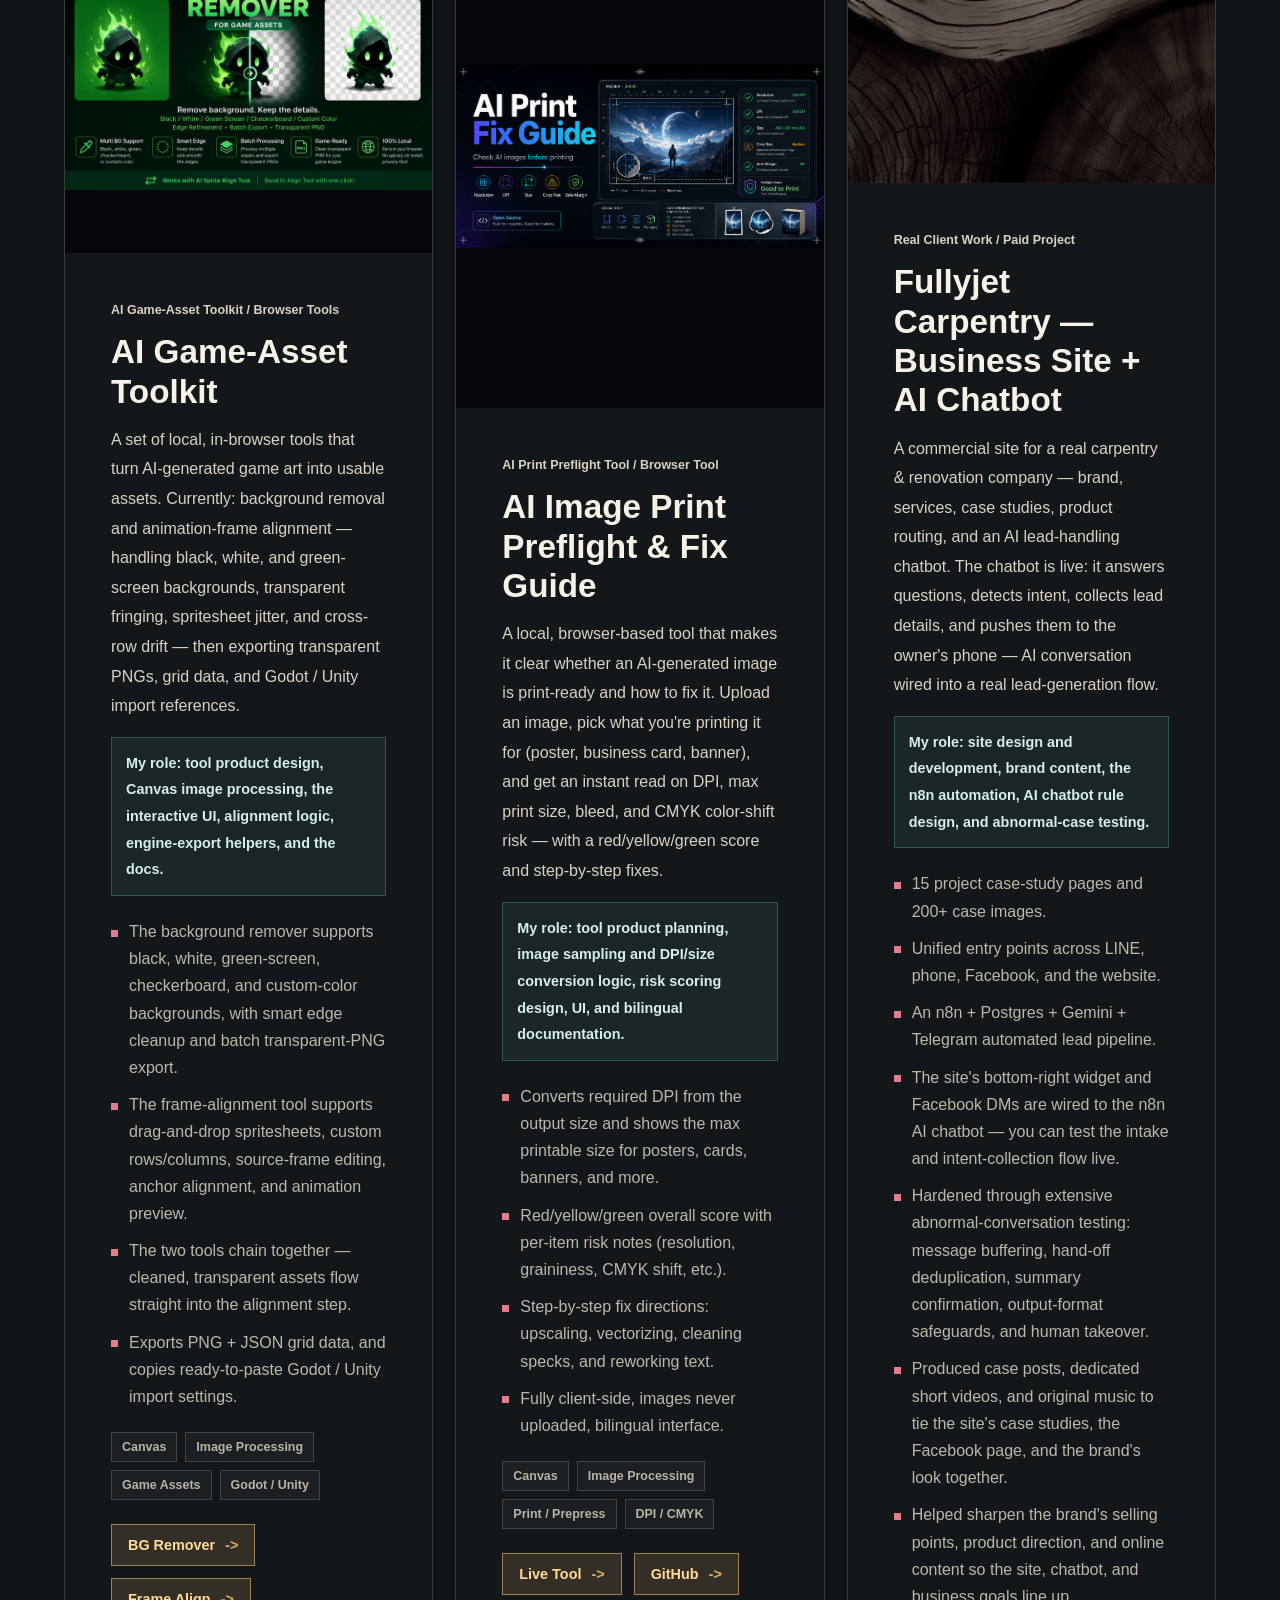
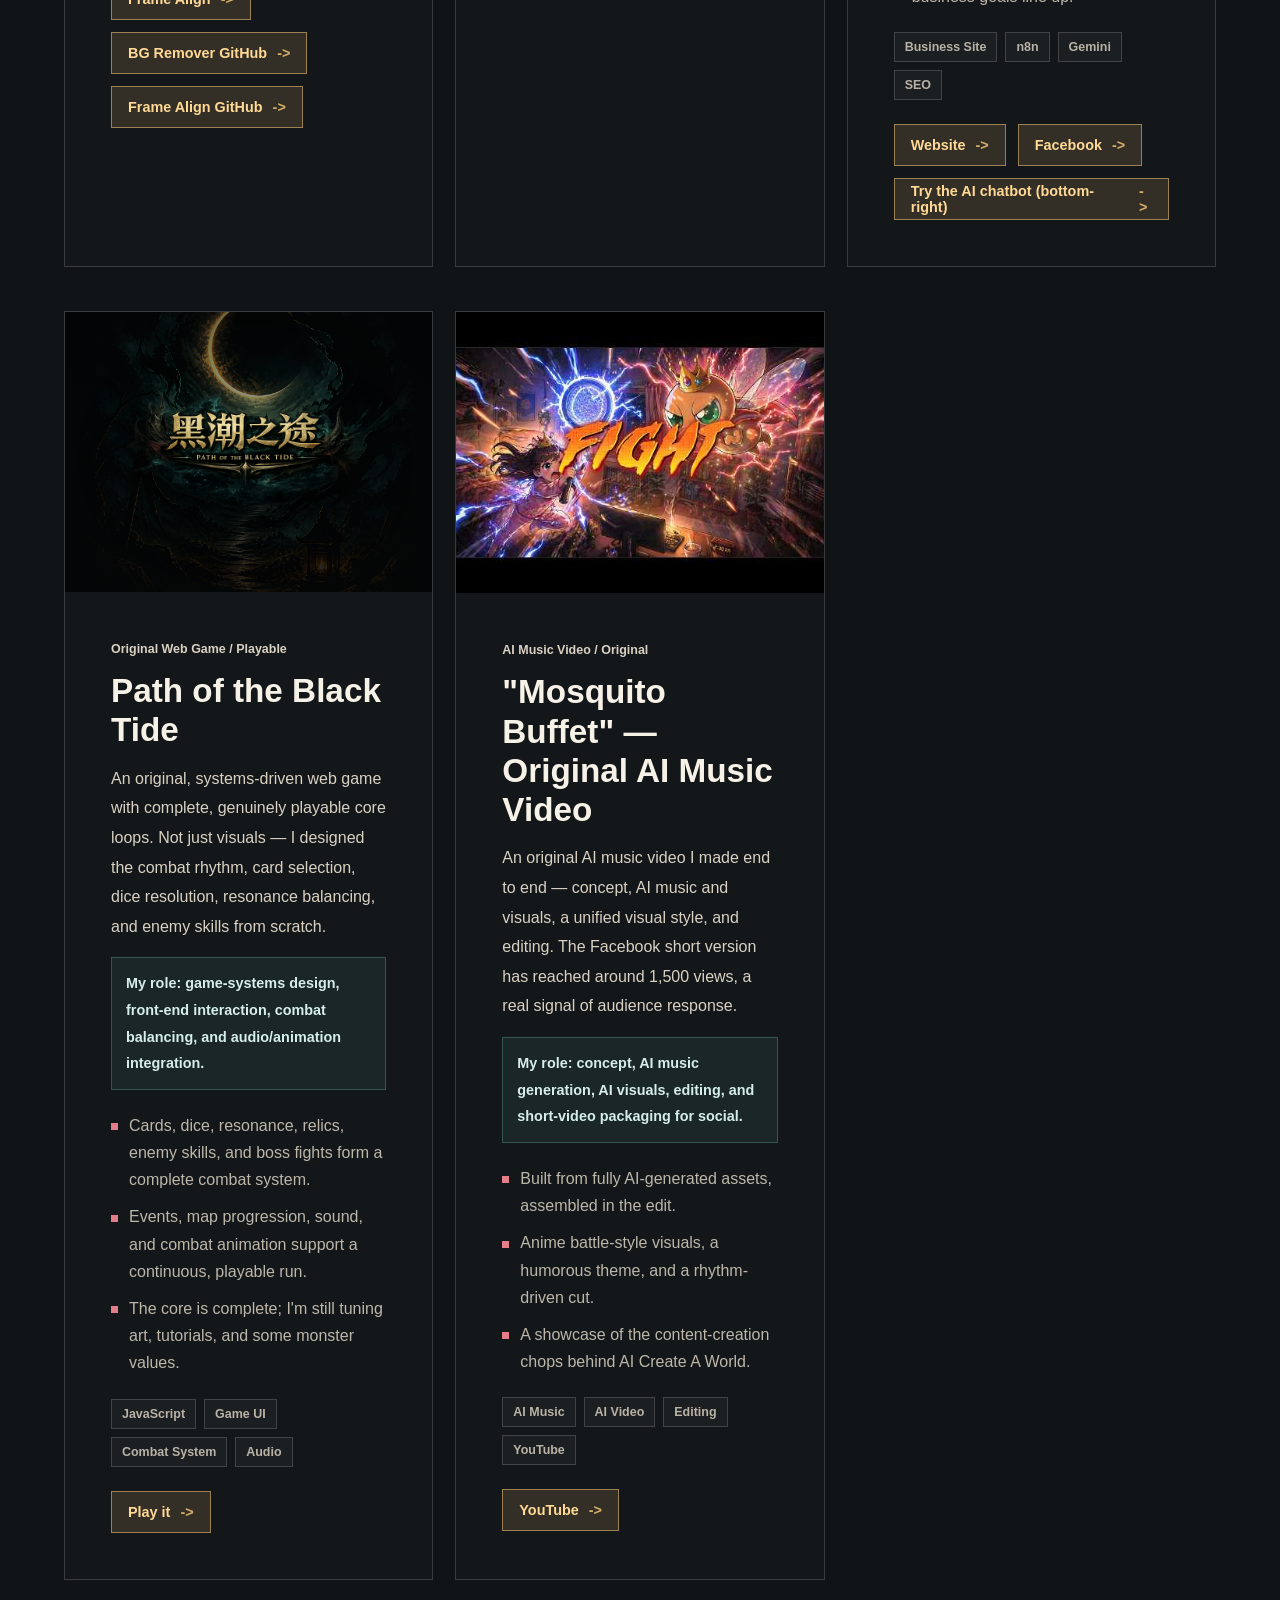
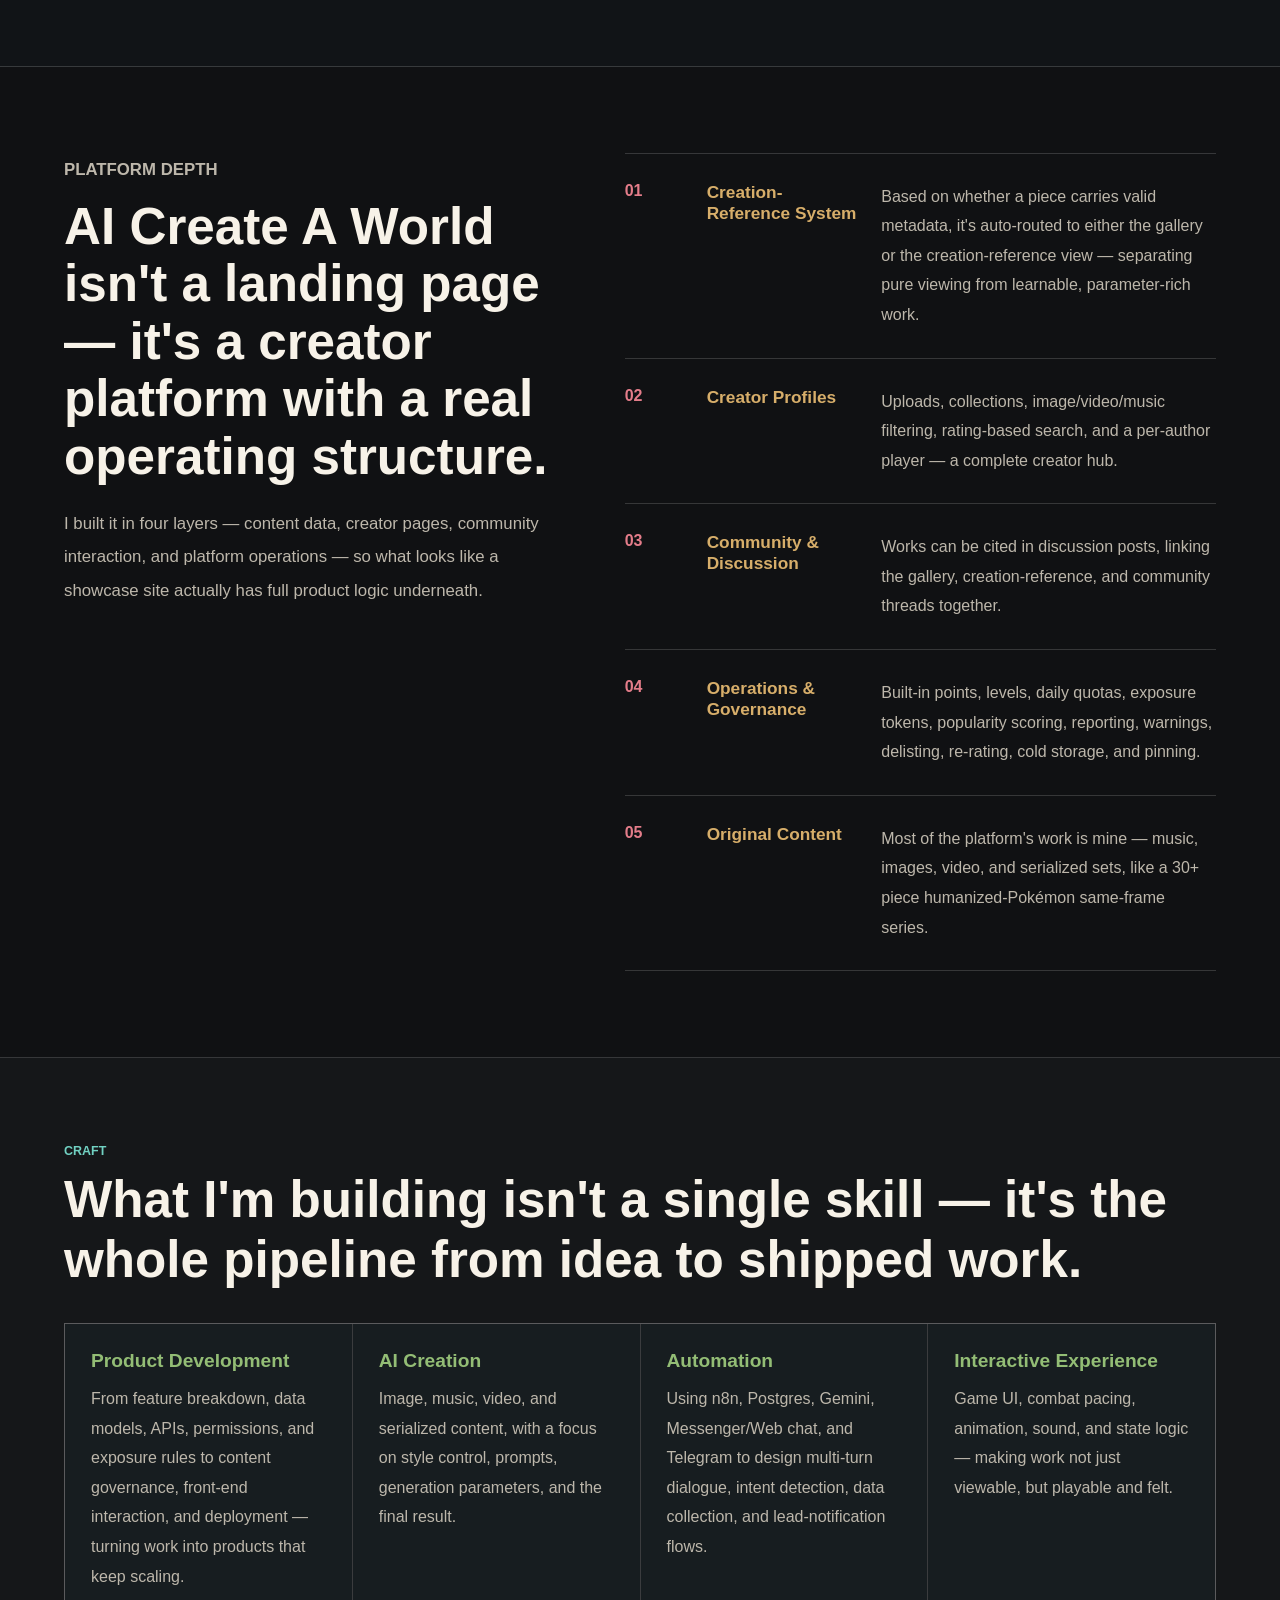
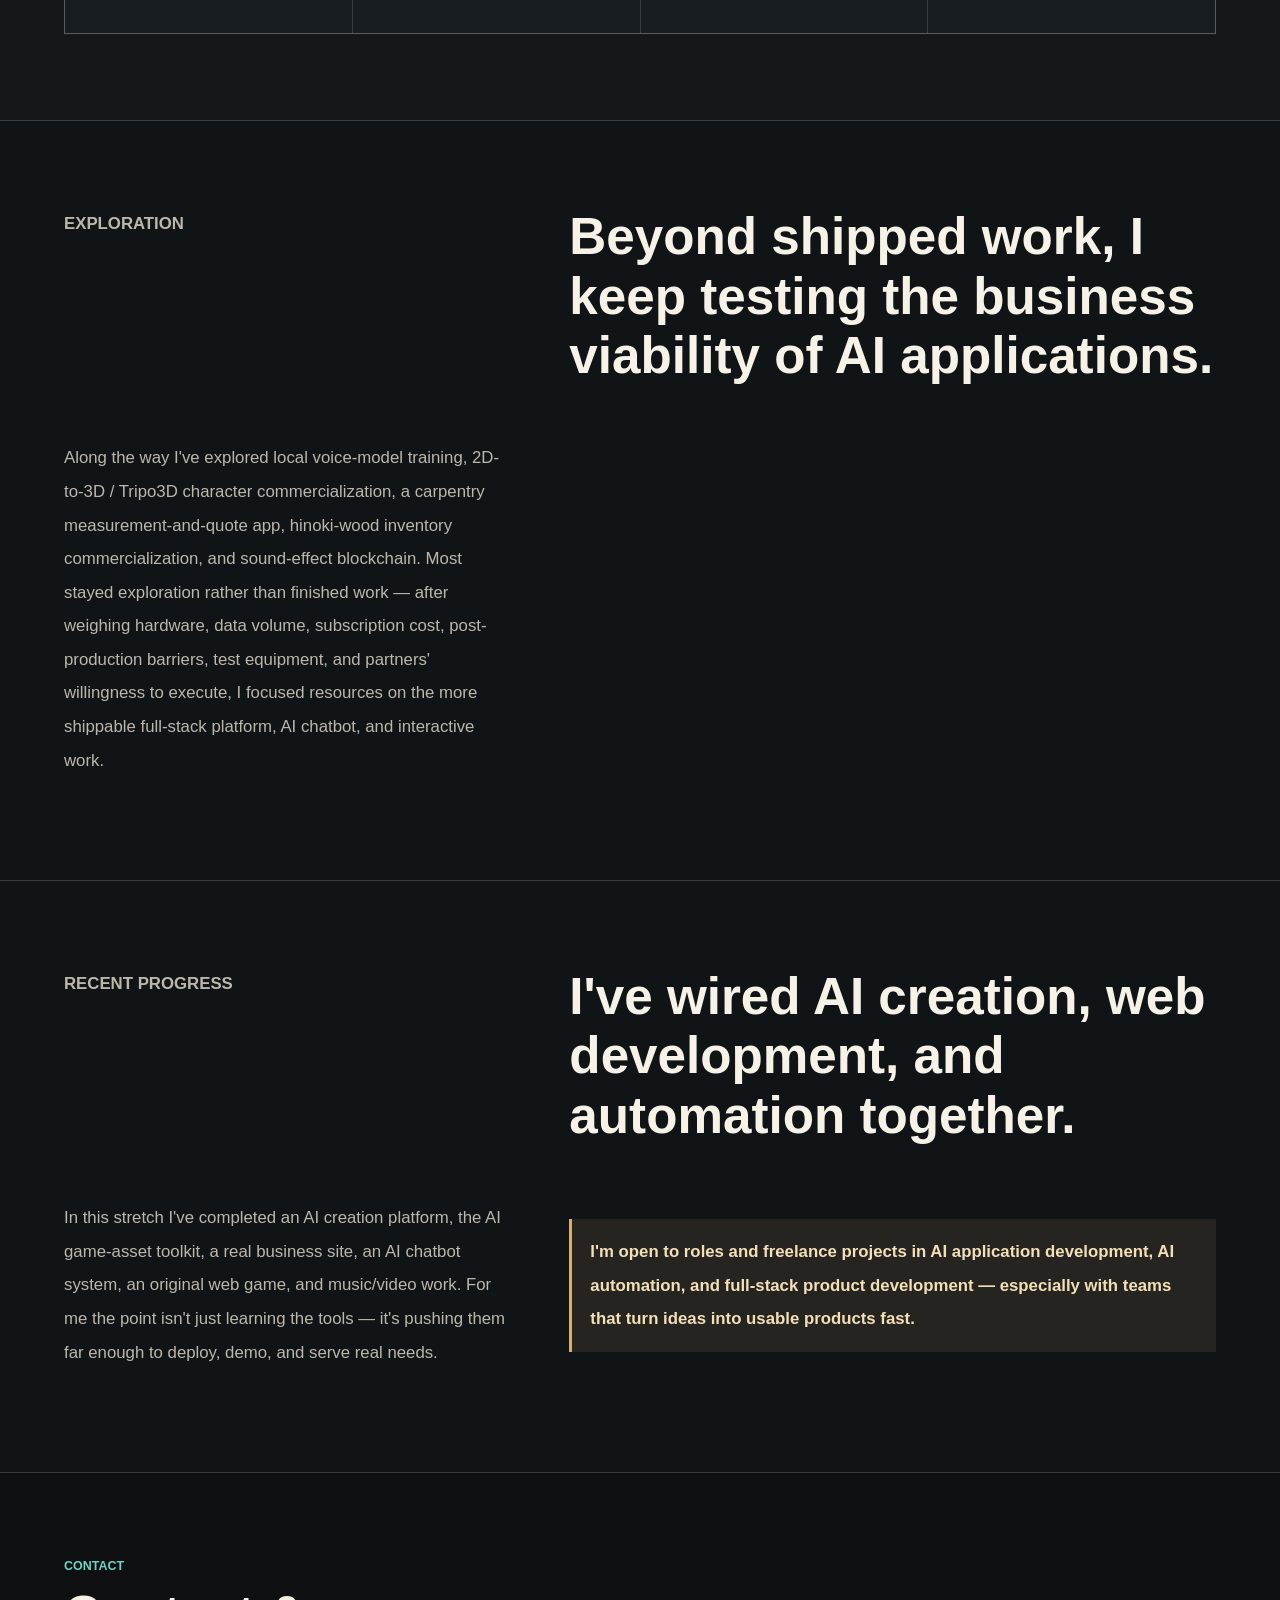
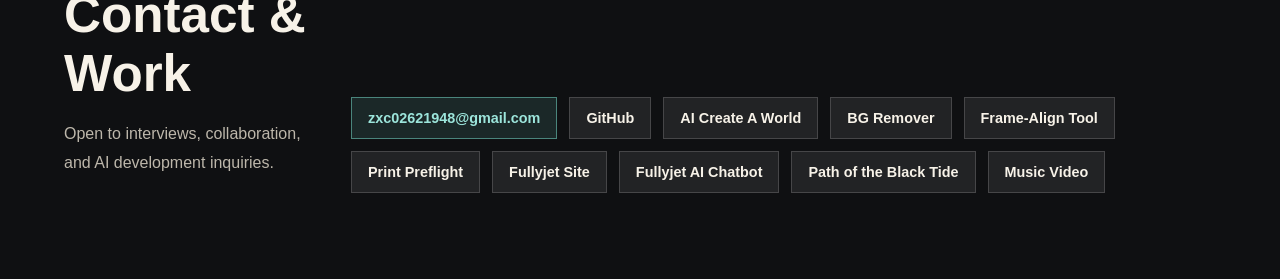
==== commit a2498ef9: "Use designed banners for tool project cards Co-Authored-By: Claude Opus 4.8 <noreply@anthropic.com>" ====
--- a/en.html
+++ b/en.html
@@ -127,8 +127,8 @@
 
       <div class="project-grid">
         <article class="project">
-          <div class="project-image sprite-tool-card">
-            <img src="./assets/sprite-align-before-after.png" alt="AI game-asset toolkit cleaning up a spritesheet, before and after">
+          <div class="project-image banner-card">
+            <img src="./assets/bg-remover-card.png" alt="AI game-asset toolkit — BG remover and sprite-align tool banner">
           </div>
           <div class="project-body">
             <p class="project-kicker">AI Game-Asset Toolkit / Browser Tools</p>
@@ -162,8 +162,8 @@
         </article>
 
         <article class="project">
-          <div class="project-image">
-            <img src="./assets/print-preflight-hero.png" alt="AI image print preflight & fix guide main screen">
+          <div class="project-image banner-card">
+            <img src="./assets/print-preflight-card.png" alt="AI image print preflight & fix guide banner">
           </div>
           <div class="project-body">
             <p class="project-kicker">AI Print Preflight Tool / Browser Tool</p>
--- a/styles.css
+++ b/styles.css
@@ -365,6 +365,17 @@
   width: 100%;
   height: 100%;
   object-fit: cover;
+}
+
+.banner-card {
+  overflow: hidden;
+  background: #05070a;
+}
+
+.banner-card img {
+  width: 100%;
+  height: 100%;
+  object-fit: contain;
 }
 
 .game-logo-card {
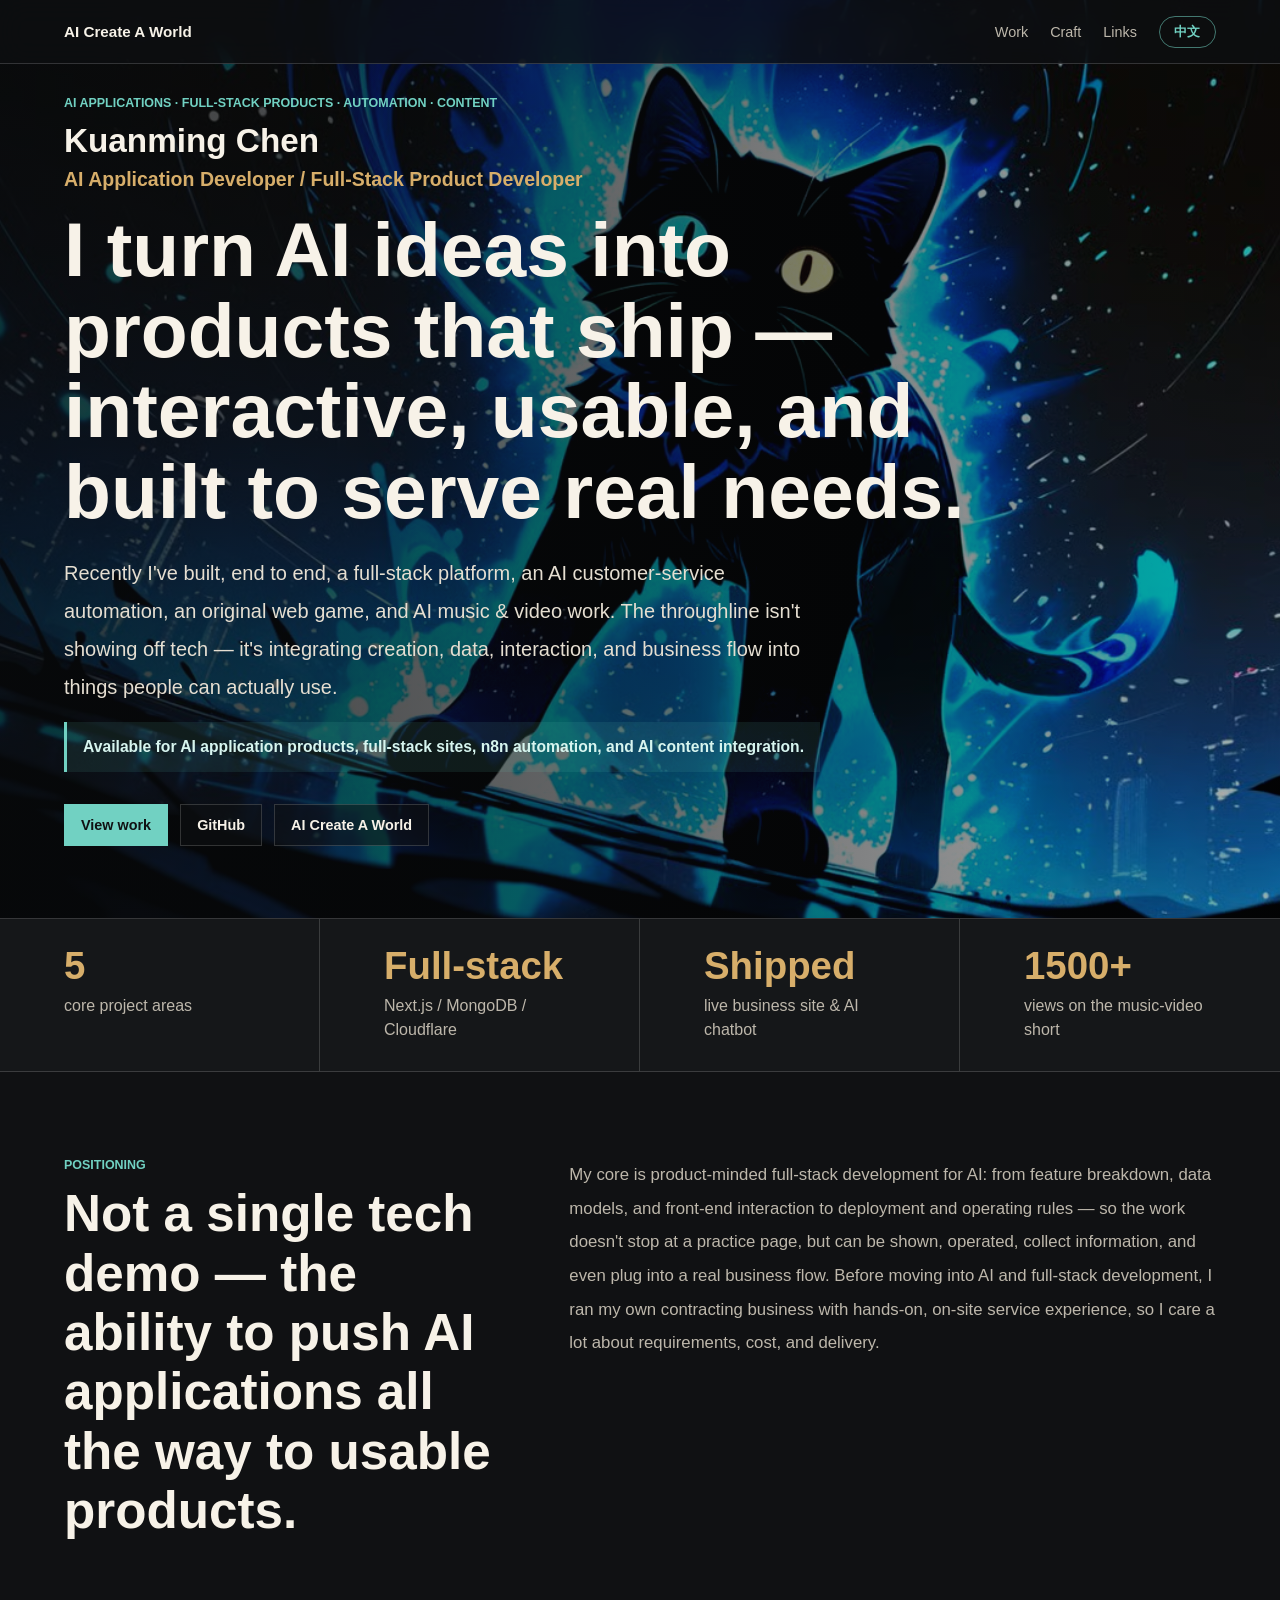
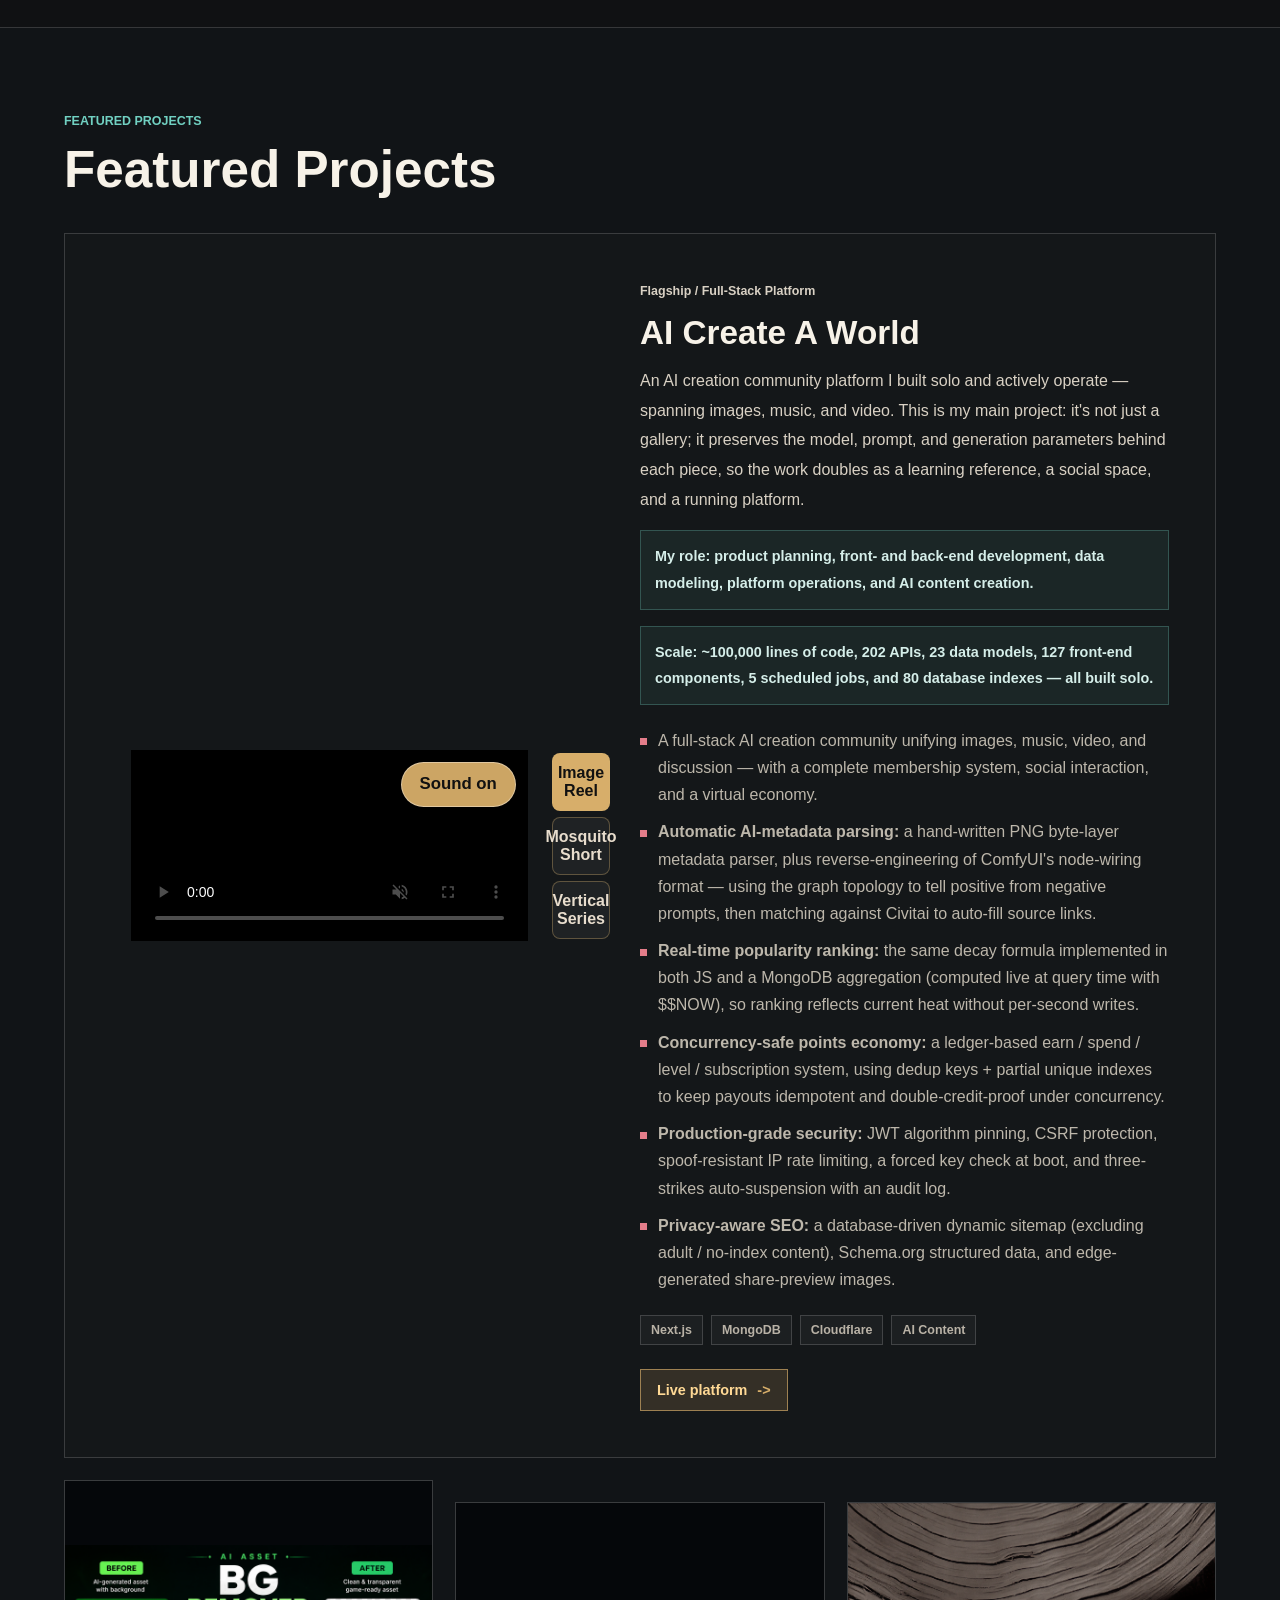
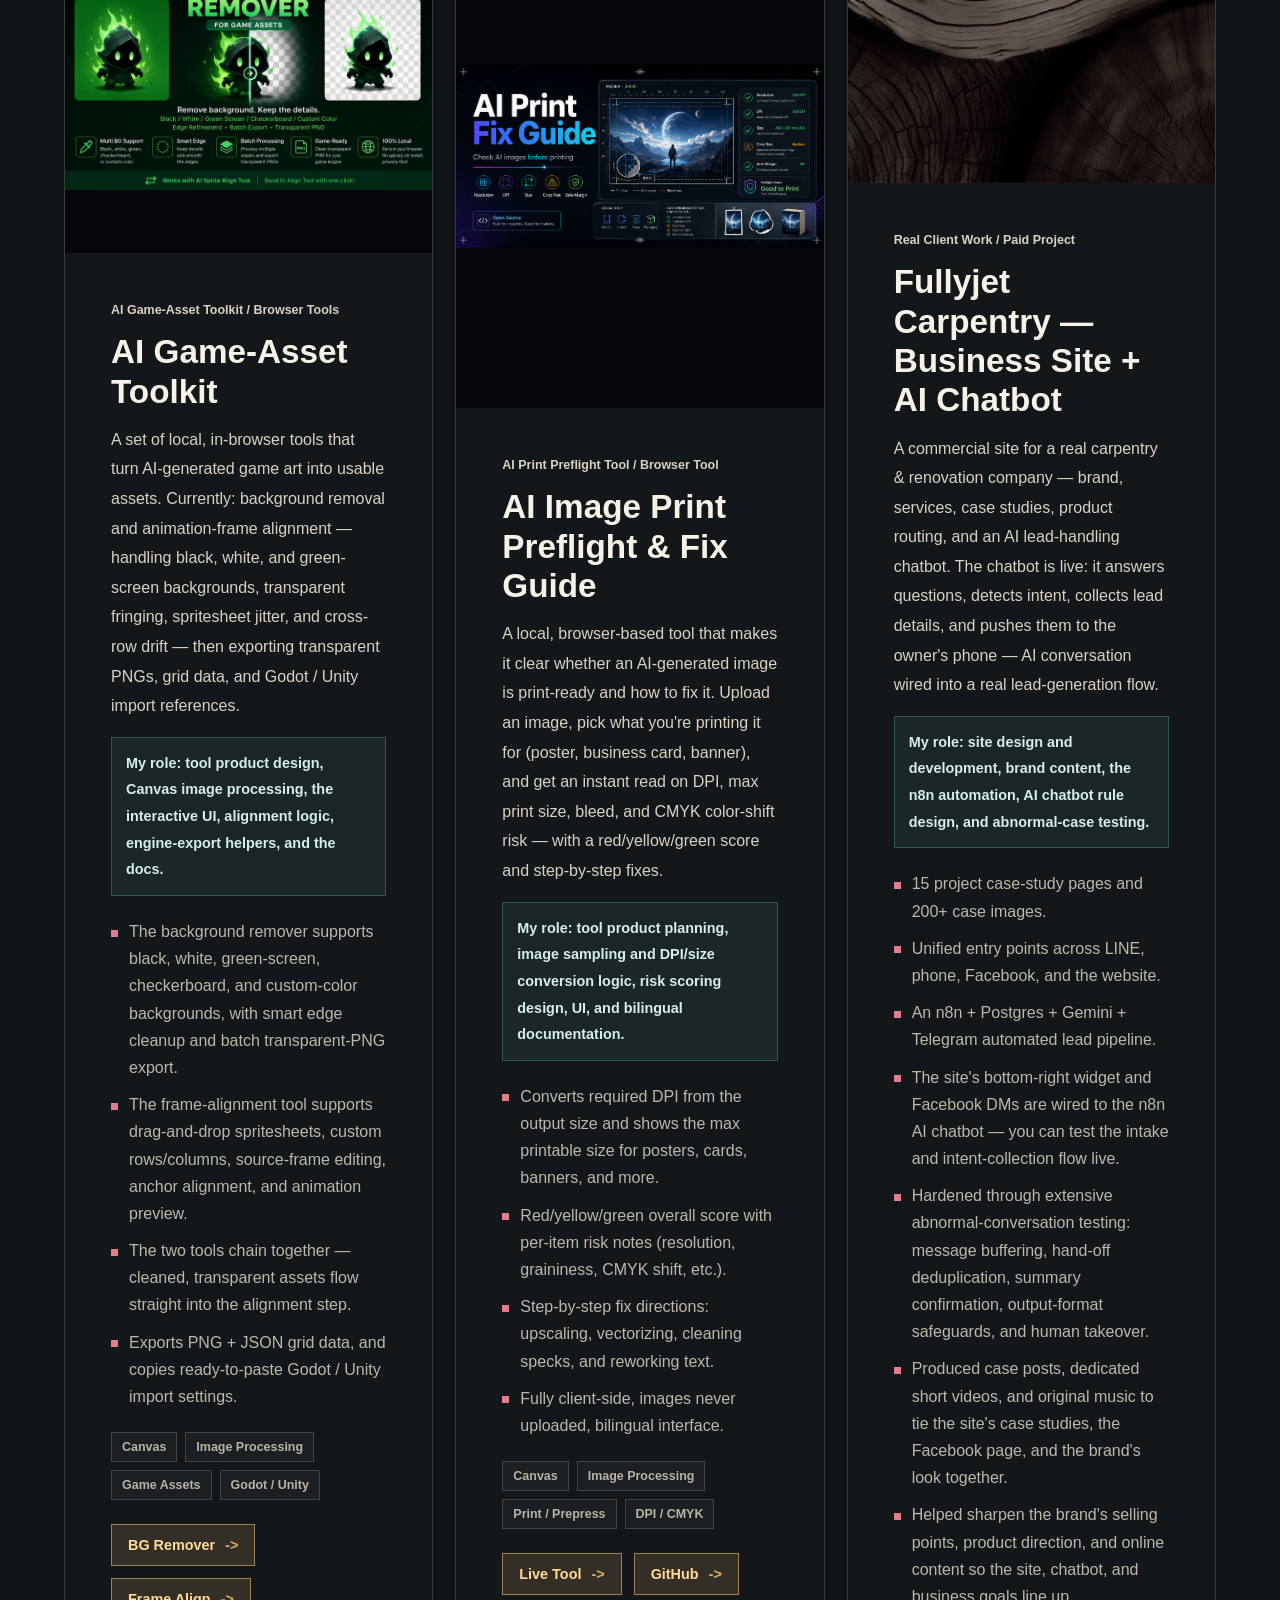
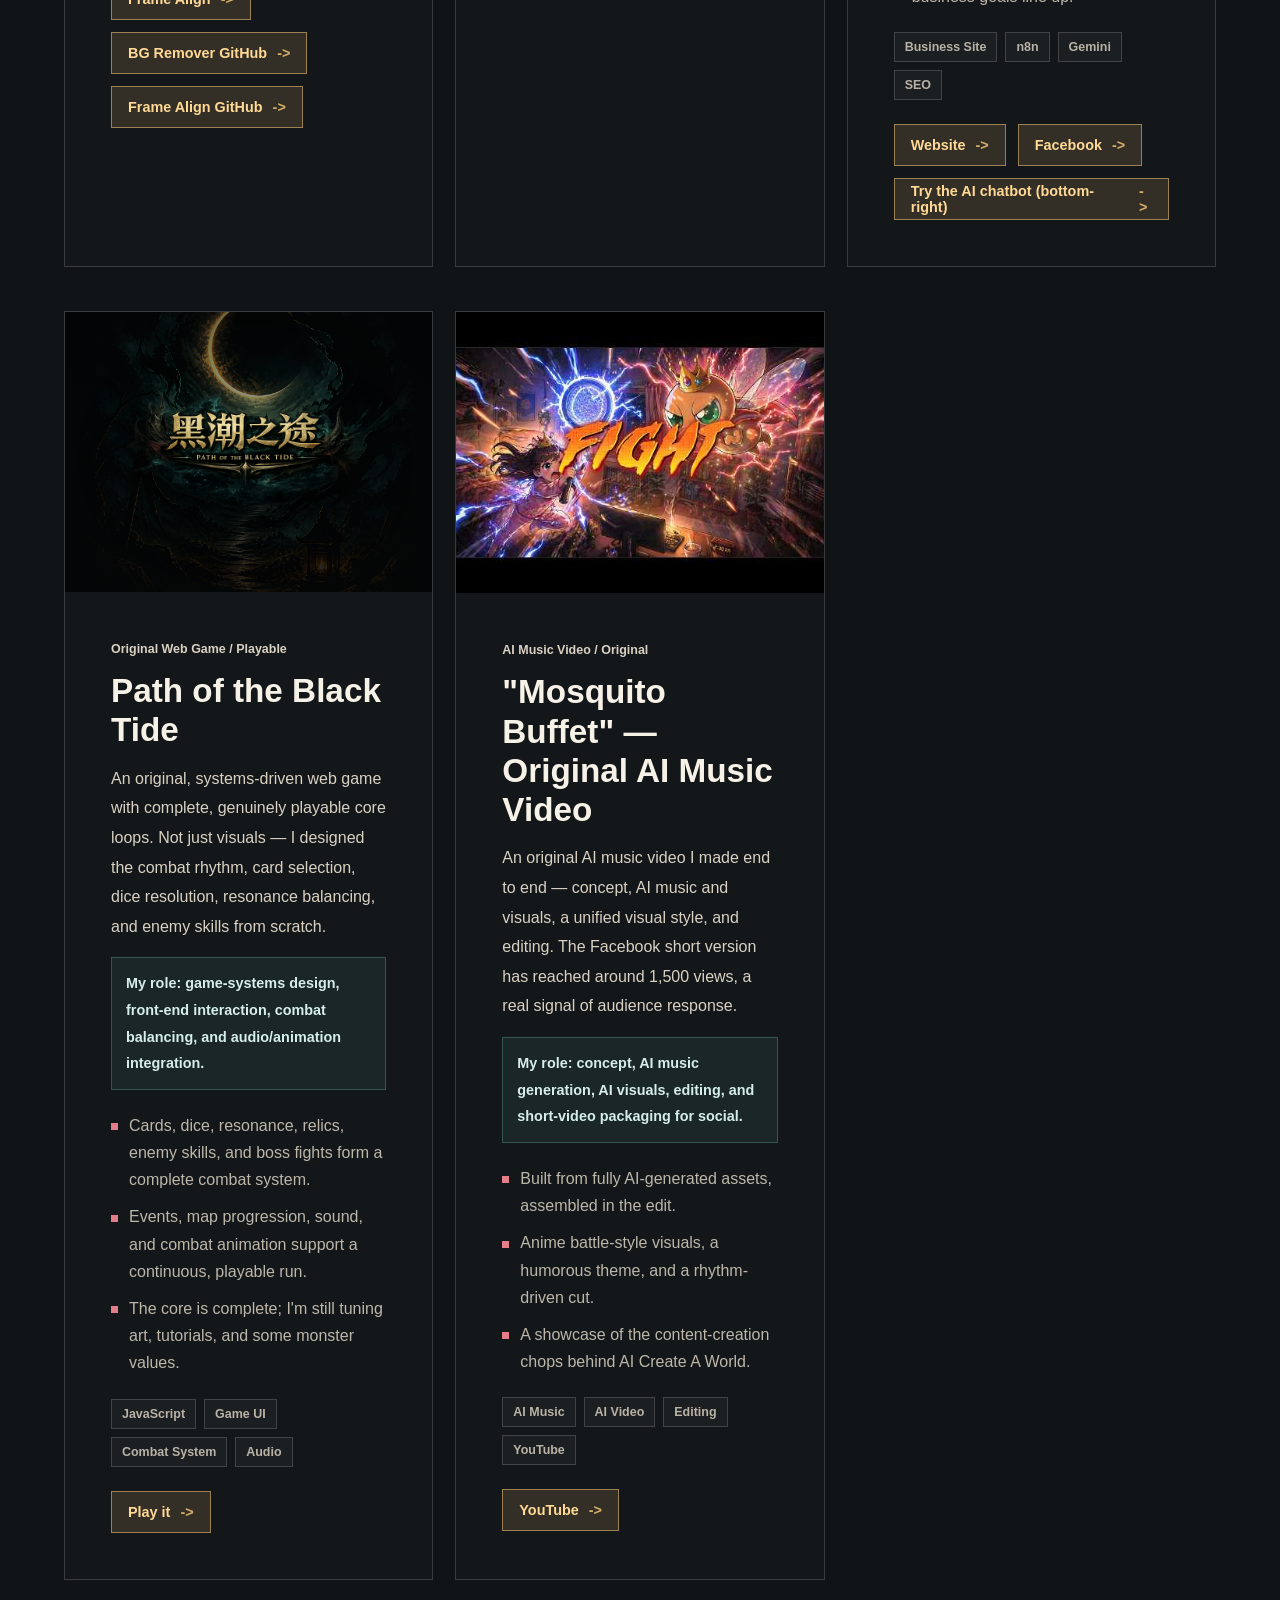
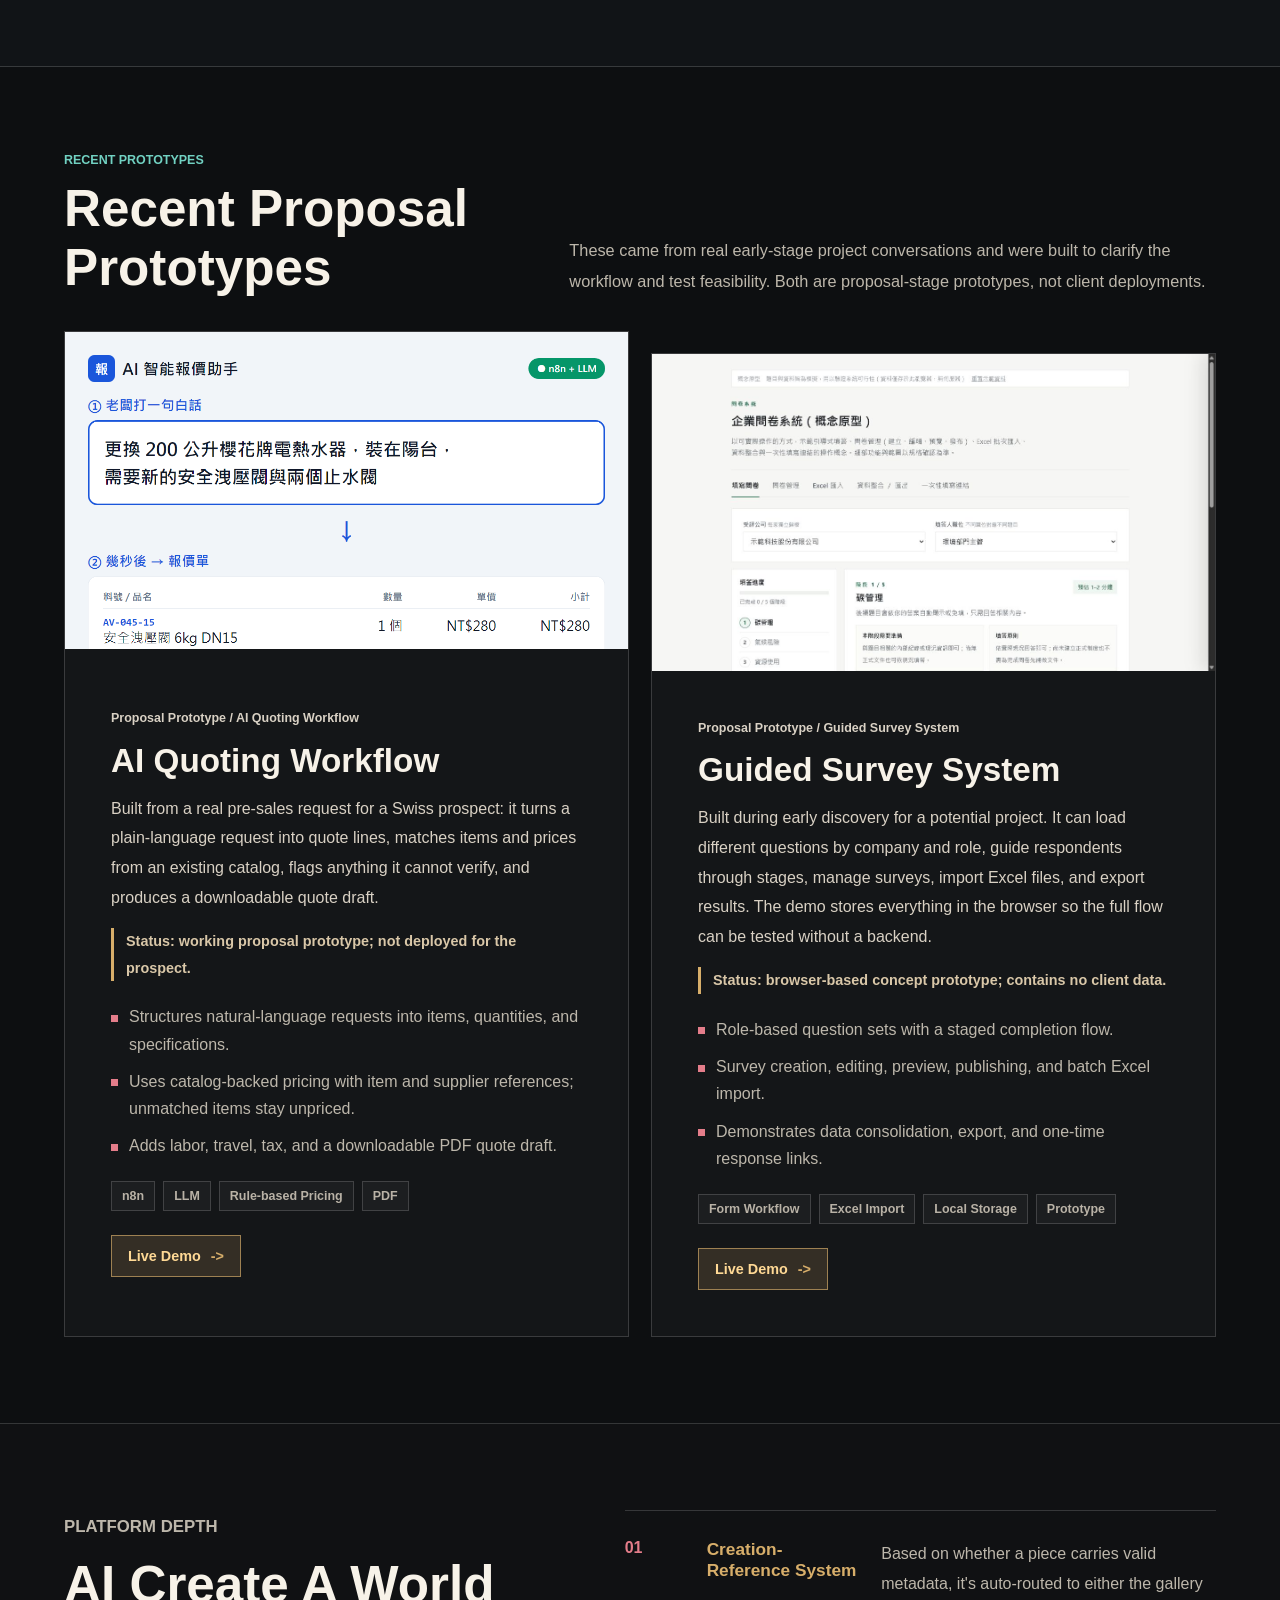
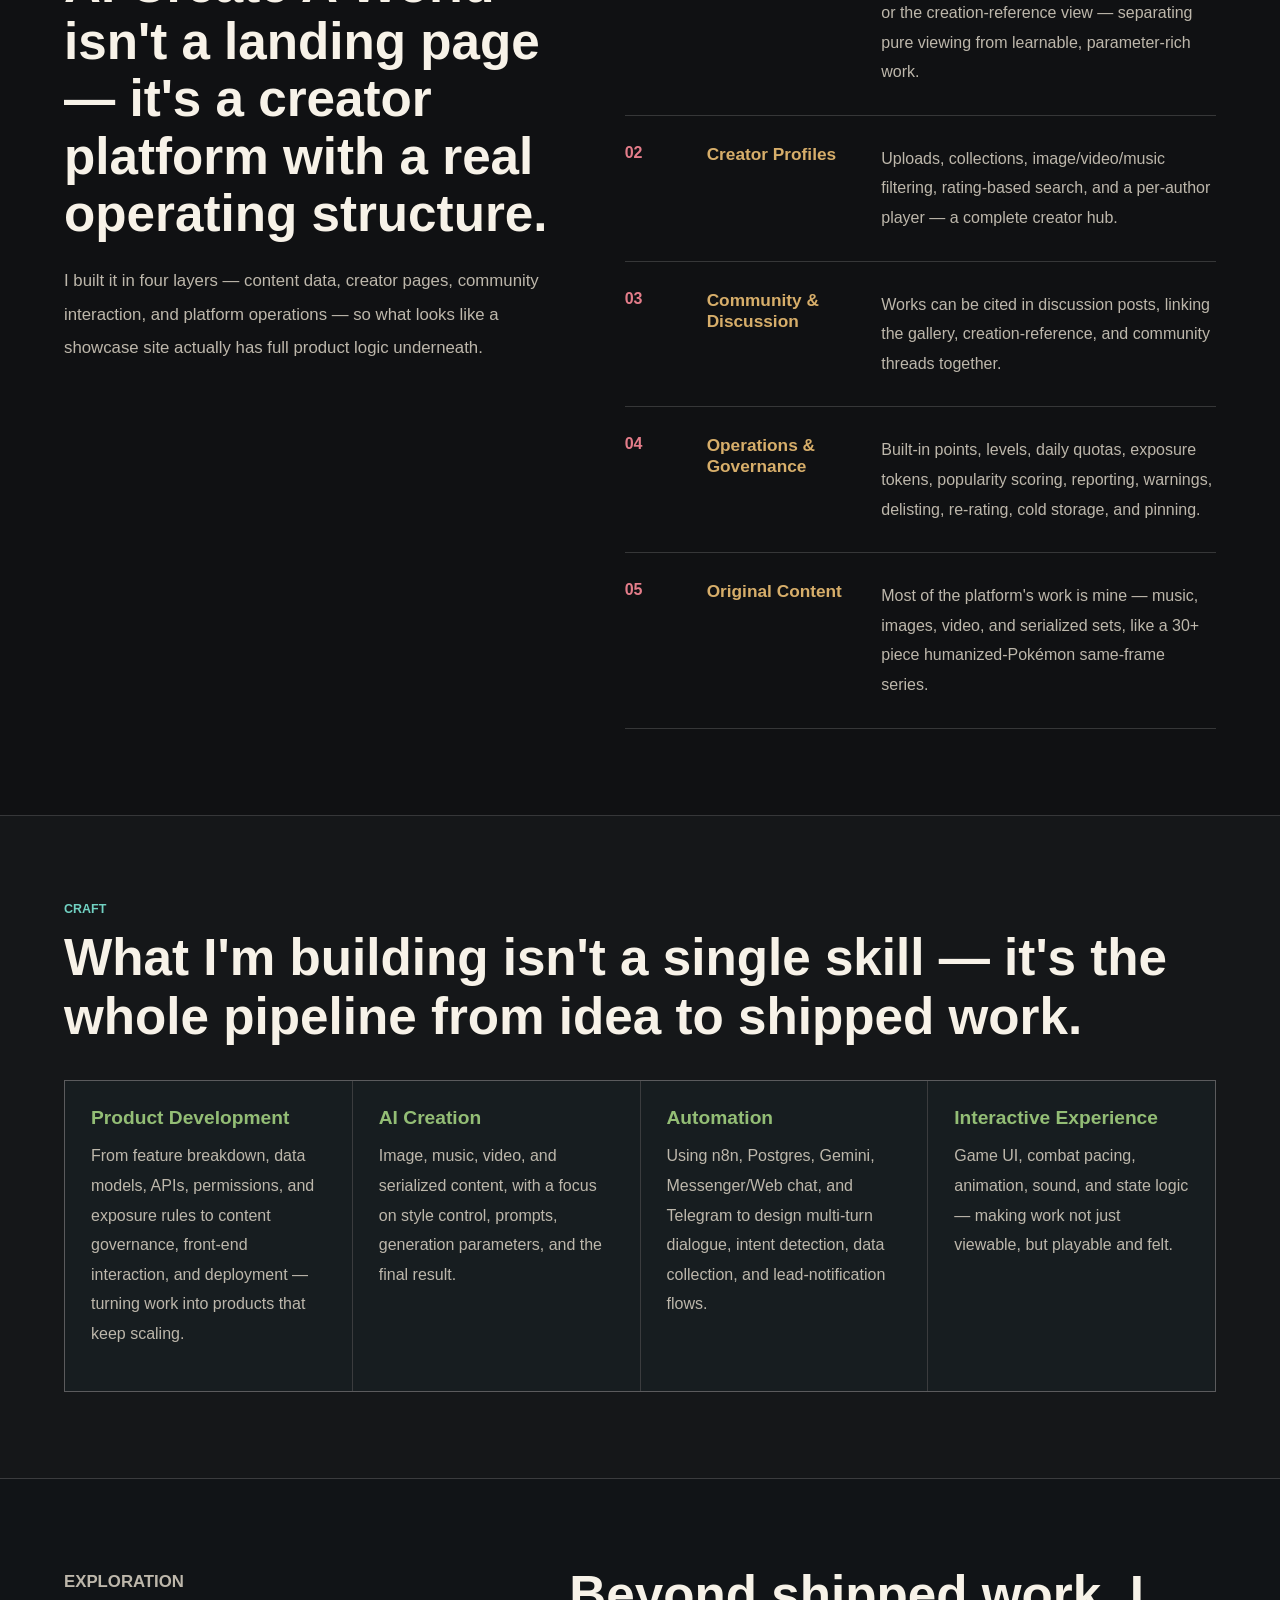
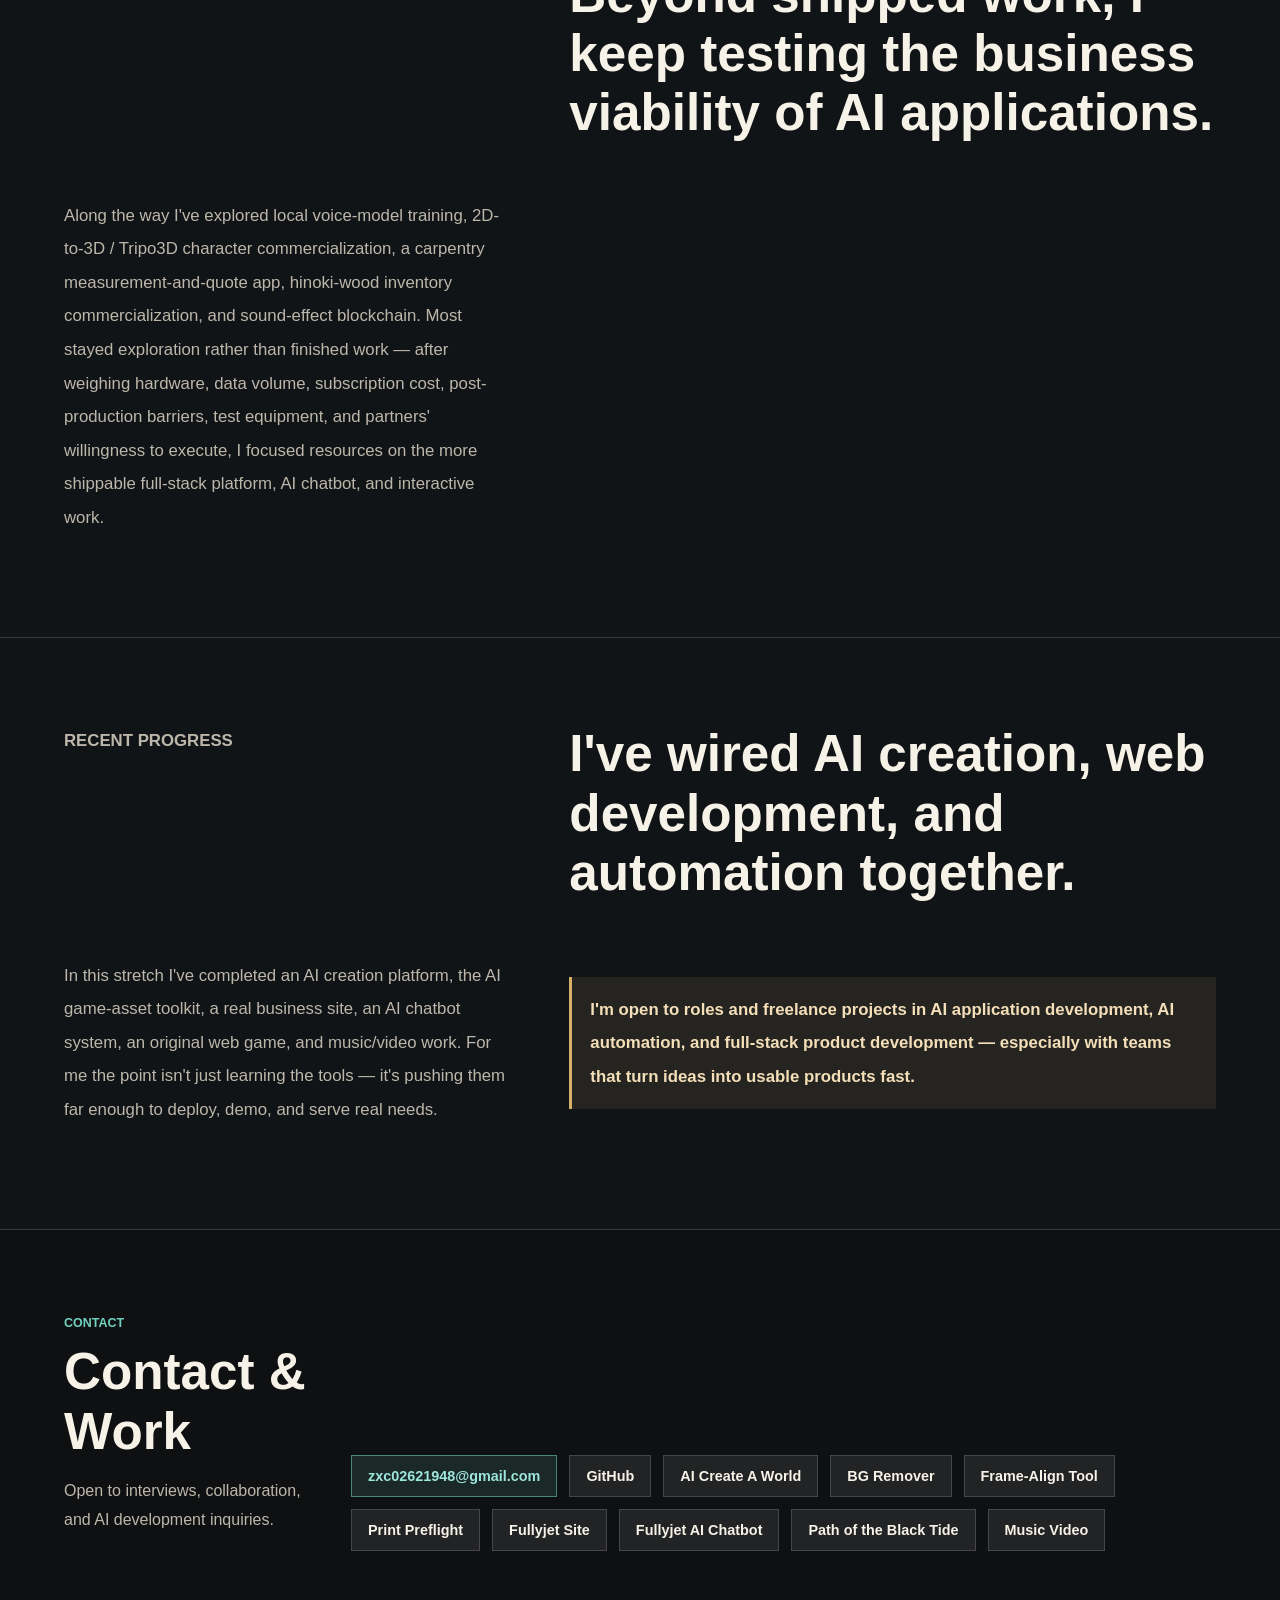
==== commit cf890a81: "Add recent proposal prototypes" ====
--- a/en.html
+++ b/en.html
@@ -3,6 +3,8 @@
 <head>
   <meta charset="utf-8">
   <meta name="viewport" content="width=device-width, initial-scale=1">
+  <link rel="icon" type="image/png" href="favicon.png">
+  <link rel="apple-touch-icon" href="favicon.png">
   <title>Kuanming Chen — AI Application & Full-Stack Developer | Portfolio</title>
   <meta name="description" content="Portfolio of Kuanming Chen, AI application & full-stack product developer. Featuring an AI creation community platform, an AI game-asset toolkit, a real client business site with an AI chatbot, an original web game, and an original AI music video.">
   <link rel="stylesheet" href="./styles.css">
@@ -287,6 +289,81 @@
             </div>
             <div class="project-links">
               <a href="https://www.youtube.com/watch?v=mQuI5l_p_Xk" target="_blank" rel="noopener noreferrer">YouTube</a>
+            </div>
+          </div>
+        </article>
+      </div>
+    </section>
+
+    <section id="prototypes" class="prototypes" aria-label="Recent proposal prototypes">
+      <div class="section-heading prototype-heading">
+        <div>
+          <p class="eyebrow">Recent Prototypes</p>
+          <h2>Recent Proposal Prototypes</h2>
+        </div>
+        <p>
+          These came from real early-stage project conversations and were built to clarify the workflow
+          and test feasibility. Both are proposal-stage prototypes, not client deployments.
+        </p>
+      </div>
+
+      <div class="prototype-grid">
+        <article class="project prototype-card">
+          <div class="project-image prototype-image prototype-quote-image">
+            <img src="./assets/quote-prototype.png" alt="AI quoting workflow prototype">
+          </div>
+          <div class="project-body">
+            <p class="project-kicker">Proposal Prototype / AI Quoting Workflow</p>
+            <h3>AI Quoting Workflow</h3>
+            <p>
+              Built from a real pre-sales request for a Swiss prospect: it turns a plain-language request
+              into quote lines, matches items and prices from an existing catalog, flags anything it cannot
+              verify, and produces a downloadable quote draft.
+            </p>
+            <p class="prototype-status">Status: working proposal prototype; not deployed for the prospect.</p>
+            <ul class="project-points">
+              <li>Structures natural-language requests into items, quantities, and specifications.</li>
+              <li>Uses catalog-backed pricing with item and supplier references; unmatched items stay unpriced.</li>
+              <li>Adds labor, travel, tax, and a downloadable PDF quote draft.</li>
+            </ul>
+            <div class="tags">
+              <span>n8n</span>
+              <span>LLM</span>
+              <span>Rule-based Pricing</span>
+              <span>PDF</span>
+            </div>
+            <div class="project-links">
+              <a href="https://service.aicreateaworld.com/ai-quote-demo/" target="_blank" rel="noopener noreferrer">Live Demo</a>
+            </div>
+          </div>
+        </article>
+
+        <article class="project prototype-card">
+          <div class="project-image prototype-image">
+            <img src="./assets/survey-prototype.png" alt="Guided enterprise survey-system prototype">
+          </div>
+          <div class="project-body">
+            <p class="project-kicker">Proposal Prototype / Guided Survey System</p>
+            <h3>Guided Survey System</h3>
+            <p>
+              Built during early discovery for a potential project. It can load different questions by company
+              and role, guide respondents through stages, manage surveys, import Excel files, and export results.
+              The demo stores everything in the browser so the full flow can be tested without a backend.
+            </p>
+            <p class="prototype-status">Status: browser-based concept prototype; contains no client data.</p>
+            <ul class="project-points">
+              <li>Role-based question sets with a staged completion flow.</li>
+              <li>Survey creation, editing, preview, publishing, and batch Excel import.</li>
+              <li>Demonstrates data consolidation, export, and one-time response links.</li>
+            </ul>
+            <div class="tags">
+              <span>Form Workflow</span>
+              <span>Excel Import</span>
+              <span>Local Storage</span>
+              <span>Prototype</span>
+            </div>
+            <div class="project-links">
+              <a href="https://service.aicreateaworld.com/survey-system-demo/" target="_blank" rel="noopener noreferrer">Live Demo</a>
             </div>
           </div>
         </article>
--- a/styles.css
+++ b/styles.css
@@ -267,6 +267,7 @@
 
 .intro,
 .projects,
+.prototypes,
 .depth,
 .craft,
 .timeline,
@@ -301,6 +302,65 @@
 .projects {
   background: #111417;
   border-bottom: 1px solid var(--line);
+}
+
+.prototypes {
+  background: #0d0f11;
+  border-bottom: 1px solid var(--line);
+}
+
+.prototype-heading {
+  display: grid;
+  grid-template-columns: minmax(260px, 0.82fr) minmax(300px, 1.18fr);
+  gap: 56px;
+  align-items: end;
+  margin-bottom: 34px;
+}
+
+.prototype-heading h2 {
+  margin-bottom: 0;
+  font-size: clamp(1.9rem, 4vw, 3.4rem);
+  line-height: 1.16;
+}
+
+.prototype-heading > p {
+  margin: 0;
+  color: var(--muted);
+  font-size: 1.02rem;
+  line-height: 1.9;
+}
+
+.prototype-grid {
+  display: grid;
+  grid-template-columns: repeat(2, minmax(0, 1fr));
+  gap: 22px;
+}
+
+.project.prototype-card {
+  grid-template-columns: 1fr;
+}
+
+.project-image.prototype-image {
+  aspect-ratio: 16 / 9;
+  min-height: 0;
+  overflow: hidden;
+}
+
+.prototype-image img {
+  object-position: top center;
+}
+
+.prototype-quote-image {
+  background: #eef3fa;
+}
+
+.prototype-status {
+  margin-top: 16px;
+  padding-left: 12px;
+  border-left: 3px solid var(--amber);
+  color: #d9c7a8 !important;
+  font-size: 0.9rem;
+  font-weight: 700;
 }
 
 .projects > .section-heading,
@@ -750,6 +810,7 @@
 
 @media (max-width: 1040px) {
   .project-grid,
+  .prototype-grid,
   .capability-grid {
     grid-template-columns: repeat(2, minmax(0, 1fr));
   }
@@ -818,6 +879,8 @@
   .proof-band,
   .intro,
   .project-grid,
+  .prototype-grid,
+  .prototype-heading,
   .capability-grid,
   .timeline {
     grid-template-columns: 1fr;
@@ -841,6 +904,7 @@
 
   .intro,
   .projects,
+  .prototypes,
   .depth,
   .craft,
   .timeline,
